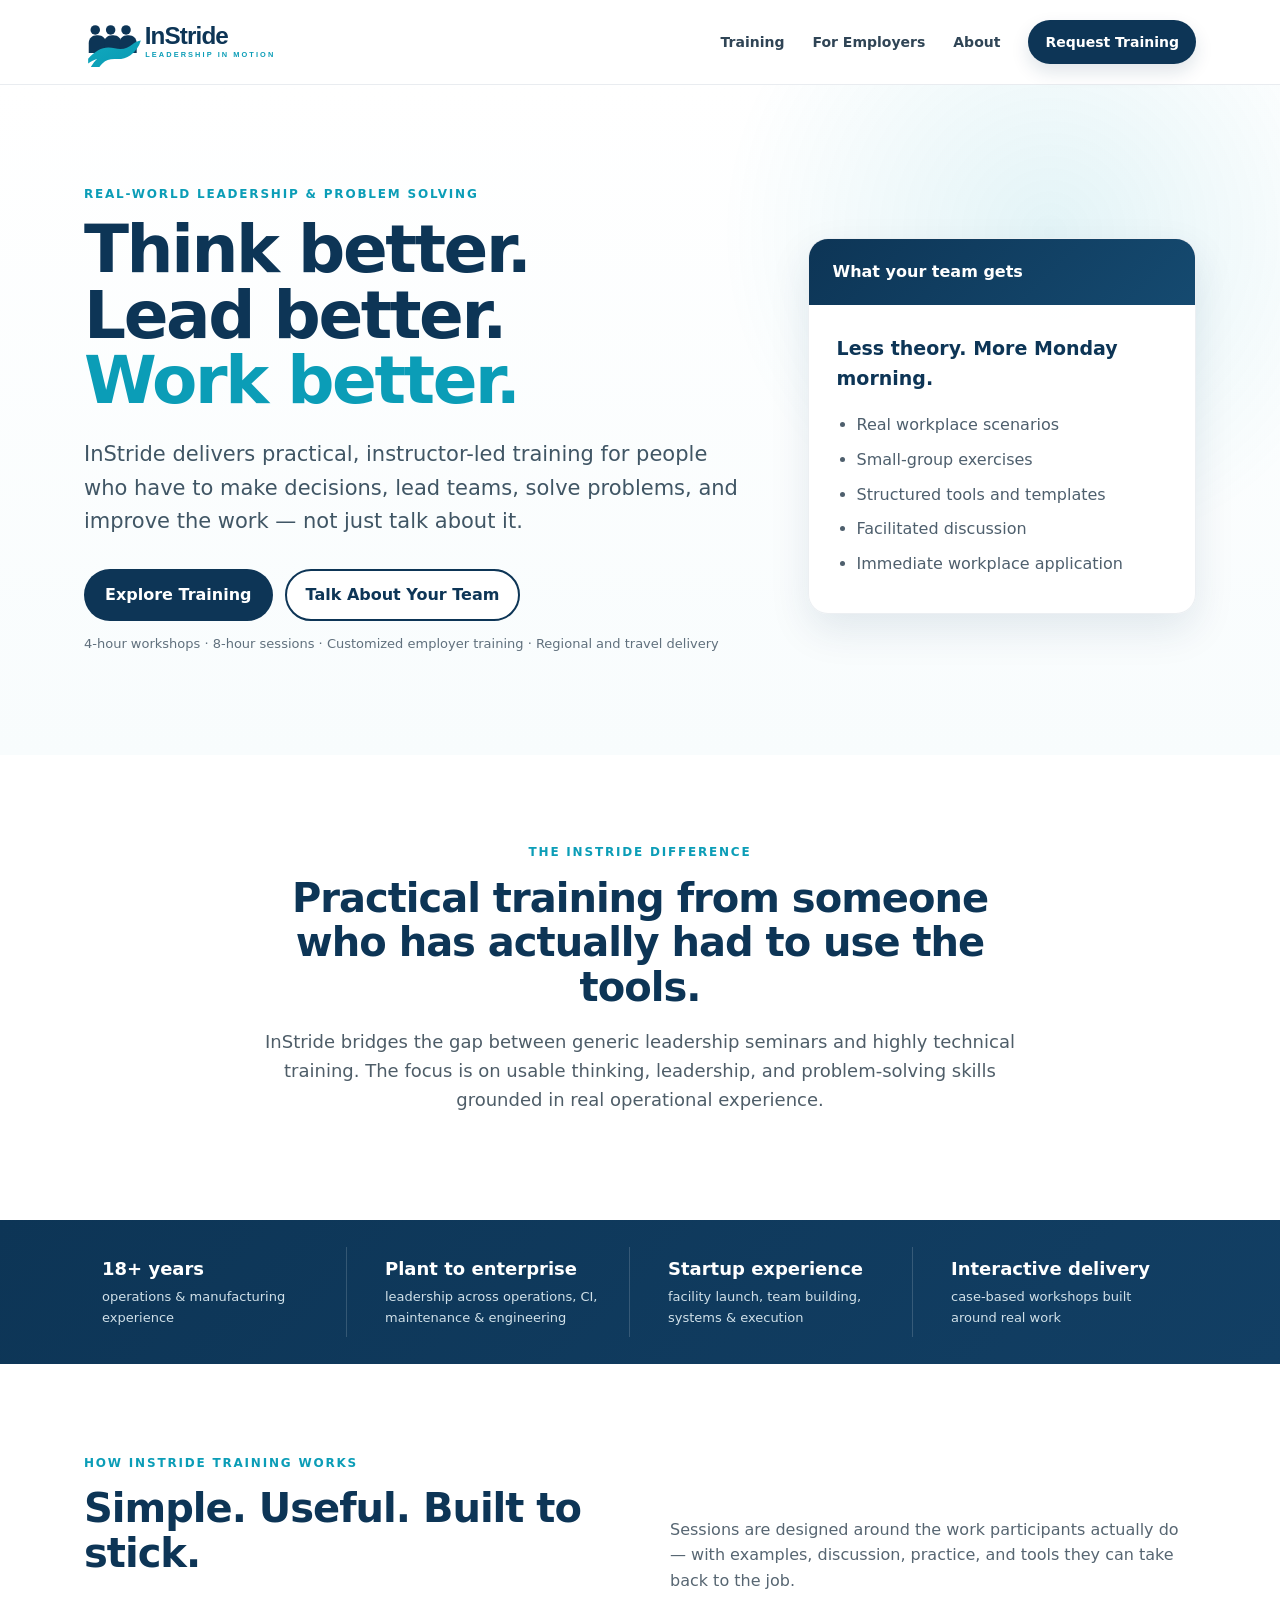
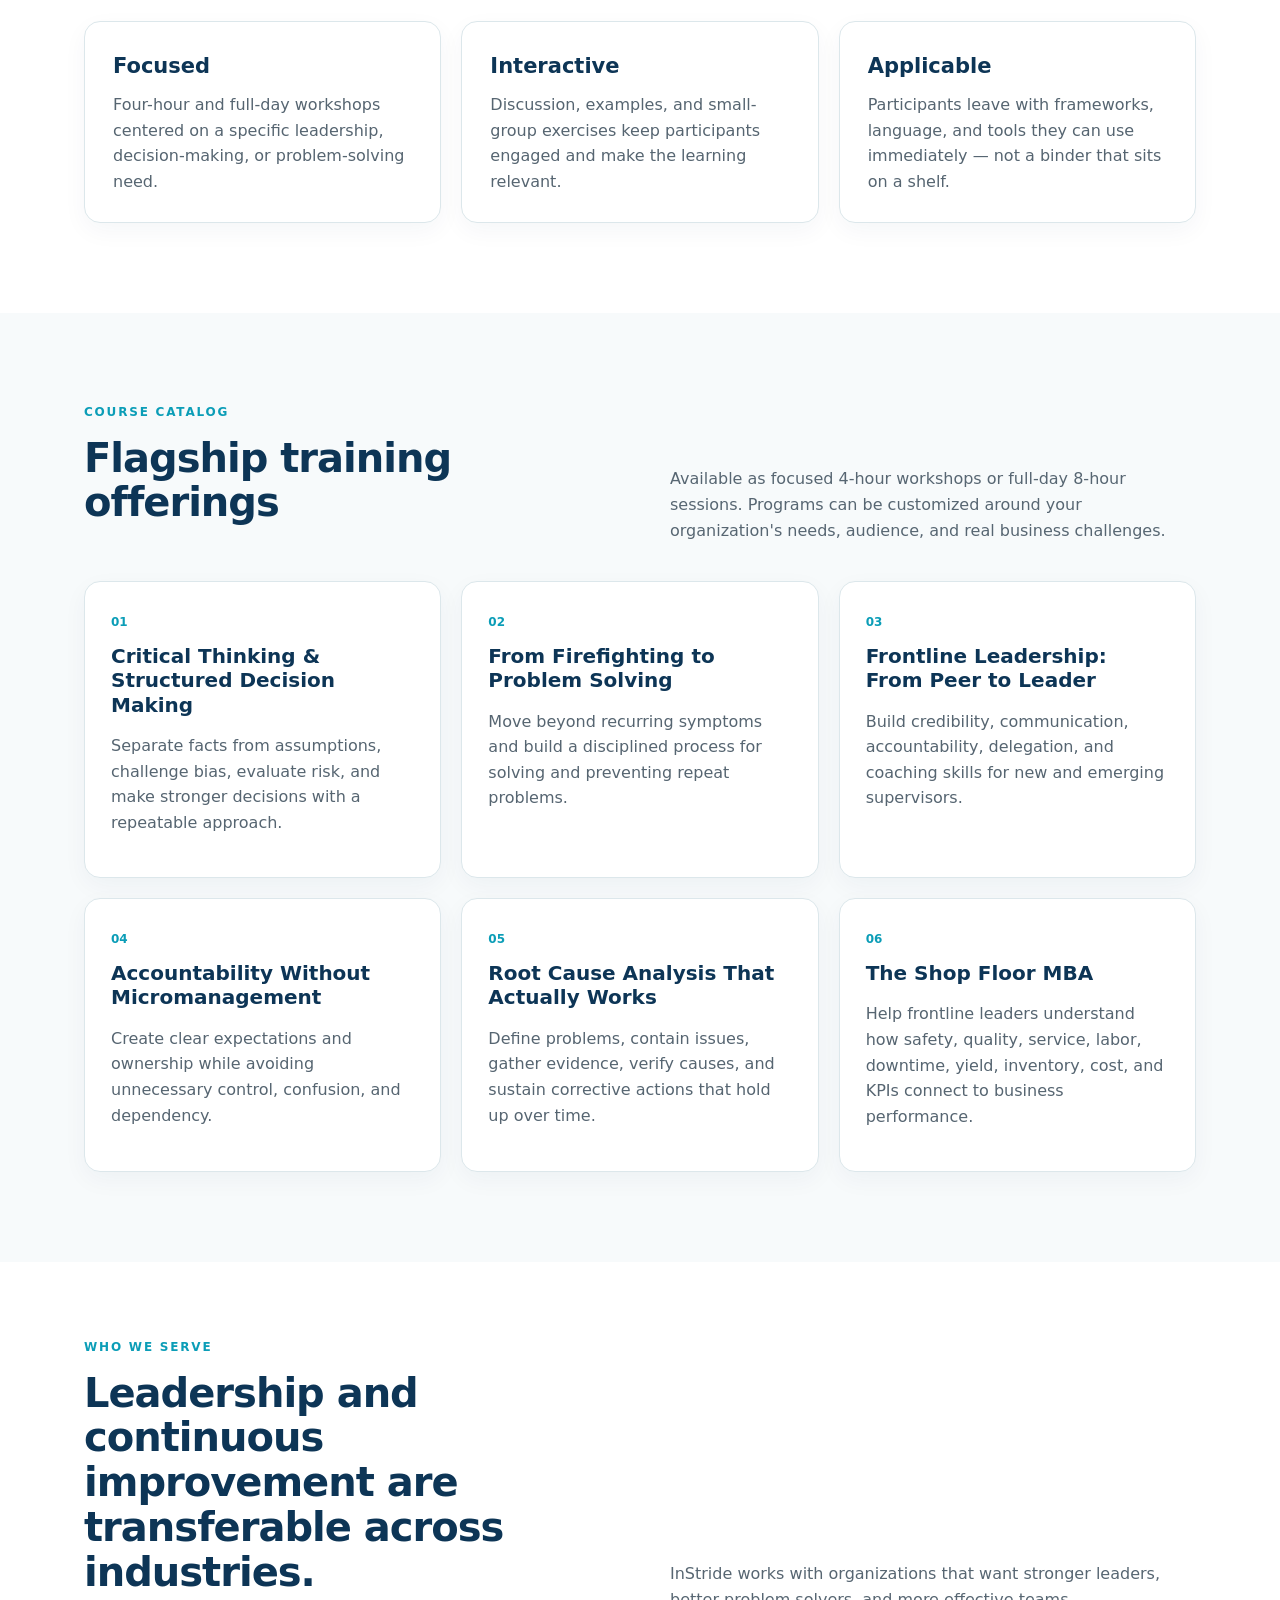
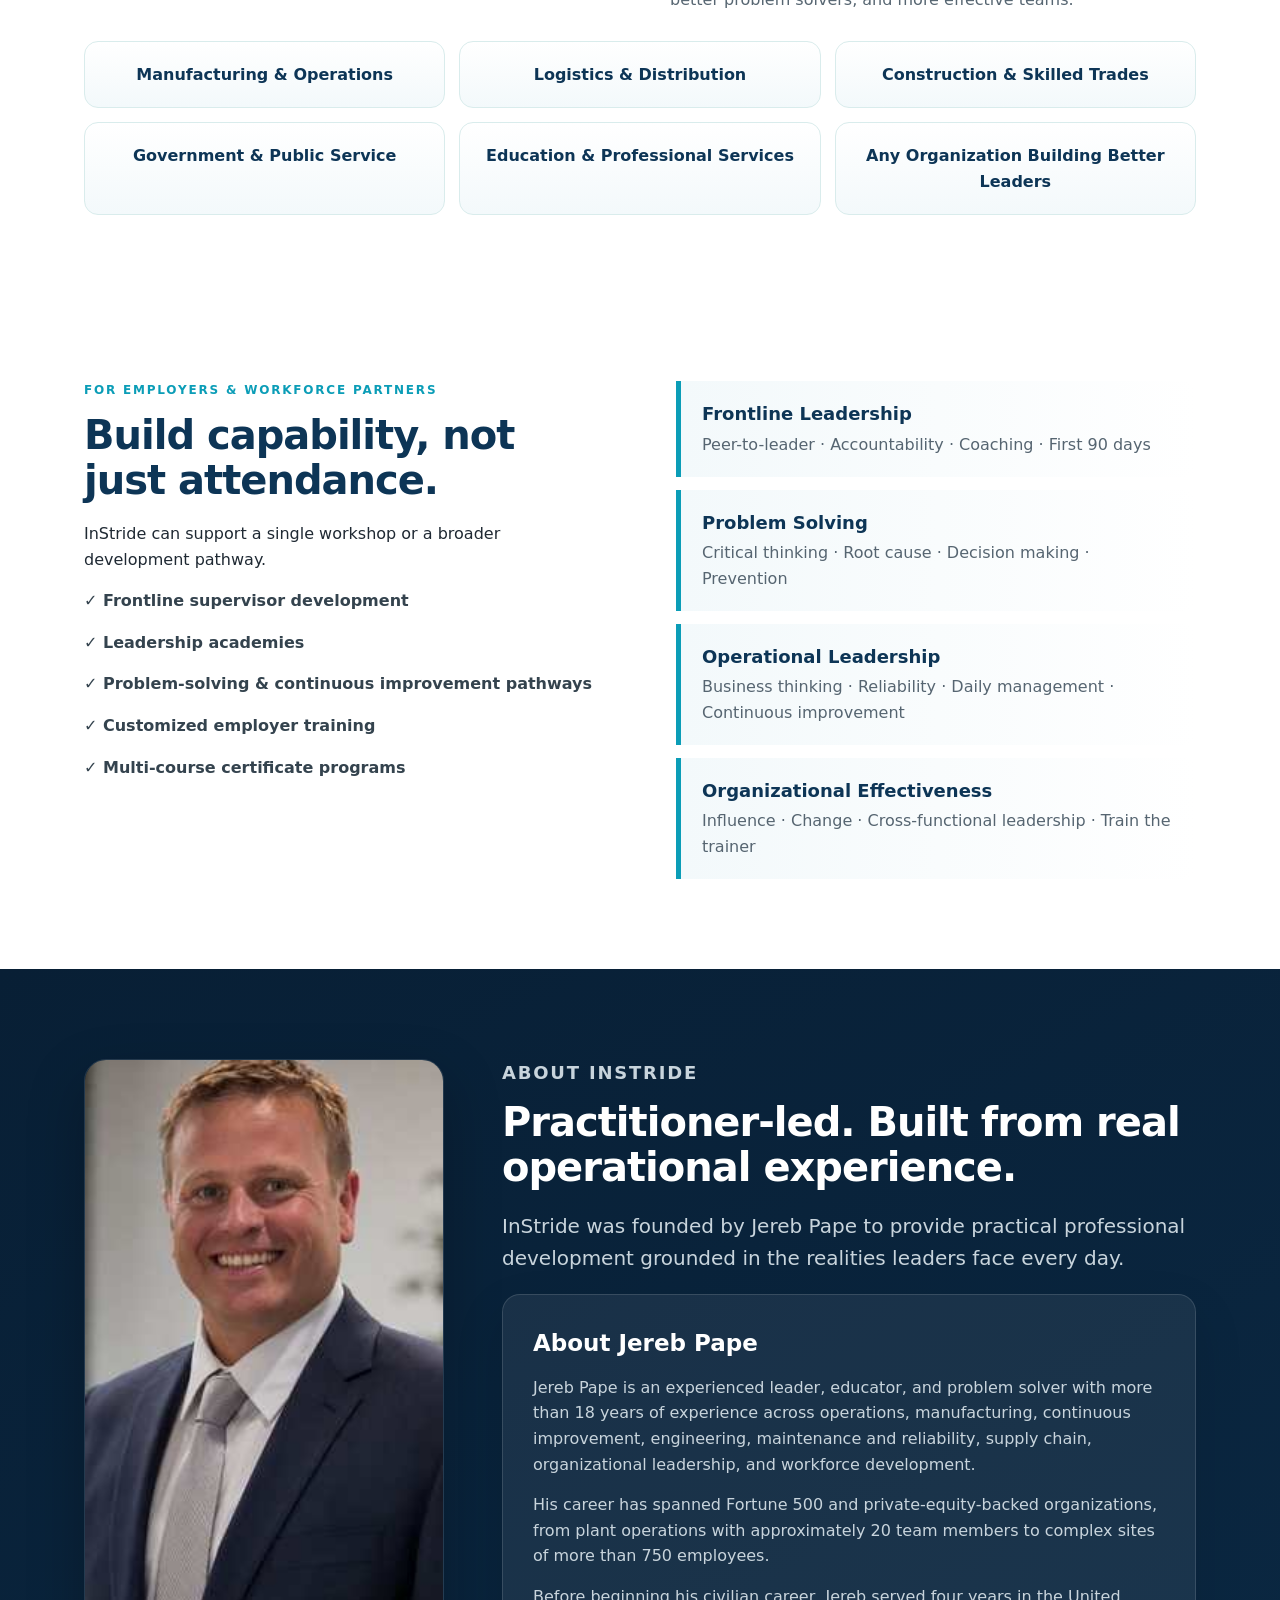
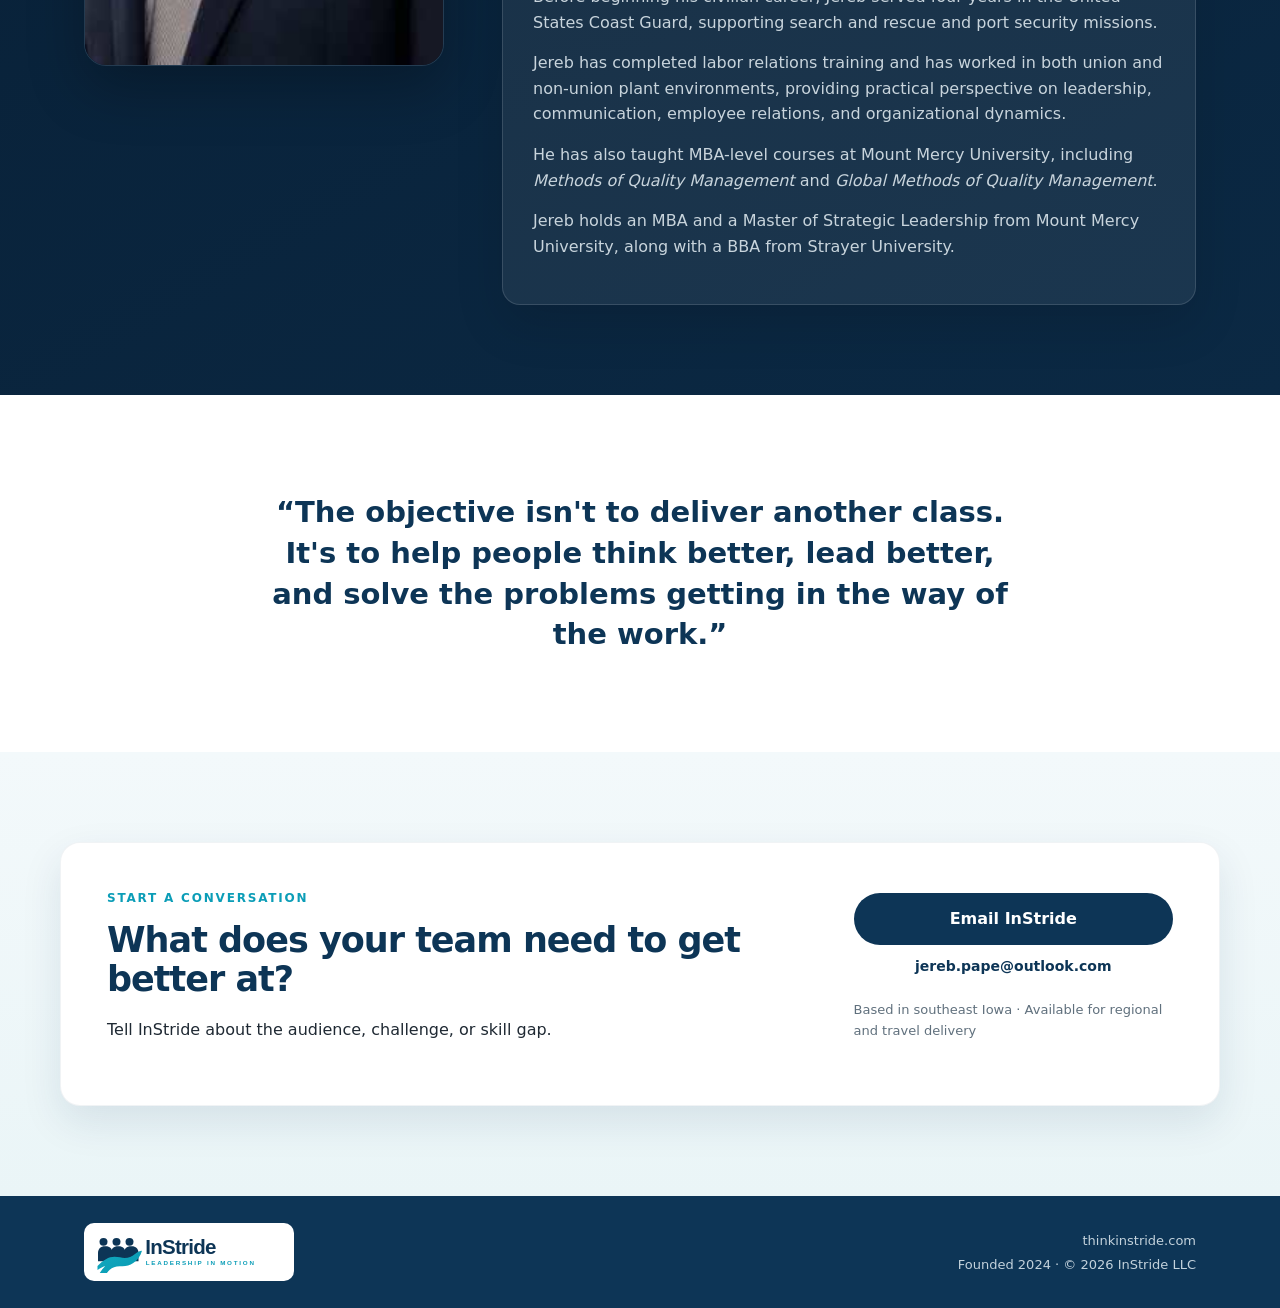
==== index.html @ 35fbadf2 "Embed headshot directly to fix broken image" ====
<!DOCTYPE html>
<html lang="en">
<head>
  <meta charset="UTF-8" />
  <meta name="viewport" content="width=device-width, initial-scale=1.0" />
  <meta name="description" content="InStride delivers practical, real-world leadership, problem-solving and continuous improvement training for employers and workforce partners." />
  <meta name="theme-color" content="#0d3556" />
  <link rel="canonical" href="https://thinkinstride.com/" />
  <title>InStride | Practical Leadership & Problem-Solving Training</title>
  <link rel="stylesheet" href="styles.css" />
</head>
<body>
  <header class="site-header">
    <div class="container nav-wrap">
      <a class="brand brand-logo" href="#top" aria-label="InStride home"><img src="assets/instride-logo.svg" alt="InStride — Leadership in Motion" /></a>
      <button class="menu-btn" aria-label="Open navigation" onclick="document.body.classList.toggle('menu-open')">☰</button>
      <nav>
        <a href="#training">Training</a>
        <a href="#employers">For Employers</a>
        <a href="#about">About</a>
        <a class="nav-cta" href="#contact">Request Training</a>
      </nav>
    </div>
  </header>

  <main id="top">
    <section class="hero">
      <div class="container hero-grid">
        <div>
          <p class="eyebrow">REAL-WORLD LEADERSHIP & PROBLEM SOLVING</p>
          <h1>Think better.<br/>Lead better.<br/><span>Work better.</span></h1>
          <p class="lead">InStride delivers practical, instructor-led training for people who have to make decisions, lead teams, solve problems, and improve the work — not just talk about it.</p>
          <div class="hero-actions">
            <a class="btn primary" href="#training">Explore Training</a>
            <a class="btn secondary" href="#contact">Talk About Your Team</a>
          </div>
          <p class="micro">4-hour workshops · 8-hour sessions · Customized employer training · Regional and travel delivery</p>
        </div>
        <aside class="hero-card">
          <div class="hero-card-top">What your team gets</div>
          <div class="hero-card-body">
            <p><strong>Less theory. More Monday morning.</strong></p>
            <ul>
              <li>Real workplace scenarios</li>
              <li>Small-group exercises</li>
              <li>Structured tools and templates</li>
              <li>Facilitated discussion</li>
              <li>Immediate workplace application</li>
            </ul>
          </div>
        </aside>
      </div>
    </section>

    <section class="intro">
      <div class="container narrow center">
        <p class="eyebrow">THE INSTRIDE DIFFERENCE</p>
        <h2>Practical training from someone who has actually had to use the tools.</h2>
        <p>InStride bridges the gap between generic leadership seminars and highly technical training. The focus is on usable thinking, leadership, and problem-solving skills grounded in real operational experience.</p>
      </div>
    </section>

    <section class="proof-strip" aria-label="InStride experience highlights">
      <div class="container proof-grid">
        <div><strong>18+ years</strong><span>operations & manufacturing experience</span></div>
        <div><strong>Plant to enterprise</strong><span>leadership across operations, CI, maintenance & engineering</span></div>
        <div><strong>Startup experience</strong><span>facility launch, team building, systems & execution</span></div>
        <div><strong>Interactive delivery</strong><span>case-based workshops built around real work</span></div>
      </div>
    </section>

    <section class="section method-section">
      <div class="container">
        <div class="section-heading compact">
          <div><p class="eyebrow">HOW INSTRIDE TRAINING WORKS</p><h2>Simple. Useful. Built to stick.</h2></div>
          <p>Sessions are designed around the work participants actually do — with examples, discussion, practice, and tools they can take back to the job.</p>
        </div>
        <div class="method-grid">
          <article class="method-card"><h3>Focused</h3><p>Four-hour and full-day workshops centered on a specific leadership, decision-making, or problem-solving need.</p></article>
          <article class="method-card"><h3>Interactive</h3><p>Discussion, examples, and small-group exercises keep participants engaged and make the learning relevant.</p></article>
          <article class="method-card"><h3>Applicable</h3><p>Participants leave with frameworks, language, and tools they can use immediately — not a binder that sits on a shelf.</p></article>
        </div>
      </div>
    </section>

    <section id="training" class="section alt">
      <div class="container">
        <div class="section-heading">
          <div><p class="eyebrow">COURSE CATALOG</p><h2>Flagship training offerings</h2></div>
          <p>Available as focused 4-hour workshops or full-day 8-hour sessions. Programs can be customized around your organization's needs, audience, and real business challenges.</p>
        </div>
        <div class="course-grid">
          <article class="course"><span>01</span><h3>Critical Thinking & Structured Decision Making</h3><p>Separate facts from assumptions, challenge bias, evaluate risk, and make stronger decisions with a repeatable approach.</p></article>
          <article class="course"><span>02</span><h3>From Firefighting to Problem Solving</h3><p>Move beyond recurring symptoms and build a disciplined process for solving and preventing repeat problems.</p></article>
          <article class="course"><span>03</span><h3>Frontline Leadership: From Peer to Leader</h3><p>Build credibility, communication, accountability, delegation, and coaching skills for new and emerging supervisors.</p></article>
          <article class="course"><span>04</span><h3>Accountability Without Micromanagement</h3><p>Create clear expectations and ownership while avoiding unnecessary control, confusion, and dependency.</p></article>
          <article class="course"><span>05</span><h3>Root Cause Analysis That Actually Works</h3><p>Define problems, contain issues, gather evidence, verify causes, and sustain corrective actions that hold up over time.</p></article>
          <article class="course"><span>06</span><h3>The Shop Floor MBA</h3><p>Help frontline leaders understand how safety, quality, service, labor, downtime, yield, inventory, cost, and KPIs connect to business performance.</p></article>
        </div>
      </div>
    </section>

    <section class="section who">
      <div class="container">
        <div class="section-heading compact">
          <div><p class="eyebrow">WHO WE SERVE</p><h2>Leadership and continuous improvement are transferable across industries.</h2></div>
          <p>InStride works with organizations that want stronger leaders, better problem solvers, and more effective teams.</p>
        </div>
        <div class="industry-grid"><div>Manufacturing & Operations</div><div>Logistics & Distribution</div><div>Construction & Skilled Trades</div><div>Government & Public Service</div><div>Education & Professional Services</div><div>Any Organization Building Better Leaders</div></div>
      </div>
    </section>

    <section id="employers" class="section">
      <div class="container split">
        <div>
          <p class="eyebrow">FOR EMPLOYERS & WORKFORCE PARTNERS</p>
          <h2>Build capability, not just attendance.</h2>
          <p>InStride can support a single workshop or a broader development pathway.</p>
          <div class="checks"><p>✓ Frontline supervisor development</p><p>✓ Leadership academies</p><p>✓ Problem-solving & continuous improvement pathways</p><p>✓ Customized employer training</p><p>✓ Multi-course certificate programs</p></div>
        </div>
        <div class="pathways"><div><strong>Frontline Leadership</strong><span>Peer-to-leader · Accountability · Coaching · First 90 days</span></div><div><strong>Problem Solving</strong><span>Critical thinking · Root cause · Decision making · Prevention</span></div><div><strong>Operational Leadership</strong><span>Business thinking · Reliability · Daily management · Continuous improvement</span></div><div><strong>Organizational Effectiveness</strong><span>Influence · Change · Cross-functional leadership · Train the trainer</span></div></div>
      </div>
    </section>

    <section id="about" class="section dark">
      <div class="container about-grid">
        <div class="about-photo-wrap">
          <img class="about-photo" src="[data-uri]" alt="Jereb Pape professional headshot" />
        </div>
        <div>
          <p class="eyebrow light">ABOUT INSTRIDE</p>
          <h2>Practitioner-led. Built from real operational experience.</h2>
          <p class="about-lead">InStride was founded by Jereb Pape to provide practical professional development grounded in the realities leaders face every day.</p>
          <div class="bio-card">
            <h3>About Jereb Pape</h3>
            <p>Jereb Pape is an experienced leader, educator, and problem solver with more than 18 years of experience across operations, manufacturing, continuous improvement, engineering, maintenance and reliability, supply chain, organizational leadership, and workforce development.</p>
            <p>His career has spanned Fortune 500 and private-equity-backed organizations, from plant operations with approximately 20 team members to complex sites of more than 750 employees.</p>
            <p>Before beginning his civilian career, Jereb served four years in the United States Coast Guard, supporting search and rescue and port security missions.</p>
            <p>Jereb has completed labor relations training and has worked in both union and non-union plant environments, providing practical perspective on leadership, communication, employee relations, and organizational dynamics.</p>
            <p>He has also taught MBA-level courses at Mount Mercy University, including <em>Methods of Quality Management</em> and <em>Global Methods of Quality Management</em>.</p>
            <p>Jereb holds an MBA and a Master of Strategic Leadership from Mount Mercy University, along with a BBA from Strayer University.</p>
          </div>
        </div>
      </div>
    </section>

    <section class="section quote-section"><div class="container narrow center"><p class="quote">“The objective isn't to deliver another class. It's to help people think better, lead better, and solve the problems getting in the way of the work.”</p></div></section>

    <section id="contact" class="section contact">
      <div class="container contact-card">
        <div><p class="eyebrow">START A CONVERSATION</p><h2>What does your team need to get better at?</h2><p>Tell InStride about the audience, challenge, or skill gap.</p></div>
        <div class="contact-actions"><a class="btn primary wide" href="mailto:jereb.pape@outlook.com?subject=InStride%20Training%20Inquiry">Email InStride</a><p class="contact-email">jereb.pape@outlook.com</p><p class="micro">Based in southeast Iowa · Available for regional and travel delivery</p></div>
      </div>
    </section>
  </main>

  <footer><div class="container footer-wrap"><a class="footer-logo" href="#top" aria-label="Back to top"><img src="assets/instride-logo.svg" alt="InStride — Leadership in Motion" /></a><div><span>thinkinstride.com</span><span>Founded 2024 · © 2026 InStride LLC</span></div></div></footer>
</body>
</html>
---- styles.css ----
:root{--navy:#0d3556;--navy2:#081f35;--teal:#0b9db7;--teal2:#17a9bf;--light:#f3f9fb;--text:#1f2933;--muted:#60707d;--white:#fff;--line:#dce7eb;--max:1160px;--shadow:0 16px 40px rgba(13,53,86,.10)}*{box-sizing:border-box}html{scroll-behavior:smooth}body{margin:0;font-family:Inter,ui-sans-serif,system-ui,-apple-system,BlinkMacSystemFont,"Segoe UI",sans-serif;color:var(--text);background:#fff;line-height:1.6}a{color:inherit}.container{max-width:var(--max);margin:auto;padding:0 24px}.narrow{max-width:820px}.center{text-align:center}.site-header{position:sticky;top:0;z-index:20;background:rgba(255,255,255,.95);border-bottom:1px solid rgba(13,53,86,.09);backdrop-filter:blur(14px)}.nav-wrap{min-height:84px;display:flex;align-items:center;justify-content:space-between;gap:30px}.brand-logo{display:flex;align-items:center;text-decoration:none}.brand-logo img{width:225px;height:auto;display:block}nav{display:flex;align-items:center;gap:28px}nav a{text-decoration:none;font-weight:700;font-size:14px;color:#304556}nav a:hover{color:var(--teal)}.nav-cta{background:var(--navy);color:#fff!important;padding:11px 17px;border-radius:999px;box-shadow:0 8px 18px rgba(13,53,86,.13)}.menu-btn{display:none;border:0;background:none;font-size:24px;color:var(--navy)}.hero{padding:100px 0 88px;background:radial-gradient(circle at 82% 22%,rgba(11,157,183,.11),transparent 28%),linear-gradient(180deg,#fff 0%,#f8fcfd 100%)}.hero-grid{display:grid;grid-template-columns:1.35fr .8fr;gap:68px;align-items:center}.eyebrow{font-size:12px;font-weight:850;letter-spacing:1.8px;color:var(--teal);margin:0 0 13px}.hero h1{font-size:66px;line-height:.99;margin:0 0 25px;color:var(--navy);letter-spacing:-2.4px}.hero h1 span{color:var(--teal)}.lead{font-size:21px;max-width:730px;color:#405665}.hero-actions{display:flex;gap:12px;margin:30px 0 13px}.btn{display:inline-block;text-decoration:none;font-weight:800;padding:13px 21px;border-radius:999px;transition:transform .15s ease,box-shadow .15s ease,background .15s ease}.btn:hover{transform:translateY(-1px);box-shadow:0 10px 22px rgba(13,53,86,.14)}.primary{background:var(--navy);color:#fff}.primary:hover{background:#123f64}.secondary{border:2px solid var(--navy);color:var(--navy);padding:11px 19px;background:#fff}.wide{text-align:center;width:100%}.micro{font-size:13px;color:var(--muted)}.hero-card{background:rgba(255,255,255,.96);border:1px solid rgba(13,53,86,.08);border-radius:20px;box-shadow:var(--shadow);overflow:hidden}.hero-card-top{background:linear-gradient(135deg,var(--navy),#154a70);color:#fff;font-weight:850;padding:20px 24px}.hero-card-body{padding:28px}.hero-card-body p{font-size:19px;margin-top:0;color:var(--navy)}.hero-card ul{padding-left:20px;margin-bottom:0}.hero-card li{margin:9px 0;color:#4e5f6d}.intro{padding:88px 0}.intro h2,.section h2{font-size:40px;line-height:1.12;color:var(--navy);margin:0 0 18px;letter-spacing:-1px}.intro p:last-child{font-size:18px;color:#4e5d68}.proof-strip{background:linear-gradient(135deg,var(--navy),#123f64);color:#fff;padding:27px 0}.proof-grid{display:grid;grid-template-columns:repeat(4,1fr);gap:20px}.proof-grid div{padding:8px 18px;border-right:1px solid rgba(255,255,255,.16)}.proof-grid div:last-child{border-right:0}.proof-grid strong{display:block;font-size:18px}.proof-grid span{display:block;color:#d0e0e8;font-size:13px;margin-top:3px}.section{padding:90px 0}.alt{background:#f7fafb}.section-heading{display:grid;grid-template-columns:1fr 1fr;gap:60px;align-items:end;margin-bottom:38px}.section-heading.compact{margin-bottom:28px}.section-heading p:last-child{color:#576672;margin:0}.method-section{background:#fff}.method-grid{display:grid;grid-template-columns:repeat(3,1fr);gap:20px}.method-card{border:1px solid var(--line);border-radius:16px;padding:28px;background:#fff;box-shadow:0 8px 24px rgba(13,53,86,.045)}.method-card h3{font-size:21px;color:var(--navy);margin:0 0 8px}.method-card p{margin:0;color:#566571}.course-grid{display:grid;grid-template-columns:repeat(3,1fr);gap:20px}.course{background:#fff;border:1px solid var(--line);border-radius:16px;padding:26px;min-height:250px;box-shadow:0 8px 24px rgba(13,53,86,.045);transition:transform .17s ease,box-shadow .17s ease,border-color .17s ease}.course:hover{transform:translateY(-3px);box-shadow:0 14px 30px rgba(13,53,86,.085);border-color:#cae2e7}.course span{font-weight:850;color:var(--teal);font-size:12px}.course h3{font-size:20px;line-height:1.22;color:var(--navy);margin:10px 0 12px}.course p{color:#566571}.who{padding-top:76px;padding-bottom:76px}.industry-grid{display:grid;grid-template-columns:repeat(3,1fr);gap:14px}.industry-grid div{background:linear-gradient(180deg,#fff,var(--light));border:1px solid #d9ecec;color:var(--navy);font-weight:800;padding:20px;border-radius:14px;text-align:center}.split{display:grid;grid-template-columns:1fr 1fr;gap:72px;align-items:start}.checks p{font-weight:750;color:#34434e}.pathways{display:grid;gap:13px}.pathways div{border-left:5px solid var(--teal);background:linear-gradient(90deg,var(--light),#fff);padding:19px 21px;border-radius:0 12px 12px 0}.pathways strong{display:block;color:var(--navy);font-size:18px}.pathways span{display:block;color:#566571;margin-top:3px}.dark{background:linear-gradient(150deg,var(--navy2),#0b2944);color:#eaf2f6}.dark h2{color:#fff}.dark p{color:#c8d4dc;font-size:18px}.light{color:#70d4d0}.about-grid{display:grid;grid-template-columns:360px 1fr;gap:58px;align-items:start}.about-photo-wrap{position:sticky;top:112px}.about-photo{display:block;width:100%;height:auto;border-radius:22px;border:1px solid rgba(255,255,255,.11);box-shadow:0 22px 55px rgba(0,0,0,.25)}.about-lead{font-size:20px!important}.bio-card{background:rgba(255,255,255,.065);border:1px solid rgba(255,255,255,.13);border-radius:18px;padding:30px;box-shadow:0 20px 50px rgba(0,0,0,.12)}.bio-card h3{margin:0 0 13px;color:#fff;font-size:23px}.bio-card p{font-size:16px;margin:0 0 15px}.quote-section{padding:68px 0}.quote{font-size:29px;line-height:1.4;color:var(--navy);font-weight:750}.contact{background:linear-gradient(180deg,var(--light),#eaf5f7)}.contact-card{background:#fff;border-radius:20px;padding:46px;display:grid;grid-template-columns:1.5fr .7fr;gap:62px;align-items:center;box-shadow:var(--shadow);border:1px solid rgba(13,53,86,.06)}.contact h2{font-size:35px}.contact-actions{display:flex;flex-direction:column;gap:7px}.contact-email{font-weight:800;color:var(--navy);font-size:14px;text-align:center;margin:3px 0}footer{background:var(--navy);color:#fff;padding:27px 0}.footer-wrap{display:flex;justify-content:space-between;gap:30px;align-items:center;font-size:13px}.footer-logo{display:block;background:#fff;border-radius:10px;padding:8px 10px}.footer-logo img{display:block;width:190px;height:auto}.footer-wrap span{display:block;color:#c3d2dc;margin-top:3px}.footer-wrap>div:last-child{text-align:right}@media(max-width:900px){.proof-grid{grid-template-columns:repeat(2,1fr)}.proof-grid div:nth-child(2){border-right:0}.industry-grid,.method-grid{grid-template-columns:repeat(2,1fr)}.brand-logo img{width:200px}.about-grid{grid-template-columns:300px 1fr;gap:38px}}@media(max-width:800px){nav{display:none}.menu-btn{display:block}.menu-open nav{display:flex;position:absolute;top:84px;left:0;right:0;background:#fff;flex-direction:column;align-items:stretch;padding:22px 24px;border-bottom:1px solid var(--line);box-shadow:0 14px 26px rgba(13,53,86,.08)}.hero{padding:64px 0}.hero-grid,.split,.section-heading,.contact-card,.about-grid{grid-template-columns:1fr}.hero h1{font-size:47px}.course-grid,.method-grid{grid-template-columns:1fr}.section-heading{gap:8px}.split,.about-grid{gap:38px}.about-photo-wrap{position:static;max-width:360px}.contact-card{gap:22px;padding:30px}.footer-wrap{flex-direction:column;align-items:flex-start}.footer-wrap>div:last-child{text-align:left}.hero-actions{flex-direction:column;align-items:flex-start}.secondary{margin-top:2px}.proof-grid{grid-template-columns:1fr}.proof-grid div{border-right:0;border-bottom:1px solid rgba(255,255,255,.14);padding:10px 0}.proof-grid div:last-child{border-bottom:0}.industry-grid{grid-template-columns:1fr}.brand-logo img{width:180px}.footer-logo img{width:175px}}
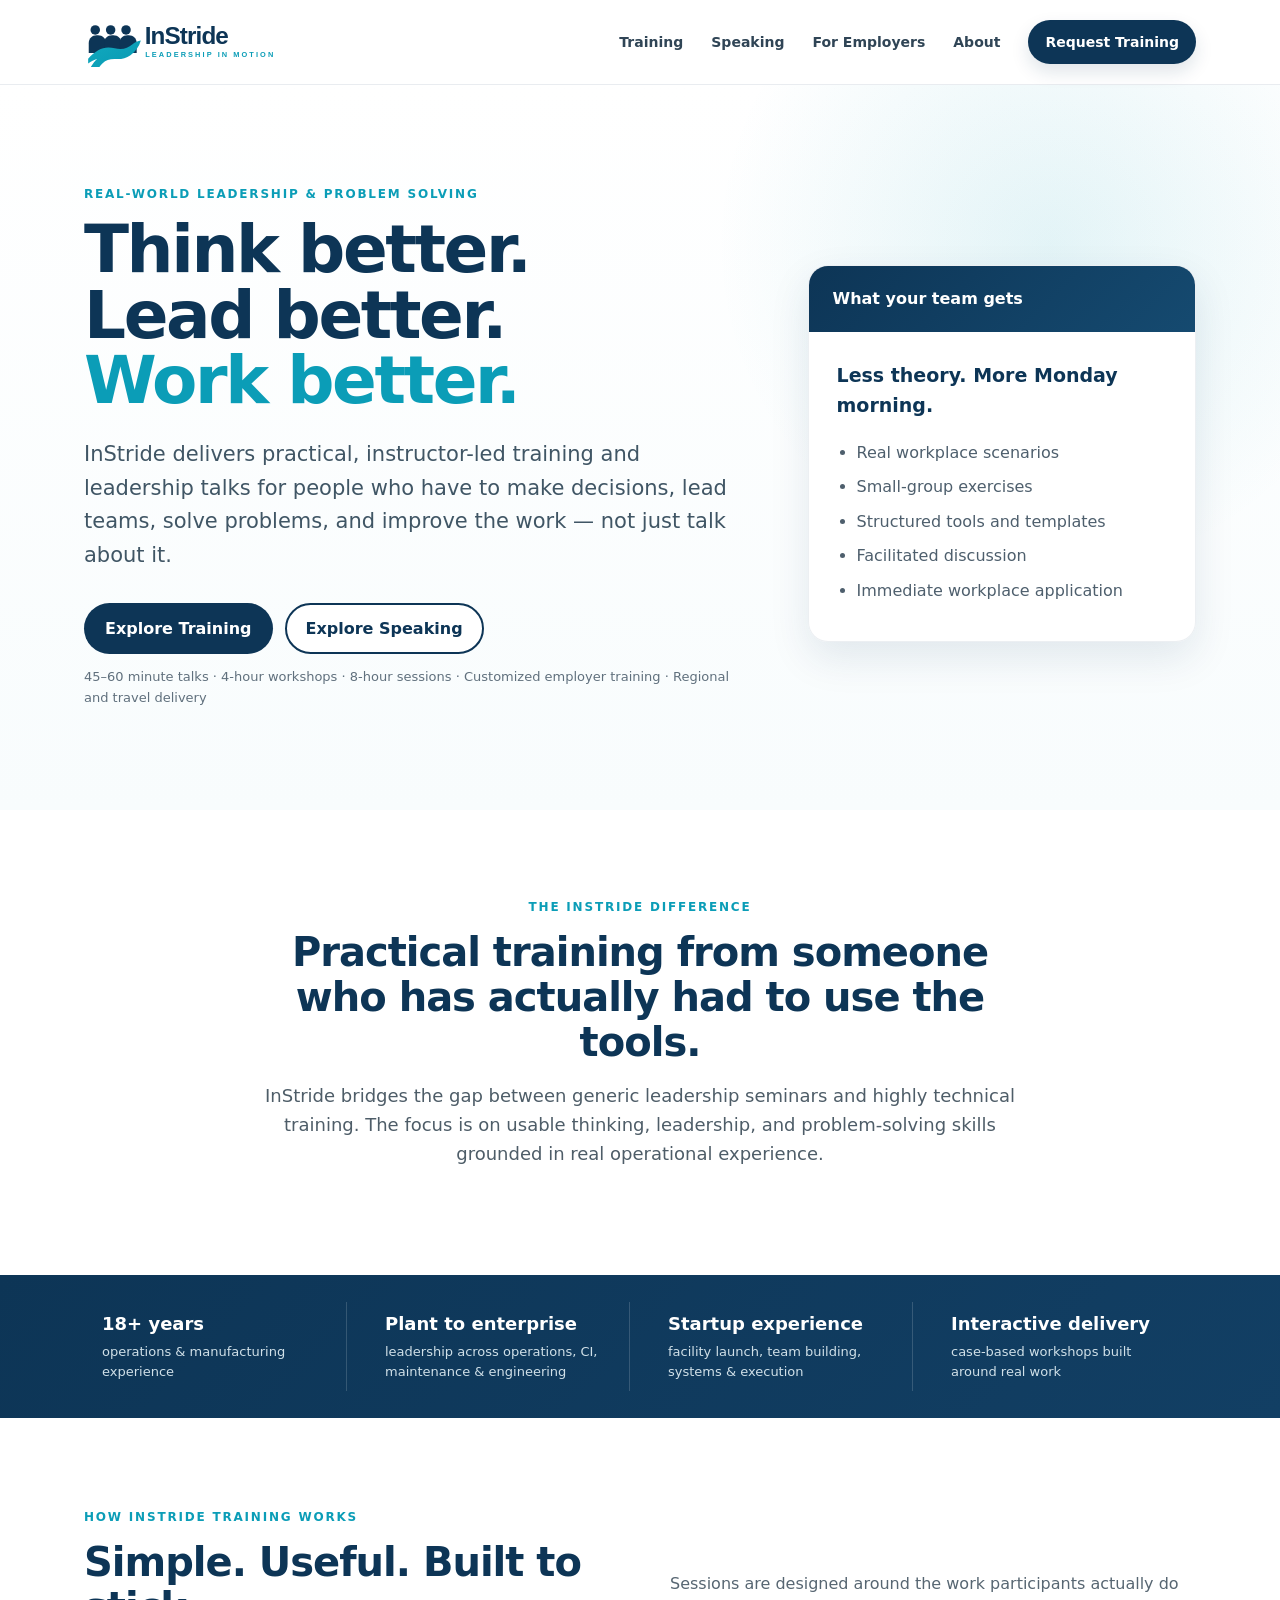
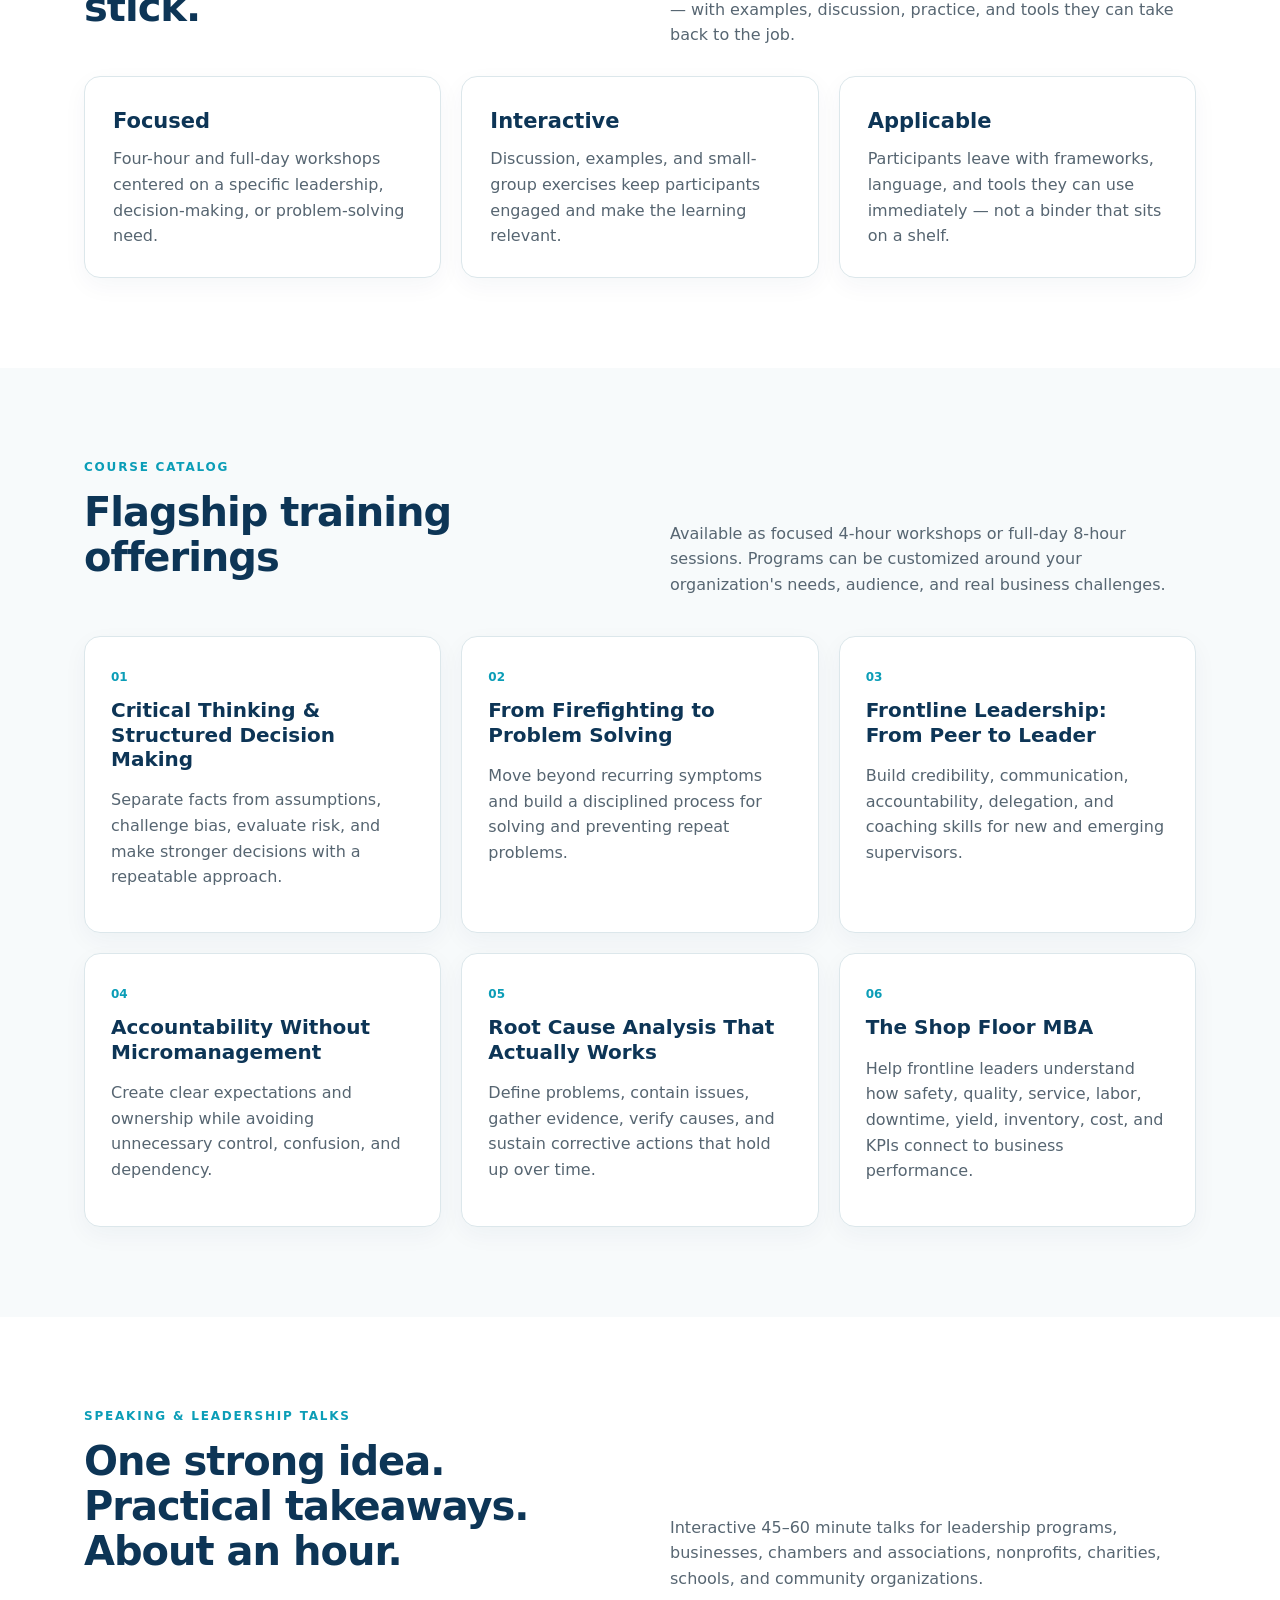
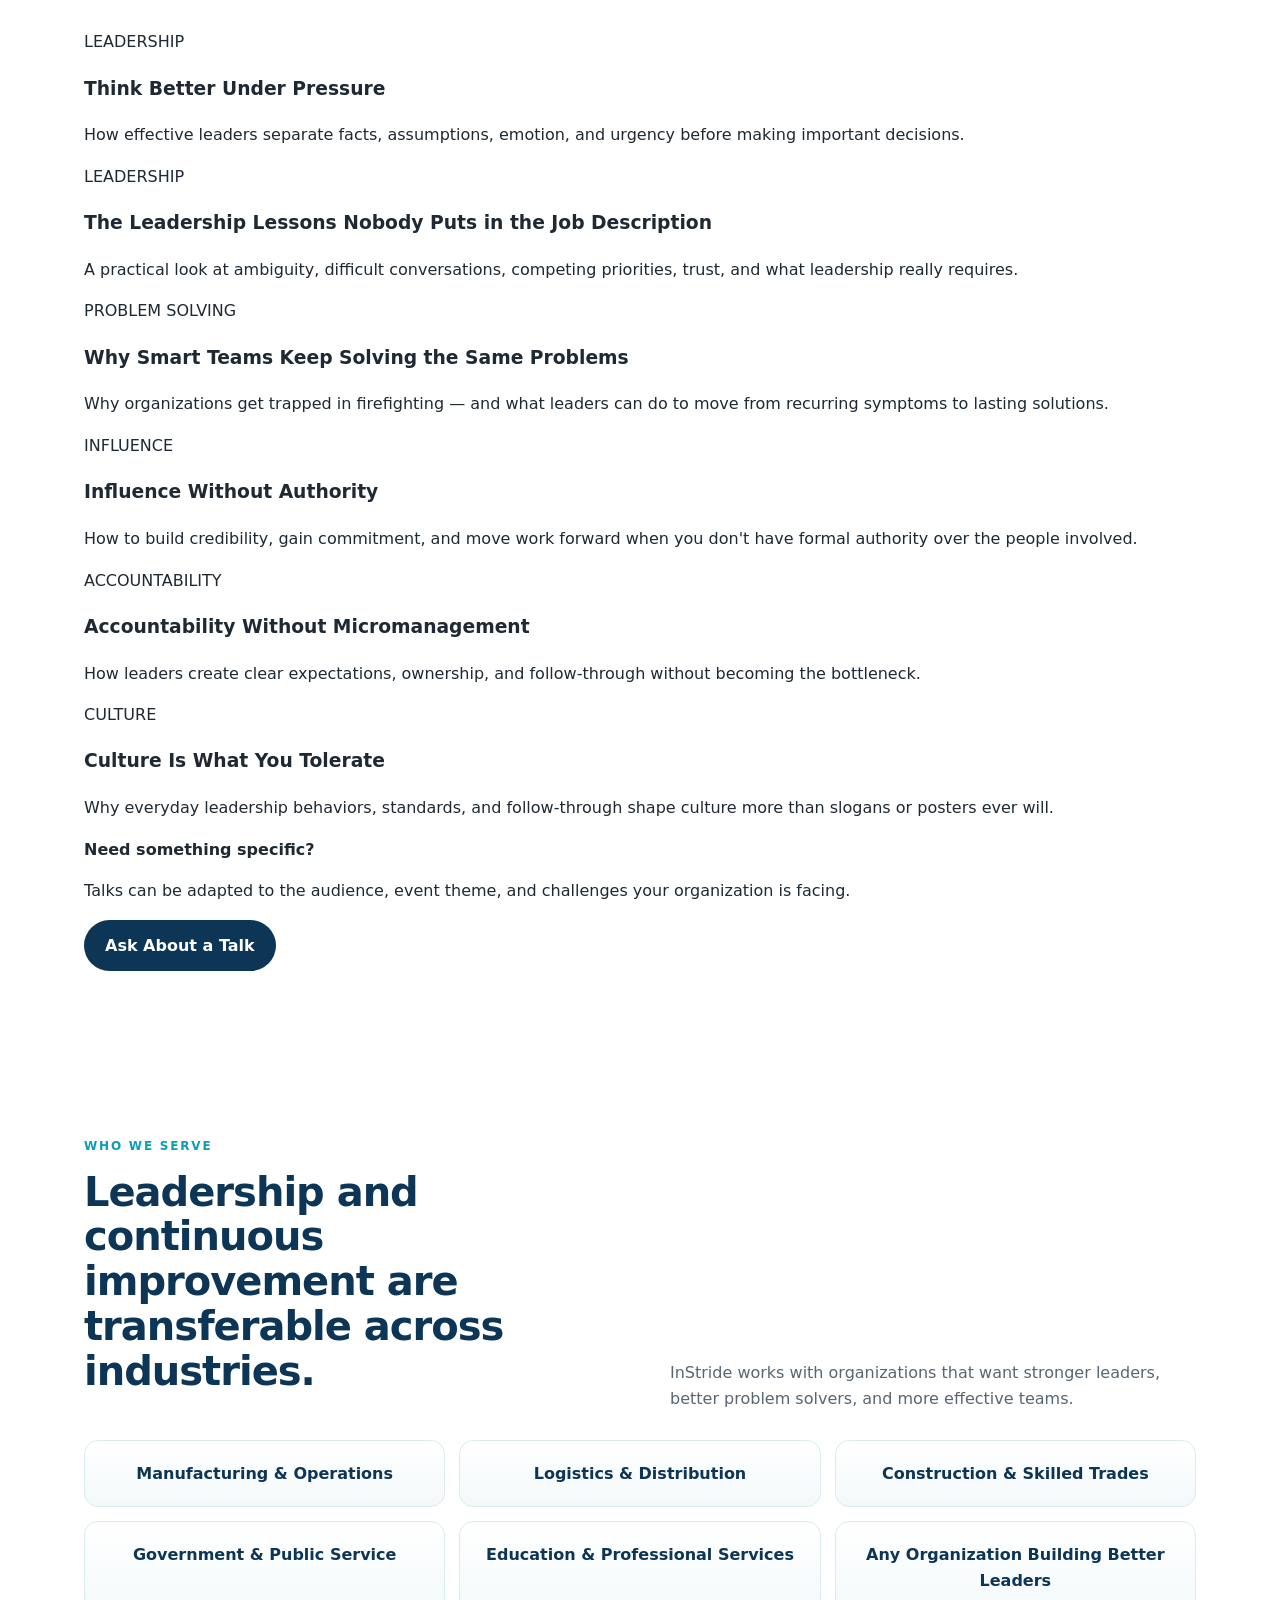
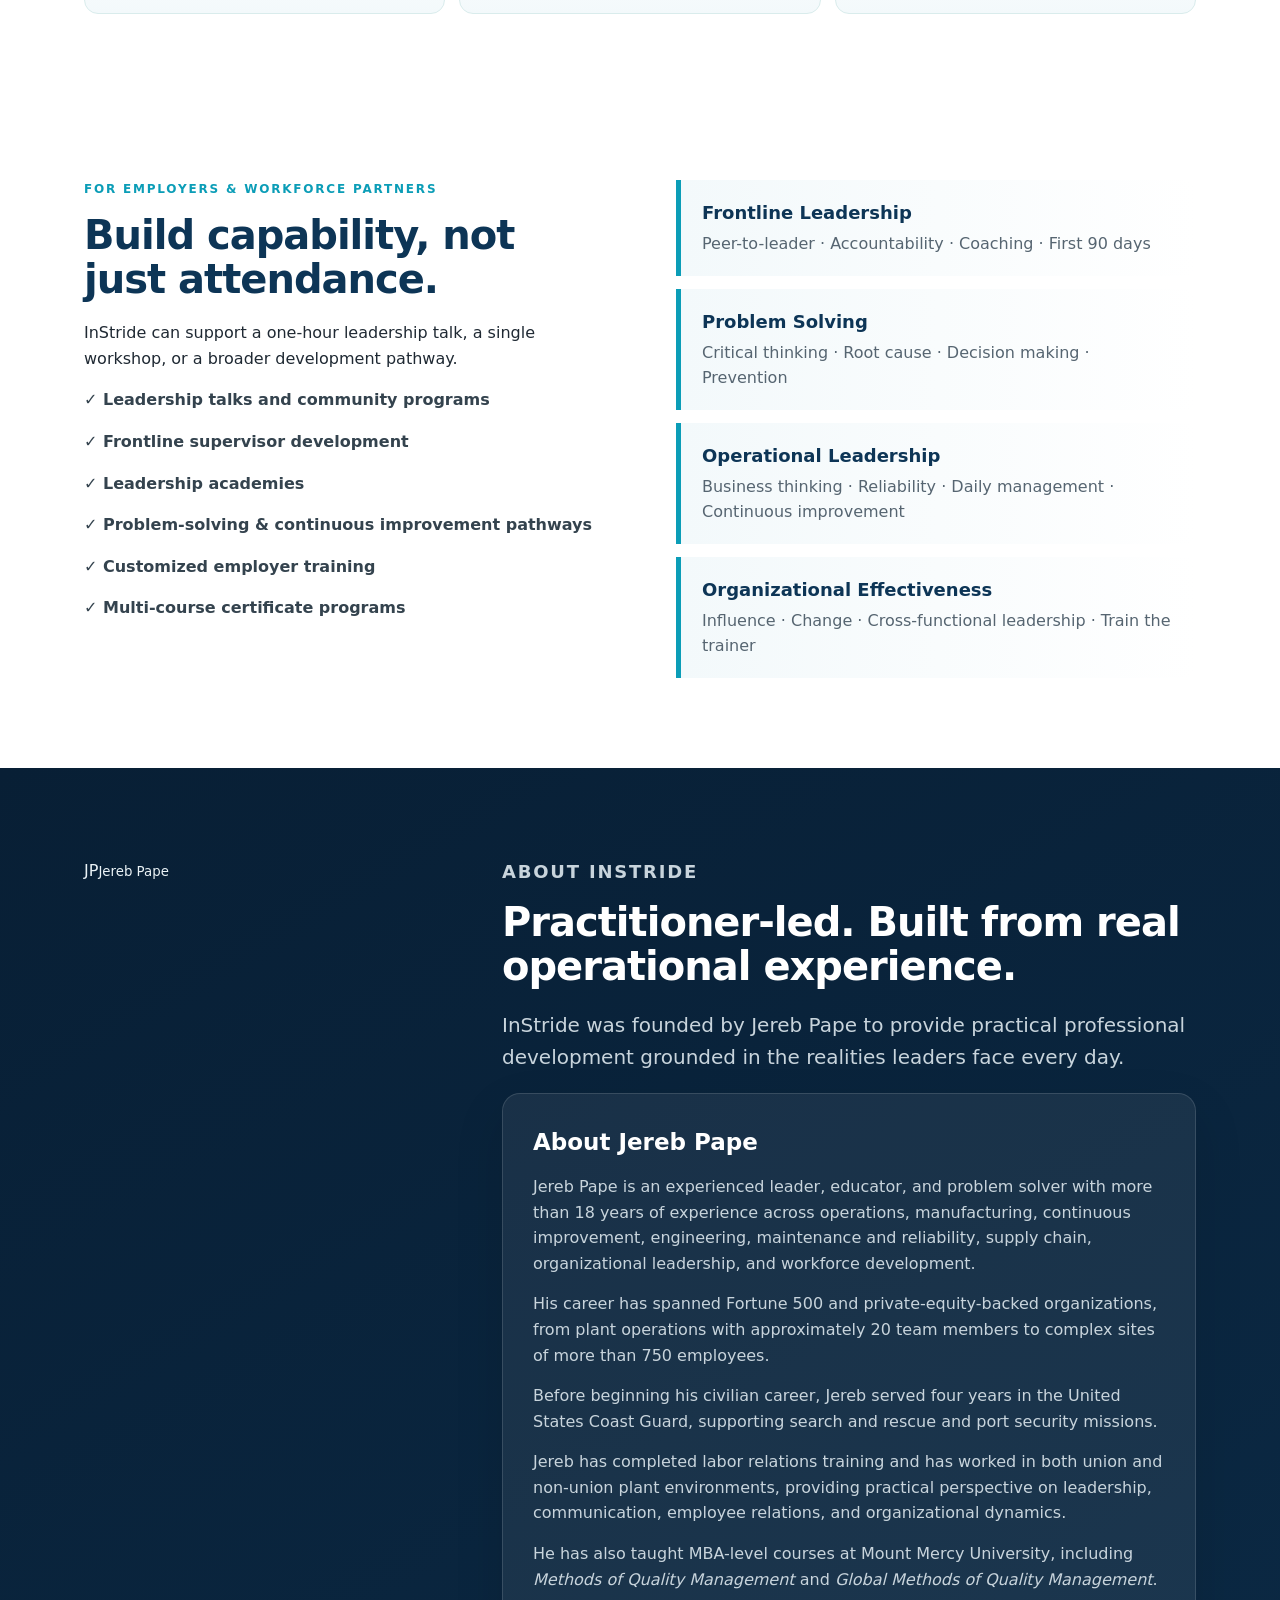
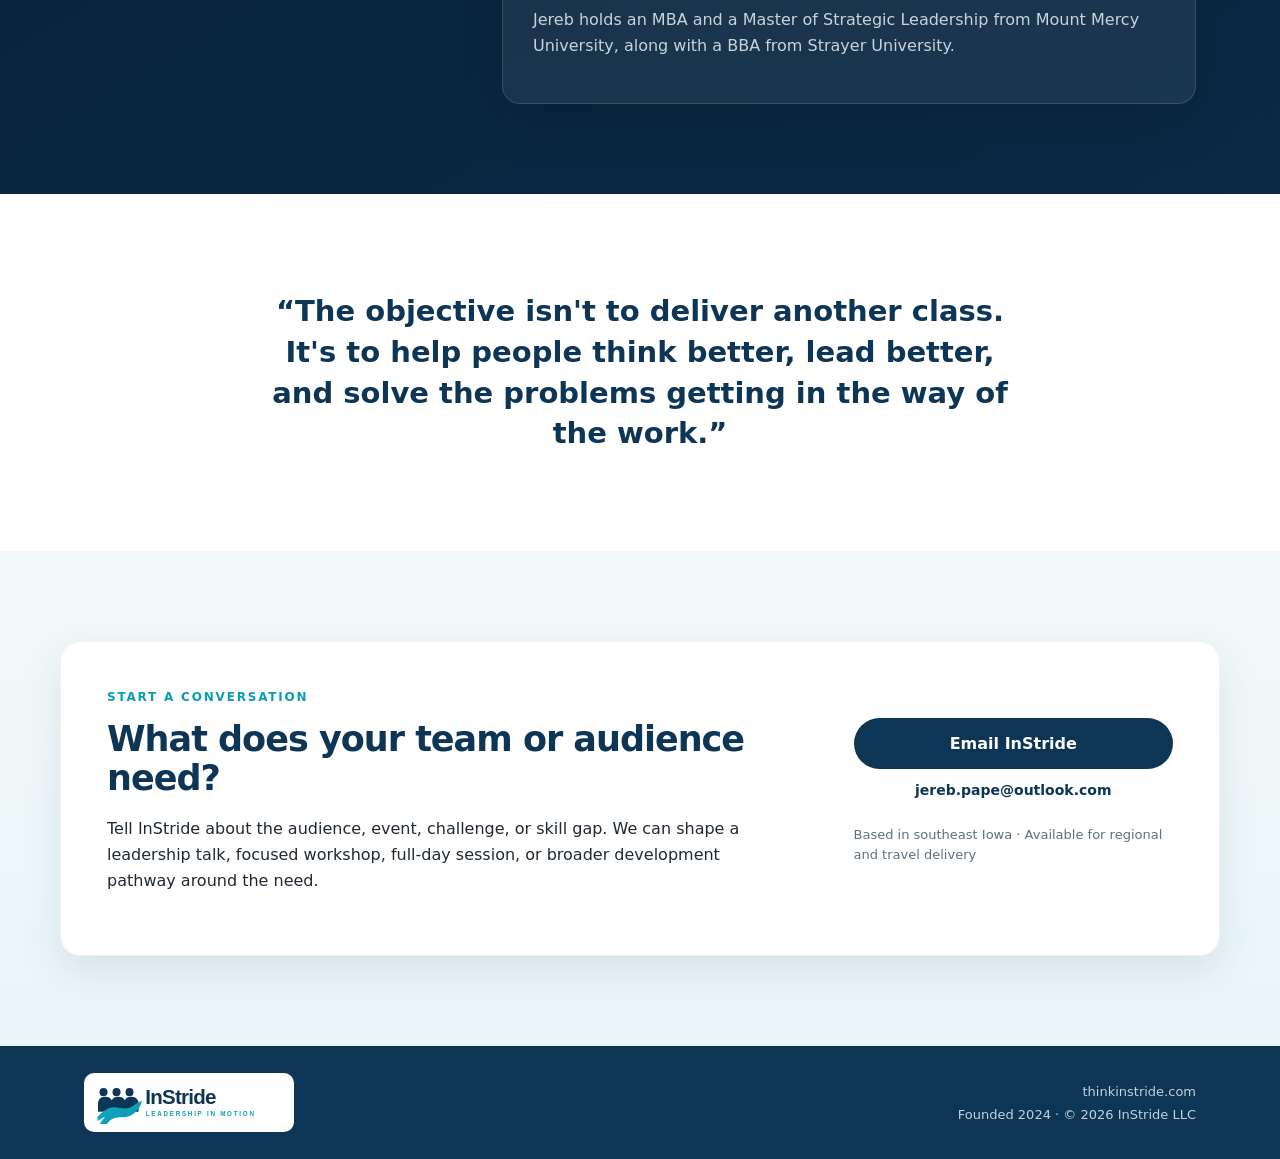
==== commit bf6a32a2: "Add speaking and leadership talks section" ====
--- a/index.html
+++ b/index.html
@@ -3,10 +3,10 @@
 <head>
   <meta charset="UTF-8" />
   <meta name="viewport" content="width=device-width, initial-scale=1.0" />
-  <meta name="description" content="InStride delivers practical, real-world leadership, problem-solving and continuous improvement training for employers and workforce partners." />
+  <meta name="description" content="InStride delivers practical, real-world leadership, problem-solving and continuous improvement training, workshops, and leadership talks for employers and community organizations." />
   <meta name="theme-color" content="#0d3556" />
   <link rel="canonical" href="https://thinkinstride.com/" />
-  <title>InStride | Practical Leadership & Problem-Solving Training</title>
+  <title>InStride | Leadership Training, Problem Solving & Speaking</title>
   <link rel="stylesheet" href="styles.css" />
 </head>
 <body>
@@ -16,6 +16,7 @@
       <button class="menu-btn" aria-label="Open navigation" onclick="document.body.classList.toggle('menu-open')">☰</button>
       <nav>
         <a href="#training">Training</a>
+        <a href="#speaking">Speaking</a>
         <a href="#employers">For Employers</a>
         <a href="#about">About</a>
         <a class="nav-cta" href="#contact">Request Training</a>
@@ -29,12 +30,12 @@
         <div>
           <p class="eyebrow">REAL-WORLD LEADERSHIP & PROBLEM SOLVING</p>
           <h1>Think better.<br/>Lead better.<br/><span>Work better.</span></h1>
-          <p class="lead">InStride delivers practical, instructor-led training for people who have to make decisions, lead teams, solve problems, and improve the work — not just talk about it.</p>
+          <p class="lead">InStride delivers practical, instructor-led training and leadership talks for people who have to make decisions, lead teams, solve problems, and improve the work — not just talk about it.</p>
           <div class="hero-actions">
             <a class="btn primary" href="#training">Explore Training</a>
-            <a class="btn secondary" href="#contact">Talk About Your Team</a>
+            <a class="btn secondary" href="#speaking">Explore Speaking</a>
           </div>
-          <p class="micro">4-hour workshops · 8-hour sessions · Customized employer training · Regional and travel delivery</p>
+          <p class="micro">45–60 minute talks · 4-hour workshops · 8-hour sessions · Customized employer training · Regional and travel delivery</p>
         </div>
         <aside class="hero-card">
           <div class="hero-card-top">What your team gets</div>
@@ -100,6 +101,27 @@
       </div>
     </section>
 
+    <section id="speaking" class="section speaking-section">
+      <div class="container">
+        <div class="section-heading">
+          <div><p class="eyebrow">SPEAKING & LEADERSHIP TALKS</p><h2>One strong idea. Practical takeaways. About an hour.</h2></div>
+          <p>Interactive 45–60 minute talks for leadership programs, businesses, chambers and associations, nonprofits, charities, schools, and community organizations.</p>
+        </div>
+        <div class="talk-grid">
+          <article class="talk-card"><span>LEADERSHIP</span><h3>Think Better Under Pressure</h3><p>How effective leaders separate facts, assumptions, emotion, and urgency before making important decisions.</p></article>
+          <article class="talk-card"><span>LEADERSHIP</span><h3>The Leadership Lessons Nobody Puts in the Job Description</h3><p>A practical look at ambiguity, difficult conversations, competing priorities, trust, and what leadership really requires.</p></article>
+          <article class="talk-card"><span>PROBLEM SOLVING</span><h3>Why Smart Teams Keep Solving the Same Problems</h3><p>Why organizations get trapped in firefighting — and what leaders can do to move from recurring symptoms to lasting solutions.</p></article>
+          <article class="talk-card"><span>INFLUENCE</span><h3>Influence Without Authority</h3><p>How to build credibility, gain commitment, and move work forward when you don't have formal authority over the people involved.</p></article>
+          <article class="talk-card"><span>ACCOUNTABILITY</span><h3>Accountability Without Micromanagement</h3><p>How leaders create clear expectations, ownership, and follow-through without becoming the bottleneck.</p></article>
+          <article class="talk-card"><span>CULTURE</span><h3>Culture Is What You Tolerate</h3><p>Why everyday leadership behaviors, standards, and follow-through shape culture more than slogans or posters ever will.</p></article>
+        </div>
+        <div class="speaking-cta">
+          <div><strong>Need something specific?</strong><p>Talks can be adapted to the audience, event theme, and challenges your organization is facing.</p></div>
+          <a class="btn primary" href="#contact">Ask About a Talk</a>
+        </div>
+      </div>
+    </section>
+
     <section class="section who">
       <div class="container">
         <div class="section-heading compact">
@@ -115,8 +137,8 @@
         <div>
           <p class="eyebrow">FOR EMPLOYERS & WORKFORCE PARTNERS</p>
           <h2>Build capability, not just attendance.</h2>
-          <p>InStride can support a single workshop or a broader development pathway.</p>
-          <div class="checks"><p>✓ Frontline supervisor development</p><p>✓ Leadership academies</p><p>✓ Problem-solving & continuous improvement pathways</p><p>✓ Customized employer training</p><p>✓ Multi-course certificate programs</p></div>
+          <p>InStride can support a one-hour leadership talk, a single workshop, or a broader development pathway.</p>
+          <div class="checks"><p>✓ Leadership talks and community programs</p><p>✓ Frontline supervisor development</p><p>✓ Leadership academies</p><p>✓ Problem-solving & continuous improvement pathways</p><p>✓ Customized employer training</p><p>✓ Multi-course certificate programs</p></div>
         </div>
         <div class="pathways"><div><strong>Frontline Leadership</strong><span>Peer-to-leader · Accountability · Coaching · First 90 days</span></div><div><strong>Problem Solving</strong><span>Critical thinking · Root cause · Decision making · Prevention</span></div><div><strong>Operational Leadership</strong><span>Business thinking · Reliability · Daily management · Continuous improvement</span></div><div><strong>Organizational Effectiveness</strong><span>Influence · Change · Cross-functional leadership · Train the trainer</span></div></div>
       </div>
@@ -125,7 +147,7 @@
     <section id="about" class="section dark">
       <div class="container about-grid">
         <div class="about-photo-wrap">
-          <img class="about-photo" src="[data-uri]" alt="Jereb Pape professional headshot" />
+          <div class="about-monogram" aria-label="Jereb Pape"><span>JP</span><small>Jereb Pape</small></div>
         </div>
         <div>
           <p class="eyebrow light">ABOUT INSTRIDE</p>
@@ -148,8 +170,8 @@
 
     <section id="contact" class="section contact">
       <div class="container contact-card">
-        <div><p class="eyebrow">START A CONVERSATION</p><h2>What does your team need to get better at?</h2><p>Tell InStride about the audience, challenge, or skill gap.</p></div>
-        <div class="contact-actions"><a class="btn primary wide" href="mailto:jereb.pape@outlook.com?subject=InStride%20Training%20Inquiry">Email InStride</a><p class="contact-email">jereb.pape@outlook.com</p><p class="micro">Based in southeast Iowa · Available for regional and travel delivery</p></div>
+        <div><p class="eyebrow">START A CONVERSATION</p><h2>What does your team or audience need?</h2><p>Tell InStride about the audience, event, challenge, or skill gap. We can shape a leadership talk, focused workshop, full-day session, or broader development pathway around the need.</p></div>
+        <div class="contact-actions"><a class="btn primary wide" href="mailto:jereb.pape@outlook.com?subject=InStride%20Training%20or%20Speaking%20Inquiry">Email InStride</a><p class="contact-email">jereb.pape@outlook.com</p><p class="micro">Based in southeast Iowa · Available for regional and travel delivery</p></div>
       </div>
     </section>
   </main>
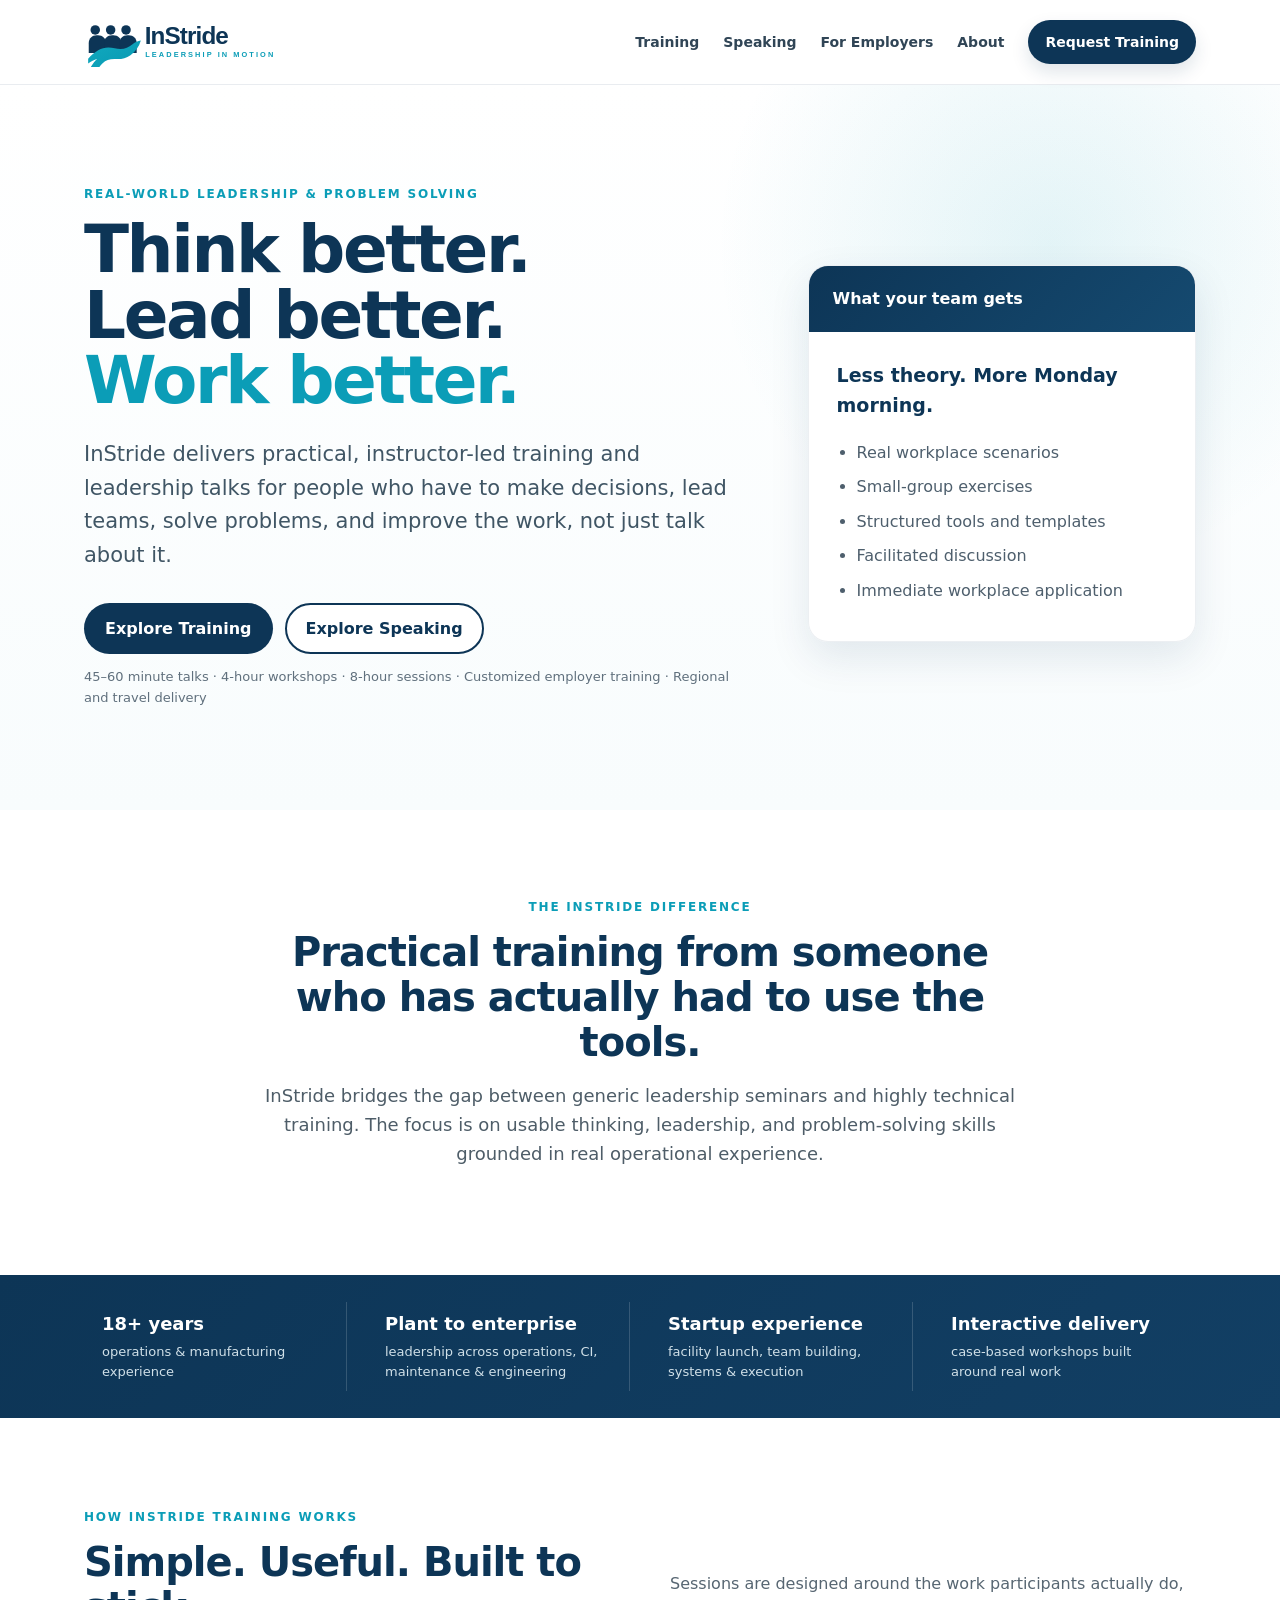
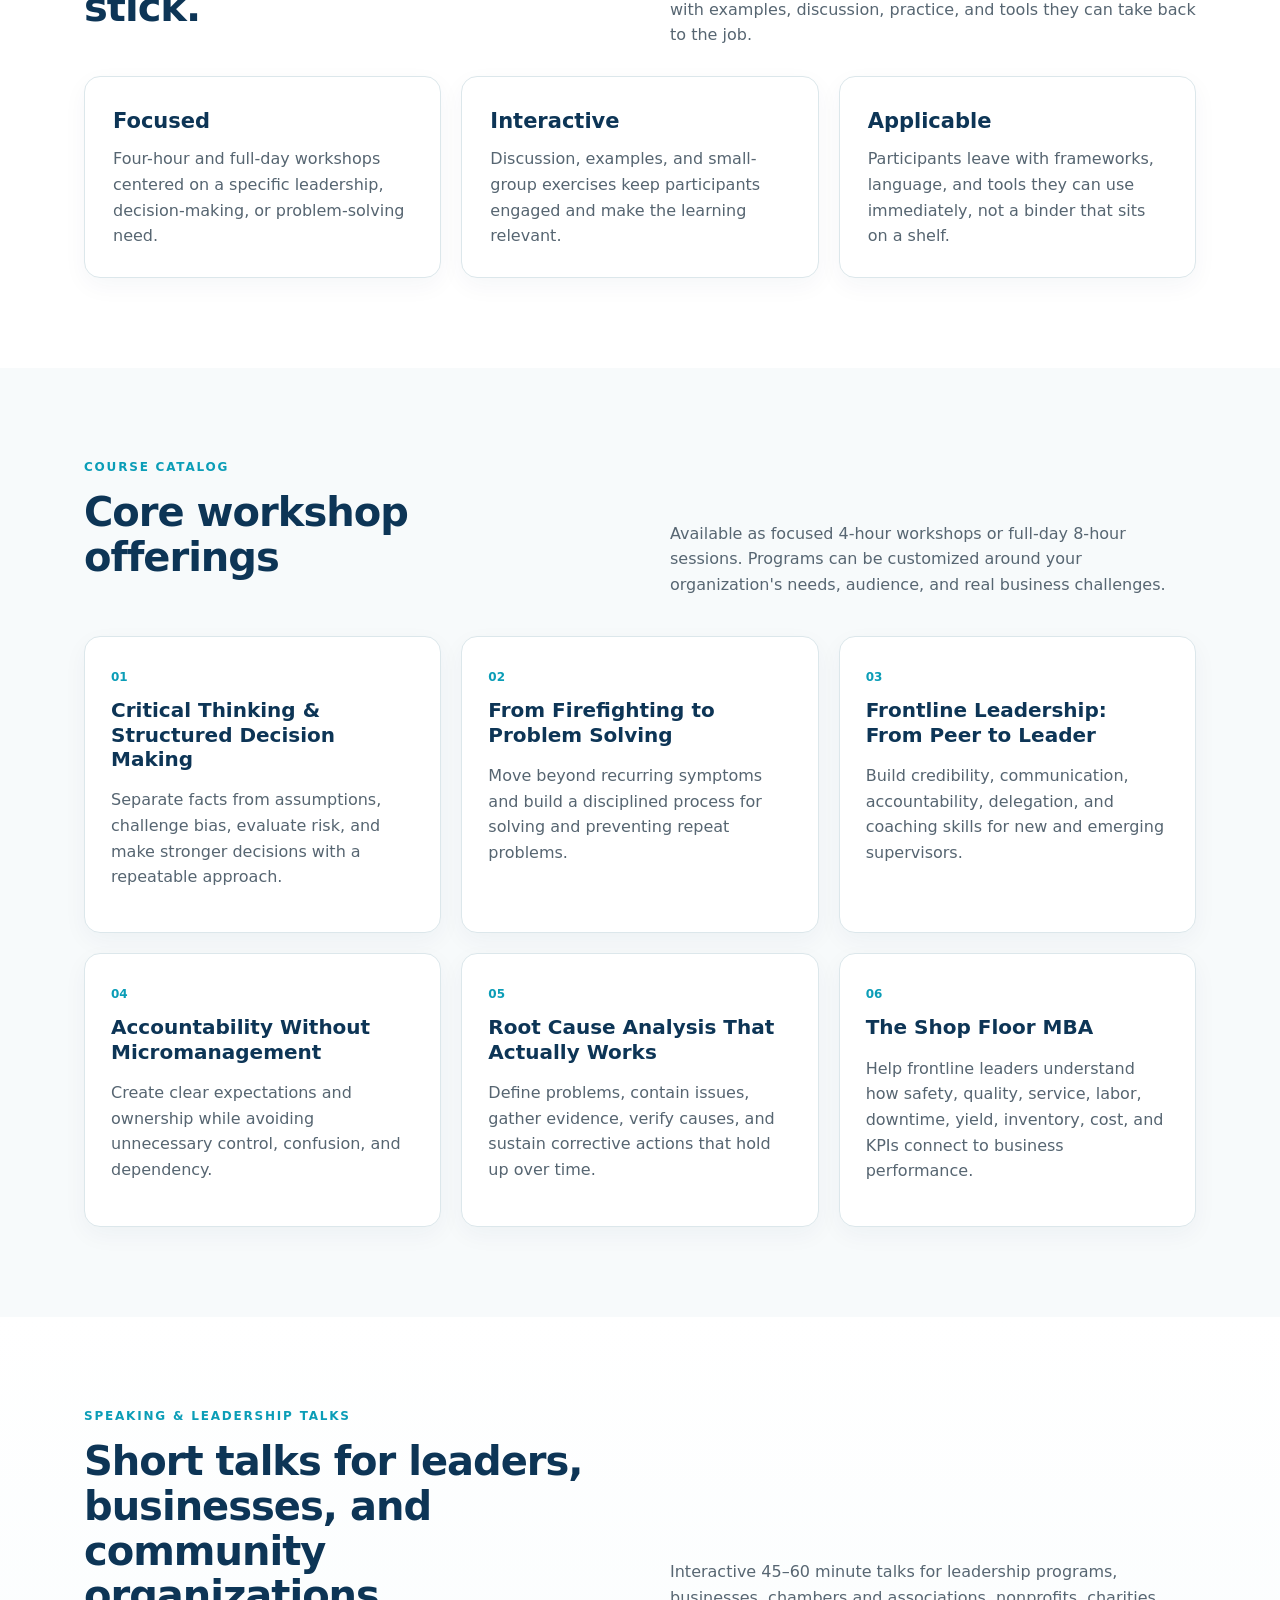
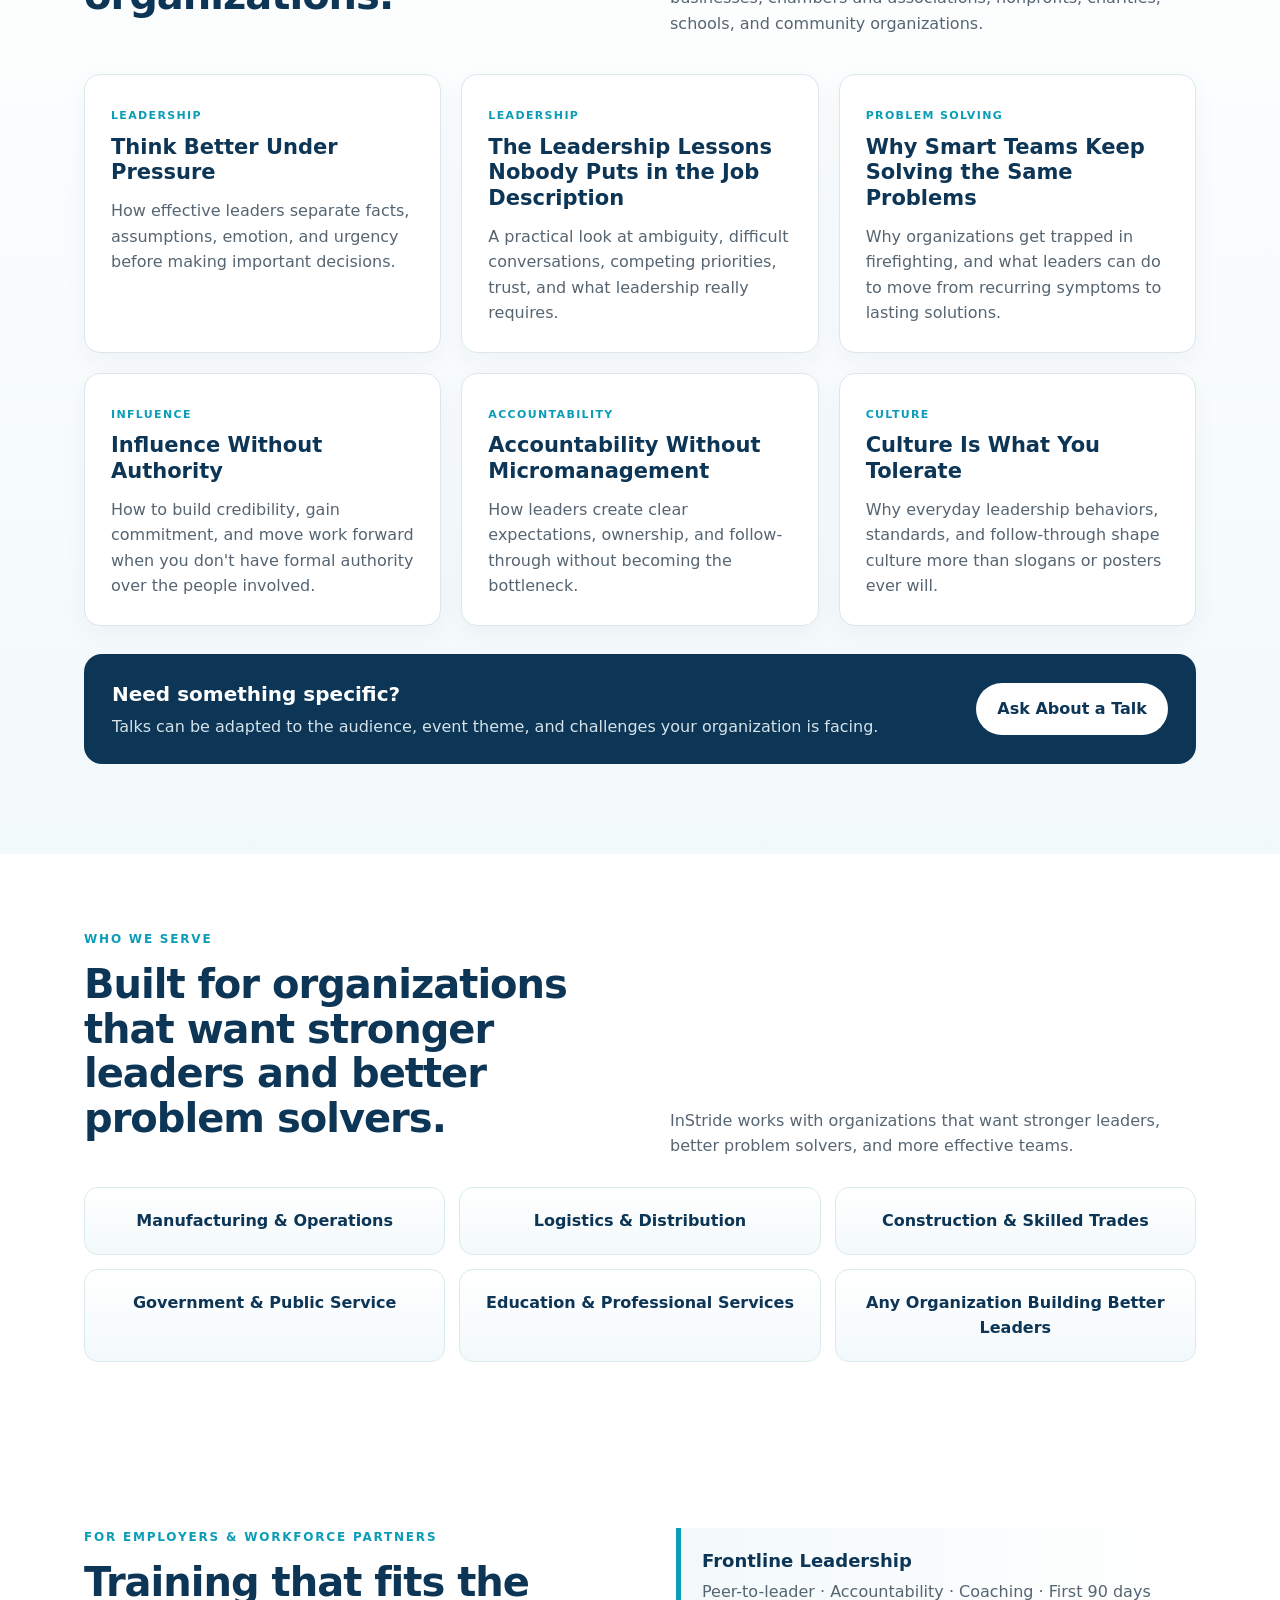
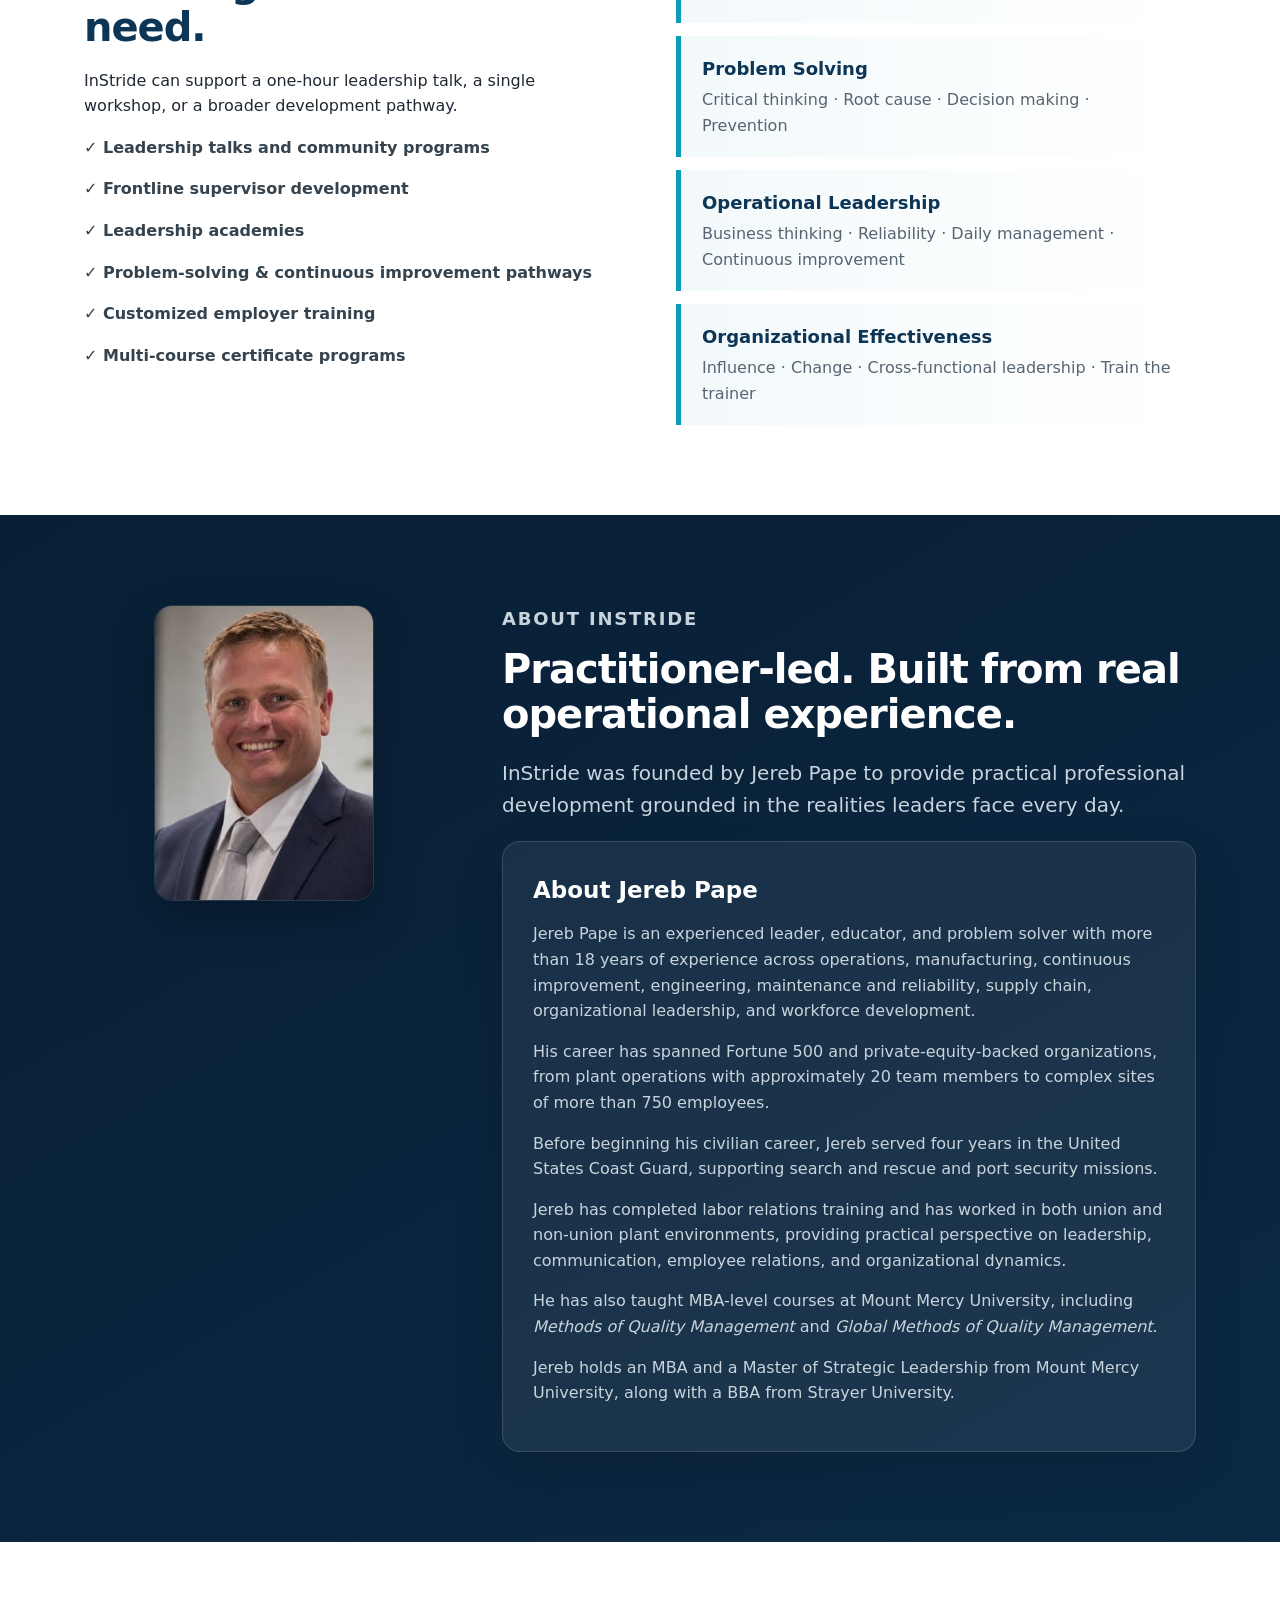
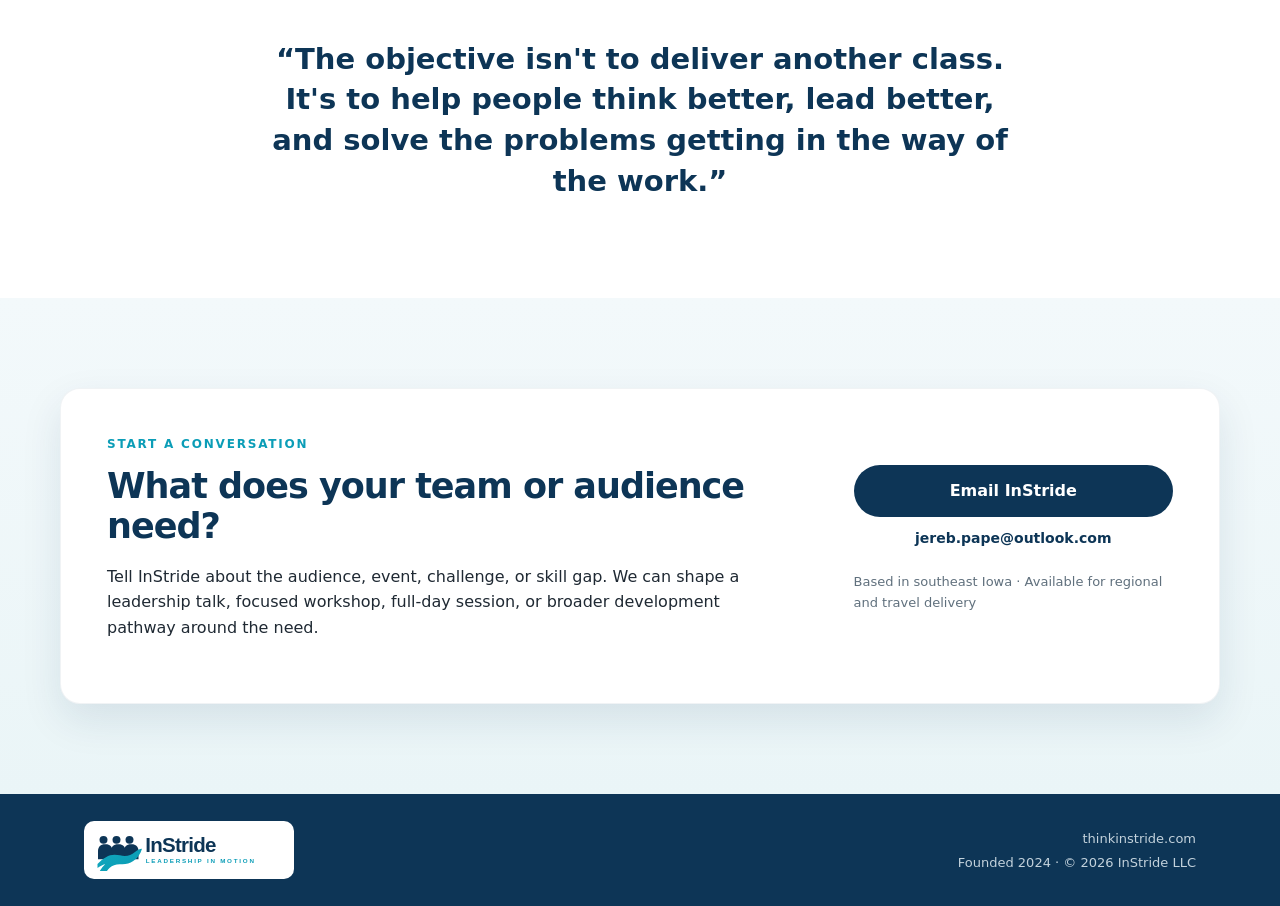
==== commit 3f7d3615: "Polish site copy, add headshot, and remove em dashes" ====
--- a/index.html
+++ b/index.html
@@ -12,7 +12,7 @@
 <body>
   <header class="site-header">
     <div class="container nav-wrap">
-      <a class="brand brand-logo" href="#top" aria-label="InStride home"><img src="assets/instride-logo.svg" alt="InStride — Leadership in Motion" /></a>
+      <a class="brand brand-logo" href="#top" aria-label="InStride home"><img src="assets/instride-logo.svg" alt="InStride, Leadership in Motion" /></a>
       <button class="menu-btn" aria-label="Open navigation" onclick="document.body.classList.toggle('menu-open')">☰</button>
       <nav>
         <a href="#training">Training</a>
@@ -30,7 +30,7 @@
         <div>
           <p class="eyebrow">REAL-WORLD LEADERSHIP & PROBLEM SOLVING</p>
           <h1>Think better.<br/>Lead better.<br/><span>Work better.</span></h1>
-          <p class="lead">InStride delivers practical, instructor-led training and leadership talks for people who have to make decisions, lead teams, solve problems, and improve the work — not just talk about it.</p>
+          <p class="lead">InStride delivers practical, instructor-led training and leadership talks for people who have to make decisions, lead teams, solve problems, and improve the work, not just talk about it.</p>
           <div class="hero-actions">
             <a class="btn primary" href="#training">Explore Training</a>
             <a class="btn secondary" href="#speaking">Explore Speaking</a>
@@ -74,12 +74,12 @@
       <div class="container">
         <div class="section-heading compact">
           <div><p class="eyebrow">HOW INSTRIDE TRAINING WORKS</p><h2>Simple. Useful. Built to stick.</h2></div>
-          <p>Sessions are designed around the work participants actually do — with examples, discussion, practice, and tools they can take back to the job.</p>
+          <p>Sessions are designed around the work participants actually do, with examples, discussion, practice, and tools they can take back to the job.</p>
         </div>
         <div class="method-grid">
           <article class="method-card"><h3>Focused</h3><p>Four-hour and full-day workshops centered on a specific leadership, decision-making, or problem-solving need.</p></article>
           <article class="method-card"><h3>Interactive</h3><p>Discussion, examples, and small-group exercises keep participants engaged and make the learning relevant.</p></article>
-          <article class="method-card"><h3>Applicable</h3><p>Participants leave with frameworks, language, and tools they can use immediately — not a binder that sits on a shelf.</p></article>
+          <article class="method-card"><h3>Applicable</h3><p>Participants leave with frameworks, language, and tools they can use immediately, not a binder that sits on a shelf.</p></article>
         </div>
       </div>
     </section>
@@ -87,7 +87,7 @@
     <section id="training" class="section alt">
       <div class="container">
         <div class="section-heading">
-          <div><p class="eyebrow">COURSE CATALOG</p><h2>Flagship training offerings</h2></div>
+          <div><p class="eyebrow">COURSE CATALOG</p><h2>Core workshop offerings</h2></div>
           <p>Available as focused 4-hour workshops or full-day 8-hour sessions. Programs can be customized around your organization's needs, audience, and real business challenges.</p>
         </div>
         <div class="course-grid">
@@ -104,13 +104,13 @@
     <section id="speaking" class="section speaking-section">
       <div class="container">
         <div class="section-heading">
-          <div><p class="eyebrow">SPEAKING & LEADERSHIP TALKS</p><h2>One strong idea. Practical takeaways. About an hour.</h2></div>
+          <div><p class="eyebrow">SPEAKING & LEADERSHIP TALKS</p><h2>Short talks for leaders, businesses, and community organizations.</h2></div>
           <p>Interactive 45–60 minute talks for leadership programs, businesses, chambers and associations, nonprofits, charities, schools, and community organizations.</p>
         </div>
         <div class="talk-grid">
           <article class="talk-card"><span>LEADERSHIP</span><h3>Think Better Under Pressure</h3><p>How effective leaders separate facts, assumptions, emotion, and urgency before making important decisions.</p></article>
           <article class="talk-card"><span>LEADERSHIP</span><h3>The Leadership Lessons Nobody Puts in the Job Description</h3><p>A practical look at ambiguity, difficult conversations, competing priorities, trust, and what leadership really requires.</p></article>
-          <article class="talk-card"><span>PROBLEM SOLVING</span><h3>Why Smart Teams Keep Solving the Same Problems</h3><p>Why organizations get trapped in firefighting — and what leaders can do to move from recurring symptoms to lasting solutions.</p></article>
+          <article class="talk-card"><span>PROBLEM SOLVING</span><h3>Why Smart Teams Keep Solving the Same Problems</h3><p>Why organizations get trapped in firefighting, and what leaders can do to move from recurring symptoms to lasting solutions.</p></article>
           <article class="talk-card"><span>INFLUENCE</span><h3>Influence Without Authority</h3><p>How to build credibility, gain commitment, and move work forward when you don't have formal authority over the people involved.</p></article>
           <article class="talk-card"><span>ACCOUNTABILITY</span><h3>Accountability Without Micromanagement</h3><p>How leaders create clear expectations, ownership, and follow-through without becoming the bottleneck.</p></article>
           <article class="talk-card"><span>CULTURE</span><h3>Culture Is What You Tolerate</h3><p>Why everyday leadership behaviors, standards, and follow-through shape culture more than slogans or posters ever will.</p></article>
@@ -125,10 +125,17 @@
     <section class="section who">
       <div class="container">
         <div class="section-heading compact">
-          <div><p class="eyebrow">WHO WE SERVE</p><h2>Leadership and continuous improvement are transferable across industries.</h2></div>
+          <div><p class="eyebrow">WHO WE SERVE</p><h2>Built for organizations that want stronger leaders and better problem solvers.</h2></div>
           <p>InStride works with organizations that want stronger leaders, better problem solvers, and more effective teams.</p>
         </div>
-        <div class="industry-grid"><div>Manufacturing & Operations</div><div>Logistics & Distribution</div><div>Construction & Skilled Trades</div><div>Government & Public Service</div><div>Education & Professional Services</div><div>Any Organization Building Better Leaders</div></div>
+        <div class="industry-grid">
+          <div>Manufacturing & Operations</div>
+          <div>Logistics & Distribution</div>
+          <div>Construction & Skilled Trades</div>
+          <div>Government & Public Service</div>
+          <div>Education & Professional Services</div>
+          <div>Any Organization Building Better Leaders</div>
+        </div>
       </div>
     </section>
 
@@ -136,18 +143,30 @@
       <div class="container split">
         <div>
           <p class="eyebrow">FOR EMPLOYERS & WORKFORCE PARTNERS</p>
-          <h2>Build capability, not just attendance.</h2>
+          <h2>Training that fits the need.</h2>
           <p>InStride can support a one-hour leadership talk, a single workshop, or a broader development pathway.</p>
-          <div class="checks"><p>✓ Leadership talks and community programs</p><p>✓ Frontline supervisor development</p><p>✓ Leadership academies</p><p>✓ Problem-solving & continuous improvement pathways</p><p>✓ Customized employer training</p><p>✓ Multi-course certificate programs</p></div>
-        </div>
-        <div class="pathways"><div><strong>Frontline Leadership</strong><span>Peer-to-leader · Accountability · Coaching · First 90 days</span></div><div><strong>Problem Solving</strong><span>Critical thinking · Root cause · Decision making · Prevention</span></div><div><strong>Operational Leadership</strong><span>Business thinking · Reliability · Daily management · Continuous improvement</span></div><div><strong>Organizational Effectiveness</strong><span>Influence · Change · Cross-functional leadership · Train the trainer</span></div></div>
+          <div class="checks">
+            <p>✓ Leadership talks and community programs</p>
+            <p>✓ Frontline supervisor development</p>
+            <p>✓ Leadership academies</p>
+            <p>✓ Problem-solving & continuous improvement pathways</p>
+            <p>✓ Customized employer training</p>
+            <p>✓ Multi-course certificate programs</p>
+          </div>
+        </div>
+        <div class="pathways">
+          <div><strong>Frontline Leadership</strong><span>Peer-to-leader · Accountability · Coaching · First 90 days</span></div>
+          <div><strong>Problem Solving</strong><span>Critical thinking · Root cause · Decision making · Prevention</span></div>
+          <div><strong>Operational Leadership</strong><span>Business thinking · Reliability · Daily management · Continuous improvement</span></div>
+          <div><strong>Organizational Effectiveness</strong><span>Influence · Change · Cross-functional leadership · Train the trainer</span></div>
+        </div>
       </div>
     </section>
 
     <section id="about" class="section dark">
       <div class="container about-grid">
-        <div class="about-photo-wrap">
-          <div class="about-monogram" aria-label="Jereb Pape"><span>JP</span><small>Jereb Pape</small></div>
+        <div class="about-photo-wrap" style="max-width:220px;position:static;margin:0 auto;">
+          <img class="about-photo" style="display:block;width:100%;max-width:220px;margin:0 auto;border-radius:18px;border:1px solid rgba(255,255,255,.11);box-shadow:0 18px 40px rgba(0,0,0,.25);" src="assets/jereb-headshot.svg" alt="Jereb Pape headshot" />
         </div>
         <div>
           <p class="eyebrow light">ABOUT INSTRIDE</p>
@@ -166,16 +185,33 @@
       </div>
     </section>
 
-    <section class="section quote-section"><div class="container narrow center"><p class="quote">“The objective isn't to deliver another class. It's to help people think better, lead better, and solve the problems getting in the way of the work.”</p></div></section>
+    <section class="section quote-section">
+      <div class="container narrow center">
+        <p class="quote">“The objective isn't to deliver another class. It's to help people think better, lead better, and solve the problems getting in the way of the work.”</p>
+      </div>
+    </section>
 
     <section id="contact" class="section contact">
       <div class="container contact-card">
-        <div><p class="eyebrow">START A CONVERSATION</p><h2>What does your team or audience need?</h2><p>Tell InStride about the audience, event, challenge, or skill gap. We can shape a leadership talk, focused workshop, full-day session, or broader development pathway around the need.</p></div>
-        <div class="contact-actions"><a class="btn primary wide" href="mailto:jereb.pape@outlook.com?subject=InStride%20Training%20or%20Speaking%20Inquiry">Email InStride</a><p class="contact-email">jereb.pape@outlook.com</p><p class="micro">Based in southeast Iowa · Available for regional and travel delivery</p></div>
+        <div>
+          <p class="eyebrow">START A CONVERSATION</p>
+          <h2>What does your team or audience need?</h2>
+          <p>Tell InStride about the audience, event, challenge, or skill gap. We can shape a leadership talk, focused workshop, full-day session, or broader development pathway around the need.</p>
+        </div>
+        <div class="contact-actions">
+          <a class="btn primary wide" href="mailto:jereb.pape@outlook.com?subject=InStride%20Training%20or%20Speaking%20Inquiry">Email InStride</a>
+          <p class="contact-email">jereb.pape@outlook.com</p>
+          <p class="micro">Based in southeast Iowa · Available for regional and travel delivery</p>
+        </div>
       </div>
     </section>
   </main>
 
-  <footer><div class="container footer-wrap"><a class="footer-logo" href="#top" aria-label="Back to top"><img src="assets/instride-logo.svg" alt="InStride — Leadership in Motion" /></a><div><span>thinkinstride.com</span><span>Founded 2024 · © 2026 InStride LLC</span></div></div></footer>
+  <footer>
+    <div class="container footer-wrap">
+      <a class="footer-logo" href="#top" aria-label="Back to top"><img src="assets/instride-logo.svg" alt="InStride, Leadership in Motion" /></a>
+      <div><span>thinkinstride.com</span><span>Founded 2024 · © 2026 InStride LLC</span></div>
+    </div>
+  </footer>
 </body>
 </html>
--- a/styles.css
+++ b/styles.css
@@ -1 +1 @@
-:root{--navy:#0d3556;--navy2:#081f35;--teal:#0b9db7;--teal2:#17a9bf;--light:#f3f9fb;--text:#1f2933;--muted:#60707d;--white:#fff;--line:#dce7eb;--max:1160px;--shadow:0 16px 40px rgba(13,53,86,.10)}*{box-sizing:border-box}html{scroll-behavior:smooth}body{margin:0;font-family:Inter,ui-sans-serif,system-ui,-apple-system,BlinkMacSystemFont,"Segoe UI",sans-serif;color:var(--text);background:#fff;line-height:1.6}a{color:inherit}.container{max-width:var(--max);margin:auto;padding:0 24px}.narrow{max-width:820px}.center{text-align:center}.site-header{position:sticky;top:0;z-index:20;background:rgba(255,255,255,.95);border-bottom:1px solid rgba(13,53,86,.09);backdrop-filter:blur(14px)}.nav-wrap{min-height:84px;display:flex;align-items:center;justify-content:space-between;gap:30px}.brand-logo{display:flex;align-items:center;text-decoration:none}.brand-logo img{width:225px;height:auto;display:block}nav{display:flex;align-items:center;gap:28px}nav a{text-decoration:none;font-weight:700;font-size:14px;color:#304556}nav a:hover{color:var(--teal)}.nav-cta{background:var(--navy);color:#fff!important;padding:11px 17px;border-radius:999px;box-shadow:0 8px 18px rgba(13,53,86,.13)}.menu-btn{display:none;border:0;background:none;font-size:24px;color:var(--navy)}.hero{padding:100px 0 88px;background:radial-gradient(circle at 82% 22%,rgba(11,157,183,.11),transparent 28%),linear-gradient(180deg,#fff 0%,#f8fcfd 100%)}.hero-grid{display:grid;grid-template-columns:1.35fr .8fr;gap:68px;align-items:center}.eyebrow{font-size:12px;font-weight:850;letter-spacing:1.8px;color:var(--teal);margin:0 0 13px}.hero h1{font-size:66px;line-height:.99;margin:0 0 25px;color:var(--navy);letter-spacing:-2.4px}.hero h1 span{color:var(--teal)}.lead{font-size:21px;max-width:730px;color:#405665}.hero-actions{display:flex;gap:12px;margin:30px 0 13px}.btn{display:inline-block;text-decoration:none;font-weight:800;padding:13px 21px;border-radius:999px;transition:transform .15s ease,box-shadow .15s ease,background .15s ease}.btn:hover{transform:translateY(-1px);box-shadow:0 10px 22px rgba(13,53,86,.14)}.primary{background:var(--navy);color:#fff}.primary:hover{background:#123f64}.secondary{border:2px solid var(--navy);color:var(--navy);padding:11px 19px;background:#fff}.wide{text-align:center;width:100%}.micro{font-size:13px;color:var(--muted)}.hero-card{background:rgba(255,255,255,.96);border:1px solid rgba(13,53,86,.08);border-radius:20px;box-shadow:var(--shadow);overflow:hidden}.hero-card-top{background:linear-gradient(135deg,var(--navy),#154a70);color:#fff;font-weight:850;padding:20px 24px}.hero-card-body{padding:28px}.hero-card-body p{font-size:19px;margin-top:0;color:var(--navy)}.hero-card ul{padding-left:20px;margin-bottom:0}.hero-card li{margin:9px 0;color:#4e5f6d}.intro{padding:88px 0}.intro h2,.section h2{font-size:40px;line-height:1.12;color:var(--navy);margin:0 0 18px;letter-spacing:-1px}.intro p:last-child{font-size:18px;color:#4e5d68}.proof-strip{background:linear-gradient(135deg,var(--navy),#123f64);color:#fff;padding:27px 0}.proof-grid{display:grid;grid-template-columns:repeat(4,1fr);gap:20px}.proof-grid div{padding:8px 18px;border-right:1px solid rgba(255,255,255,.16)}.proof-grid div:last-child{border-right:0}.proof-grid strong{display:block;font-size:18px}.proof-grid span{display:block;color:#d0e0e8;font-size:13px;margin-top:3px}.section{padding:90px 0}.alt{background:#f7fafb}.section-heading{display:grid;grid-template-columns:1fr 1fr;gap:60px;align-items:end;margin-bottom:38px}.section-heading.compact{margin-bottom:28px}.section-heading p:last-child{color:#576672;margin:0}.method-section{background:#fff}.method-grid{display:grid;grid-template-columns:repeat(3,1fr);gap:20px}.method-card{border:1px solid var(--line);border-radius:16px;padding:28px;background:#fff;box-shadow:0 8px 24px rgba(13,53,86,.045)}.method-card h3{font-size:21px;color:var(--navy);margin:0 0 8px}.method-card p{margin:0;color:#566571}.course-grid{display:grid;grid-template-columns:repeat(3,1fr);gap:20px}.course{background:#fff;border:1px solid var(--line);border-radius:16px;padding:26px;min-height:250px;box-shadow:0 8px 24px rgba(13,53,86,.045);transition:transform .17s ease,box-shadow .17s ease,border-color .17s ease}.course:hover{transform:translateY(-3px);box-shadow:0 14px 30px rgba(13,53,86,.085);border-color:#cae2e7}.course span{font-weight:850;color:var(--teal);font-size:12px}.course h3{font-size:20px;line-height:1.22;color:var(--navy);margin:10px 0 12px}.course p{color:#566571}.who{padding-top:76px;padding-bottom:76px}.industry-grid{display:grid;grid-template-columns:repeat(3,1fr);gap:14px}.industry-grid div{background:linear-gradient(180deg,#fff,var(--light));border:1px solid #d9ecec;color:var(--navy);font-weight:800;padding:20px;border-radius:14px;text-align:center}.split{display:grid;grid-template-columns:1fr 1fr;gap:72px;align-items:start}.checks p{font-weight:750;color:#34434e}.pathways{display:grid;gap:13px}.pathways div{border-left:5px solid var(--teal);background:linear-gradient(90deg,var(--light),#fff);padding:19px 21px;border-radius:0 12px 12px 0}.pathways strong{display:block;color:var(--navy);font-size:18px}.pathways span{display:block;color:#566571;margin-top:3px}.dark{background:linear-gradient(150deg,var(--navy2),#0b2944);color:#eaf2f6}.dark h2{color:#fff}.dark p{color:#c8d4dc;font-size:18px}.light{color:#70d4d0}.about-grid{display:grid;grid-template-columns:360px 1fr;gap:58px;align-items:start}.about-photo-wrap{position:sticky;top:112px}.about-photo{display:block;width:100%;height:auto;border-radius:22px;border:1px solid rgba(255,255,255,.11);box-shadow:0 22px 55px rgba(0,0,0,.25)}.about-lead{font-size:20px!important}.bio-card{background:rgba(255,255,255,.065);border:1px solid rgba(255,255,255,.13);border-radius:18px;padding:30px;box-shadow:0 20px 50px rgba(0,0,0,.12)}.bio-card h3{margin:0 0 13px;color:#fff;font-size:23px}.bio-card p{font-size:16px;margin:0 0 15px}.quote-section{padding:68px 0}.quote{font-size:29px;line-height:1.4;color:var(--navy);font-weight:750}.contact{background:linear-gradient(180deg,var(--light),#eaf5f7)}.contact-card{background:#fff;border-radius:20px;padding:46px;display:grid;grid-template-columns:1.5fr .7fr;gap:62px;align-items:center;box-shadow:var(--shadow);border:1px solid rgba(13,53,86,.06)}.contact h2{font-size:35px}.contact-actions{display:flex;flex-direction:column;gap:7px}.contact-email{font-weight:800;color:var(--navy);font-size:14px;text-align:center;margin:3px 0}footer{background:var(--navy);color:#fff;padding:27px 0}.footer-wrap{display:flex;justify-content:space-between;gap:30px;align-items:center;font-size:13px}.footer-logo{display:block;background:#fff;border-radius:10px;padding:8px 10px}.footer-logo img{display:block;width:190px;height:auto}.footer-wrap span{display:block;color:#c3d2dc;margin-top:3px}.footer-wrap>div:last-child{text-align:right}@media(max-width:900px){.proof-grid{grid-template-columns:repeat(2,1fr)}.proof-grid div:nth-child(2){border-right:0}.industry-grid,.method-grid{grid-template-columns:repeat(2,1fr)}.brand-logo img{width:200px}.about-grid{grid-template-columns:300px 1fr;gap:38px}}@media(max-width:800px){nav{display:none}.menu-btn{display:block}.menu-open nav{display:flex;position:absolute;top:84px;left:0;right:0;background:#fff;flex-direction:column;align-items:stretch;padding:22px 24px;border-bottom:1px solid var(--line);box-shadow:0 14px 26px rgba(13,53,86,.08)}.hero{padding:64px 0}.hero-grid,.split,.section-heading,.contact-card,.about-grid{grid-template-columns:1fr}.hero h1{font-size:47px}.course-grid,.method-grid{grid-template-columns:1fr}.section-heading{gap:8px}.split,.about-grid{gap:38px}.about-photo-wrap{position:static;max-width:360px}.contact-card{gap:22px;padding:30px}.footer-wrap{flex-direction:column;align-items:flex-start}.footer-wrap>div:last-child{text-align:left}.hero-actions{flex-direction:column;align-items:flex-start}.secondary{margin-top:2px}.proof-grid{grid-template-columns:1fr}.proof-grid div{border-right:0;border-bottom:1px solid rgba(255,255,255,.14);padding:10px 0}.proof-grid div:last-child{border-bottom:0}.industry-grid{grid-template-columns:1fr}.brand-logo img{width:180px}.footer-logo img{width:175px}}+:root{--navy:#0d3556;--navy2:#081f35;--teal:#0b9db7;--teal2:#17a9bf;--light:#f3f9fb;--text:#1f2933;--muted:#60707d;--white:#fff;--line:#dce7eb;--max:1160px;--shadow:0 16px 40px rgba(13,53,86,.10)}*{box-sizing:border-box}html{scroll-behavior:smooth}body{margin:0;font-family:Inter,ui-sans-serif,system-ui,-apple-system,BlinkMacSystemFont,"Segoe UI",sans-serif;color:var(--text);background:#fff;line-height:1.6}a{color:inherit}.container{max-width:var(--max);margin:auto;padding:0 24px}.narrow{max-width:820px}.center{text-align:center}.site-header{position:sticky;top:0;z-index:20;background:rgba(255,255,255,.95);border-bottom:1px solid rgba(13,53,86,.09);backdrop-filter:blur(14px)}.nav-wrap{min-height:84px;display:flex;align-items:center;justify-content:space-between;gap:30px}.brand-logo{display:flex;align-items:center;text-decoration:none}.brand-logo img{width:225px;height:auto;display:block}nav{display:flex;align-items:center;gap:24px}nav a{text-decoration:none;font-weight:700;font-size:14px;color:#304556}nav a:hover{color:var(--teal)}.nav-cta{background:var(--navy);color:#fff!important;padding:11px 17px;border-radius:999px;box-shadow:0 8px 18px rgba(13,53,86,.13)}.menu-btn{display:none;border:0;background:none;font-size:24px;color:var(--navy)}.hero{padding:100px 0 88px;background:radial-gradient(circle at 82% 22%,rgba(11,157,183,.11),transparent 28%),linear-gradient(180deg,#fff 0%,#f8fcfd 100%)}.hero-grid{display:grid;grid-template-columns:1.35fr .8fr;gap:68px;align-items:center}.eyebrow{font-size:12px;font-weight:850;letter-spacing:1.8px;color:var(--teal);margin:0 0 13px}.hero h1{font-size:66px;line-height:.99;margin:0 0 25px;color:var(--navy);letter-spacing:-2.4px}.hero h1 span{color:var(--teal)}.lead{font-size:21px;max-width:730px;color:#405665}.hero-actions{display:flex;gap:12px;margin:30px 0 13px}.btn{display:inline-block;text-decoration:none;font-weight:800;padding:13px 21px;border-radius:999px;transition:transform .15s ease,box-shadow .15s ease,background .15s ease}.btn:hover{transform:translateY(-1px);box-shadow:0 10px 22px rgba(13,53,86,.14)}.primary{background:var(--navy);color:#fff}.primary:hover{background:#123f64}.secondary{border:2px solid var(--navy);color:var(--navy);padding:11px 19px;background:#fff}.wide{text-align:center;width:100%}.micro{font-size:13px;color:var(--muted)}.hero-card{background:rgba(255,255,255,.96);border:1px solid rgba(13,53,86,.08);border-radius:20px;box-shadow:var(--shadow);overflow:hidden}.hero-card-top{background:linear-gradient(135deg,var(--navy),#154a70);color:#fff;font-weight:850;padding:20px 24px}.hero-card-body{padding:28px}.hero-card-body p{font-size:19px;margin-top:0;color:var(--navy)}.hero-card ul{padding-left:20px;margin-bottom:0}.hero-card li{margin:9px 0;color:#4e5f6d}.intro{padding:88px 0}.intro h2,.section h2{font-size:40px;line-height:1.12;color:var(--navy);margin:0 0 18px;letter-spacing:-1px}.intro p:last-child{font-size:18px;color:#4e5d68}.proof-strip{background:linear-gradient(135deg,var(--navy),#123f64);color:#fff;padding:27px 0}.proof-grid{display:grid;grid-template-columns:repeat(4,1fr);gap:20px}.proof-grid div{padding:8px 18px;border-right:1px solid rgba(255,255,255,.16)}.proof-grid div:last-child{border-right:0}.proof-grid strong{display:block;font-size:18px}.proof-grid span{display:block;color:#d0e0e8;font-size:13px;margin-top:3px}.section{padding:90px 0}.alt{background:#f7fafb}.section-heading{display:grid;grid-template-columns:1fr 1fr;gap:60px;align-items:end;margin-bottom:38px}.section-heading.compact{margin-bottom:28px}.section-heading p:last-child{color:#576672;margin:0}.method-section{background:#fff}.method-grid{display:grid;grid-template-columns:repeat(3,1fr);gap:20px}.method-card{border:1px solid var(--line);border-radius:16px;padding:28px;background:#fff;box-shadow:0 8px 24px rgba(13,53,86,.045)}.method-card h3{font-size:21px;color:var(--navy);margin:0 0 8px}.method-card p{margin:0;color:#566571}.course-grid{display:grid;grid-template-columns:repeat(3,1fr);gap:20px}.course{background:#fff;border:1px solid var(--line);border-radius:16px;padding:26px;min-height:250px;box-shadow:0 8px 24px rgba(13,53,86,.045);transition:transform .17s ease,box-shadow .17s ease,border-color .17s ease}.course:hover{transform:translateY(-3px);box-shadow:0 14px 30px rgba(13,53,86,.085);border-color:#cae2e7}.course span{font-weight:850;color:var(--teal);font-size:12px}.course h3{font-size:20px;line-height:1.22;color:var(--navy);margin:10px 0 12px}.course p{color:#566571}.speaking-section{background:linear-gradient(180deg,#fff,#f2f9fb)}.talk-grid{display:grid;grid-template-columns:repeat(3,1fr);gap:20px}.talk-card{background:#fff;border:1px solid var(--line);border-radius:16px;padding:26px;box-shadow:0 8px 24px rgba(13,53,86,.045);transition:transform .17s ease,box-shadow .17s ease}.talk-card:hover{transform:translateY(-3px);box-shadow:0 14px 30px rgba(13,53,86,.085)}.talk-card span{display:inline-block;font-size:11px;font-weight:850;letter-spacing:1.35px;color:var(--teal);margin-bottom:10px}.talk-card h3{font-size:21px;line-height:1.22;color:var(--navy);margin:0 0 12px}.talk-card p{color:#566571;margin:0}.speaking-cta{margin-top:28px;background:var(--navy);color:#fff;border-radius:18px;padding:24px 28px;display:flex;align-items:center;justify-content:space-between;gap:30px}.speaking-cta strong{font-size:20px}.speaking-cta p{margin:4px 0 0;color:#d4e3ea}.speaking-cta .primary{background:#fff;color:var(--navy);white-space:nowrap}.who{padding-top:76px;padding-bottom:76px}.industry-grid{display:grid;grid-template-columns:repeat(3,1fr);gap:14px}.industry-grid div{background:linear-gradient(180deg,#fff,var(--light));border:1px solid #d9ecec;color:var(--navy);font-weight:800;padding:20px;border-radius:14px;text-align:center}.split{display:grid;grid-template-columns:1fr 1fr;gap:72px;align-items:start}.checks p{font-weight:750;color:#34434e}.pathways{display:grid;gap:13px}.pathways div{border-left:5px solid var(--teal);background:linear-gradient(90deg,var(--light),#fff);padding:19px 21px;border-radius:0 12px 12px 0}.pathways strong{display:block;color:var(--navy);font-size:18px}.pathways span{display:block;color:#566571;margin-top:3px}.dark{background:linear-gradient(150deg,var(--navy2),#0b2944);color:#eaf2f6}.dark h2{color:#fff}.dark p{color:#c8d4dc;font-size:18px}.light{color:#70d4d0}.about-grid{display:grid;grid-template-columns:360px 1fr;gap:58px;align-items:start}.about-photo-wrap{position:sticky;top:112px}.about-monogram{min-height:420px;border-radius:22px;border:1px solid rgba(255,255,255,.11);box-shadow:0 22px 55px rgba(0,0,0,.25);background:linear-gradient(145deg,#123f64,#0b9db7);display:flex;flex-direction:column;align-items:center;justify-content:center;color:#fff}.about-monogram span{font-size:88px;font-weight:900;line-height:1;letter-spacing:-5px}.about-monogram small{font-size:16px;font-weight:700;letter-spacing:.8px;margin-top:16px}.about-lead{font-size:20px!important}.bio-card{background:rgba(255,255,255,.065);border:1px solid rgba(255,255,255,.13);border-radius:18px;padding:30px;box-shadow:0 20px 50px rgba(0,0,0,.12)}.bio-card h3{margin:0 0 13px;color:#fff;font-size:23px}.bio-card p{font-size:16px;margin:0 0 15px}.quote-section{padding:68px 0}.quote{font-size:29px;line-height:1.4;color:var(--navy);font-weight:750}.contact{background:linear-gradient(180deg,var(--light),#eaf5f7)}.contact-card{background:#fff;border-radius:20px;padding:46px;display:grid;grid-template-columns:1.5fr .7fr;gap:62px;align-items:center;box-shadow:var(--shadow);border:1px solid rgba(13,53,86,.06)}.contact h2{font-size:35px}.contact-actions{display:flex;flex-direction:column;gap:7px}.contact-email{font-weight:800;color:var(--navy);font-size:14px;text-align:center;margin:3px 0}footer{background:var(--navy);color:#fff;padding:27px 0}.footer-wrap{display:flex;justify-content:space-between;gap:30px;align-items:center;font-size:13px}.footer-logo{display:block;background:#fff;border-radius:10px;padding:8px 10px}.footer-logo img{display:block;width:190px;height:auto}.footer-wrap span{display:block;color:#c3d2dc;margin-top:3px}.footer-wrap>div:last-child{text-align:right}@media(max-width:900px){.proof-grid{grid-template-columns:repeat(2,1fr)}.proof-grid div:nth-child(2){border-right:0}.industry-grid,.method-grid,.talk-grid{grid-template-columns:repeat(2,1fr)}.brand-logo img{width:200px}.about-grid{grid-template-columns:300px 1fr;gap:38px}nav{gap:18px}}@media(max-width:800px){nav{display:none}.menu-btn{display:block}.menu-open nav{display:flex;position:absolute;top:84px;left:0;right:0;background:#fff;flex-direction:column;align-items:stretch;padding:22px 24px;border-bottom:1px solid var(--line);box-shadow:0 14px 26px rgba(13,53,86,.08)}.hero{padding:64px 0}.hero-grid,.split,.section-heading,.contact-card,.about-grid{grid-template-columns:1fr}.hero h1{font-size:47px}.course-grid,.method-grid,.talk-grid{grid-template-columns:1fr}.section-heading{gap:8px}.split,.about-grid{gap:38px}.about-photo-wrap{position:static;max-width:360px}.about-monogram{min-height:360px}.contact-card{gap:22px;padding:30px}.footer-wrap{flex-direction:column;align-items:flex-start}.footer-wrap>div:last-child{text-align:left}.hero-actions{flex-direction:column;align-items:flex-start}.secondary{margin-top:2px}.proof-grid{grid-template-columns:1fr}.proof-grid div{border-right:0;border-bottom:1px solid rgba(255,255,255,.14);padding:10px 0}.proof-grid div:last-child{border-bottom:0}.industry-grid{grid-template-columns:1fr}.brand-logo img{width:180px}.footer-logo img{width:175px}.speaking-cta{flex-direction:column;align-items:flex-start}}
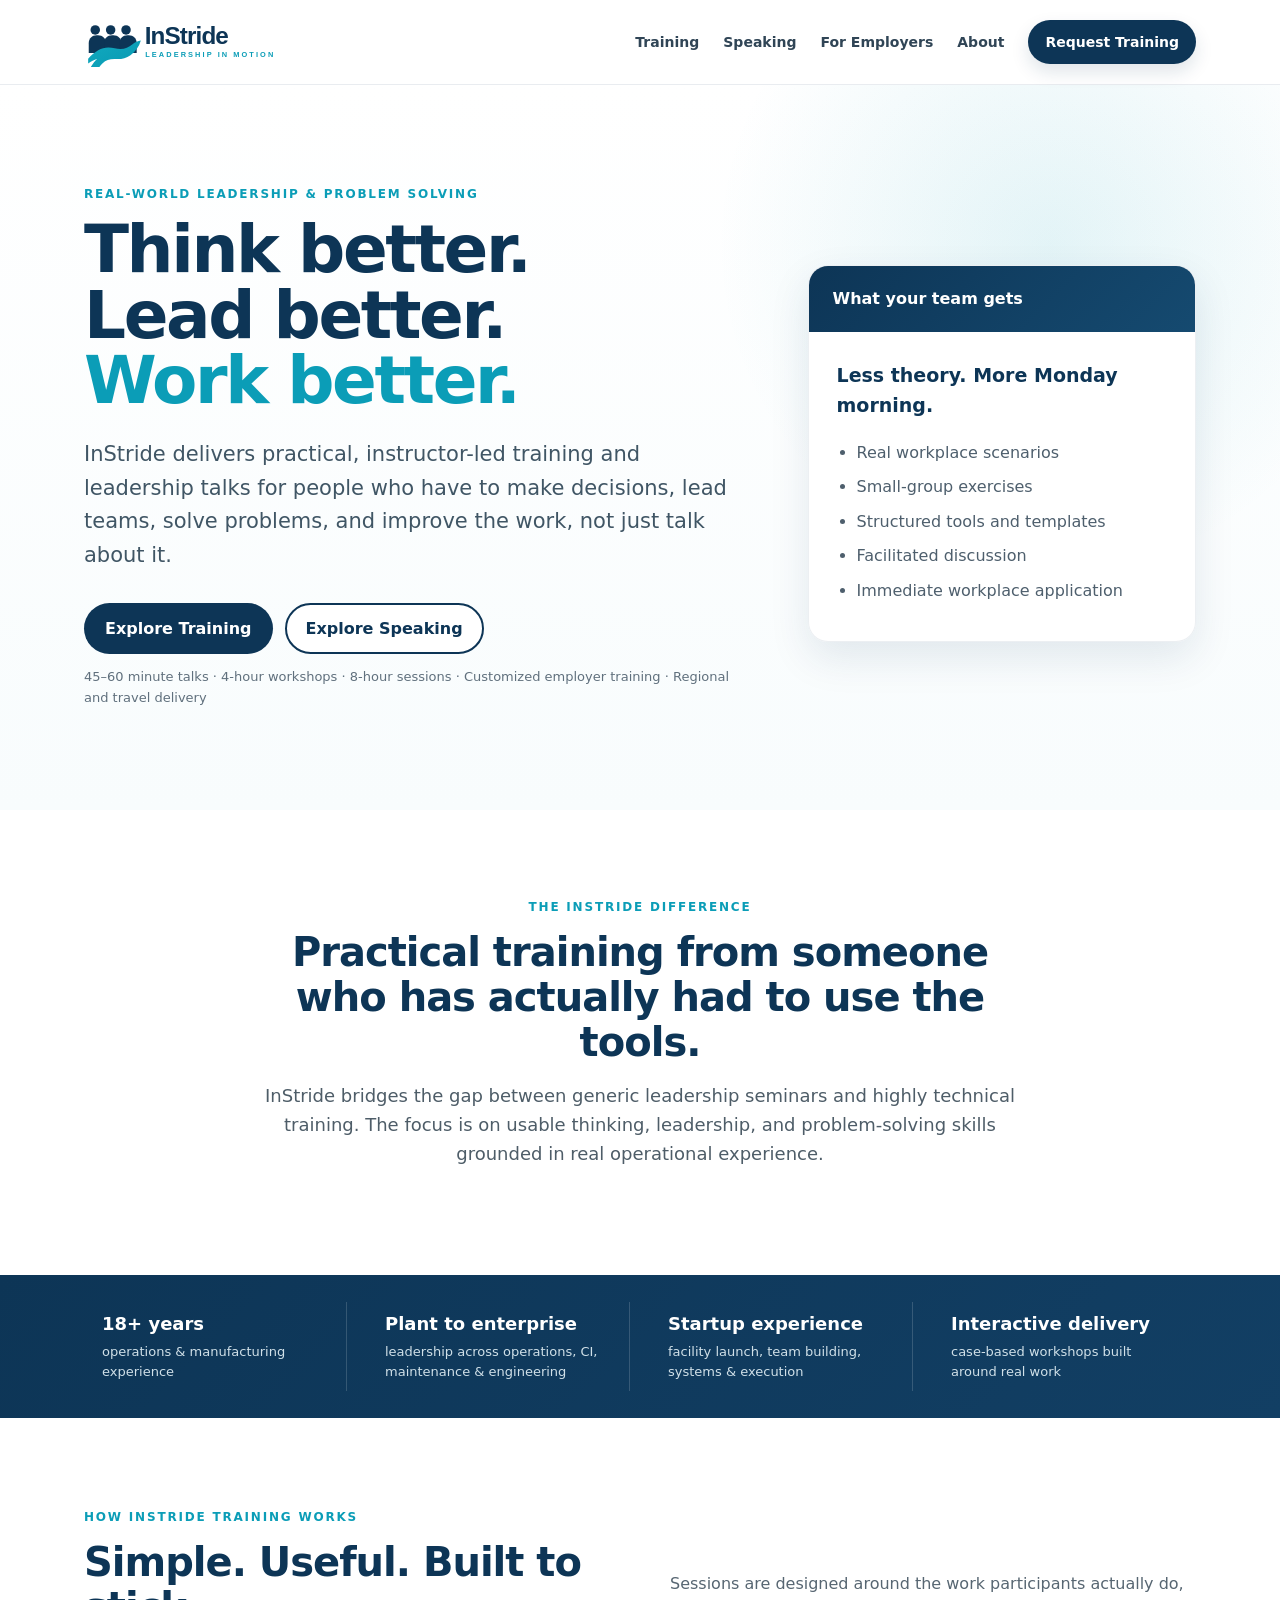
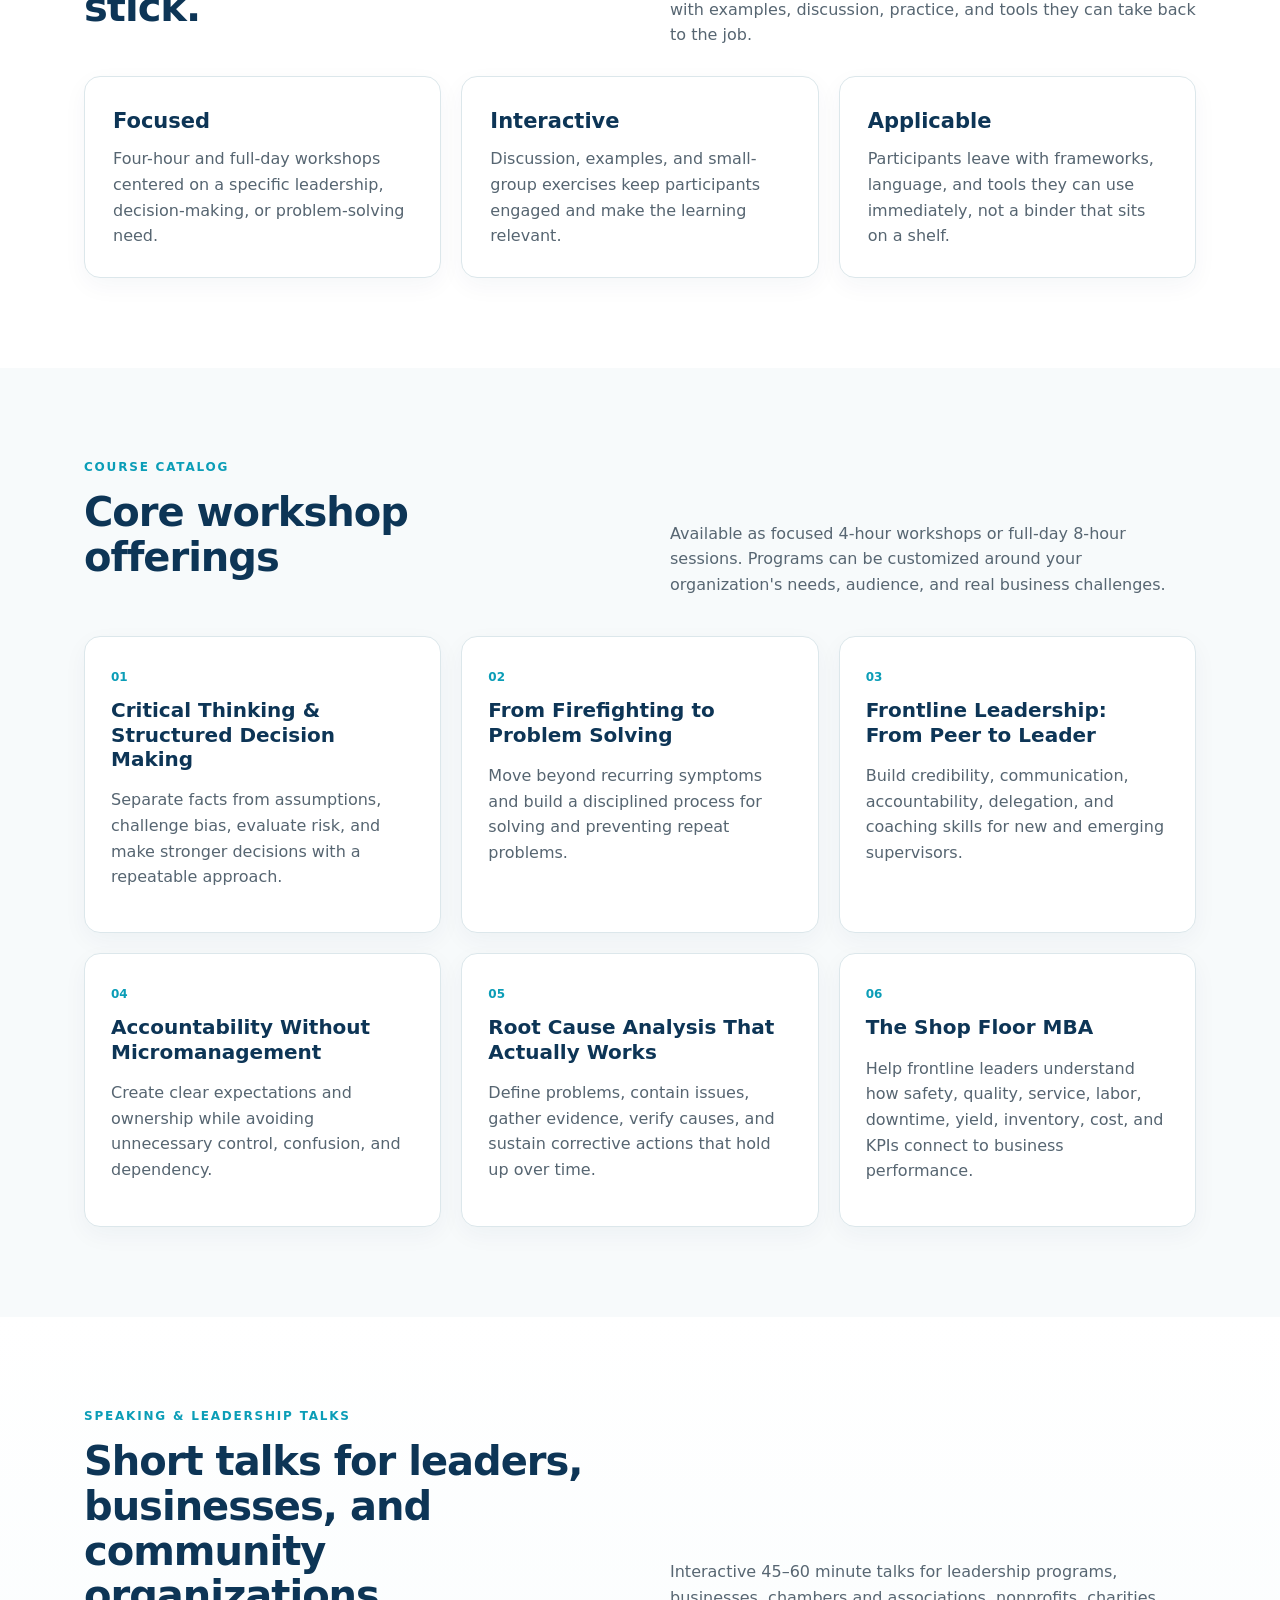
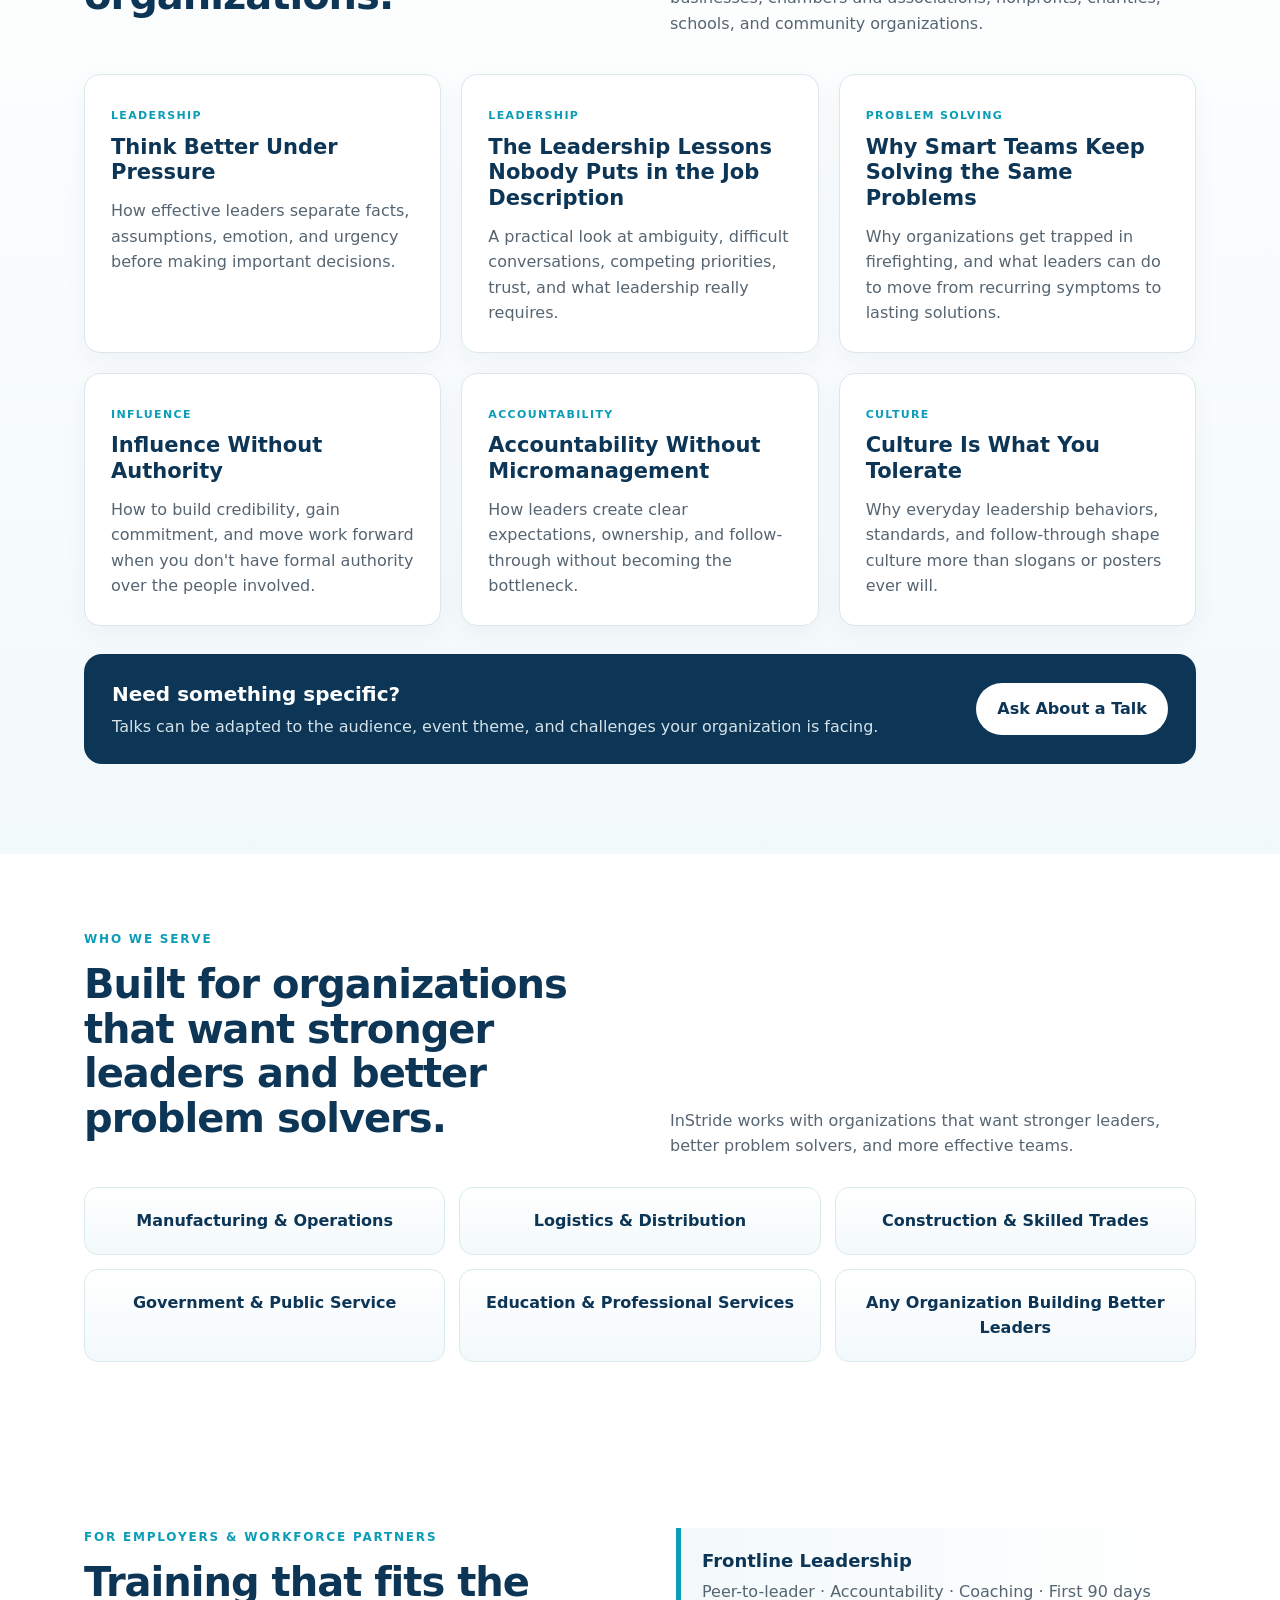
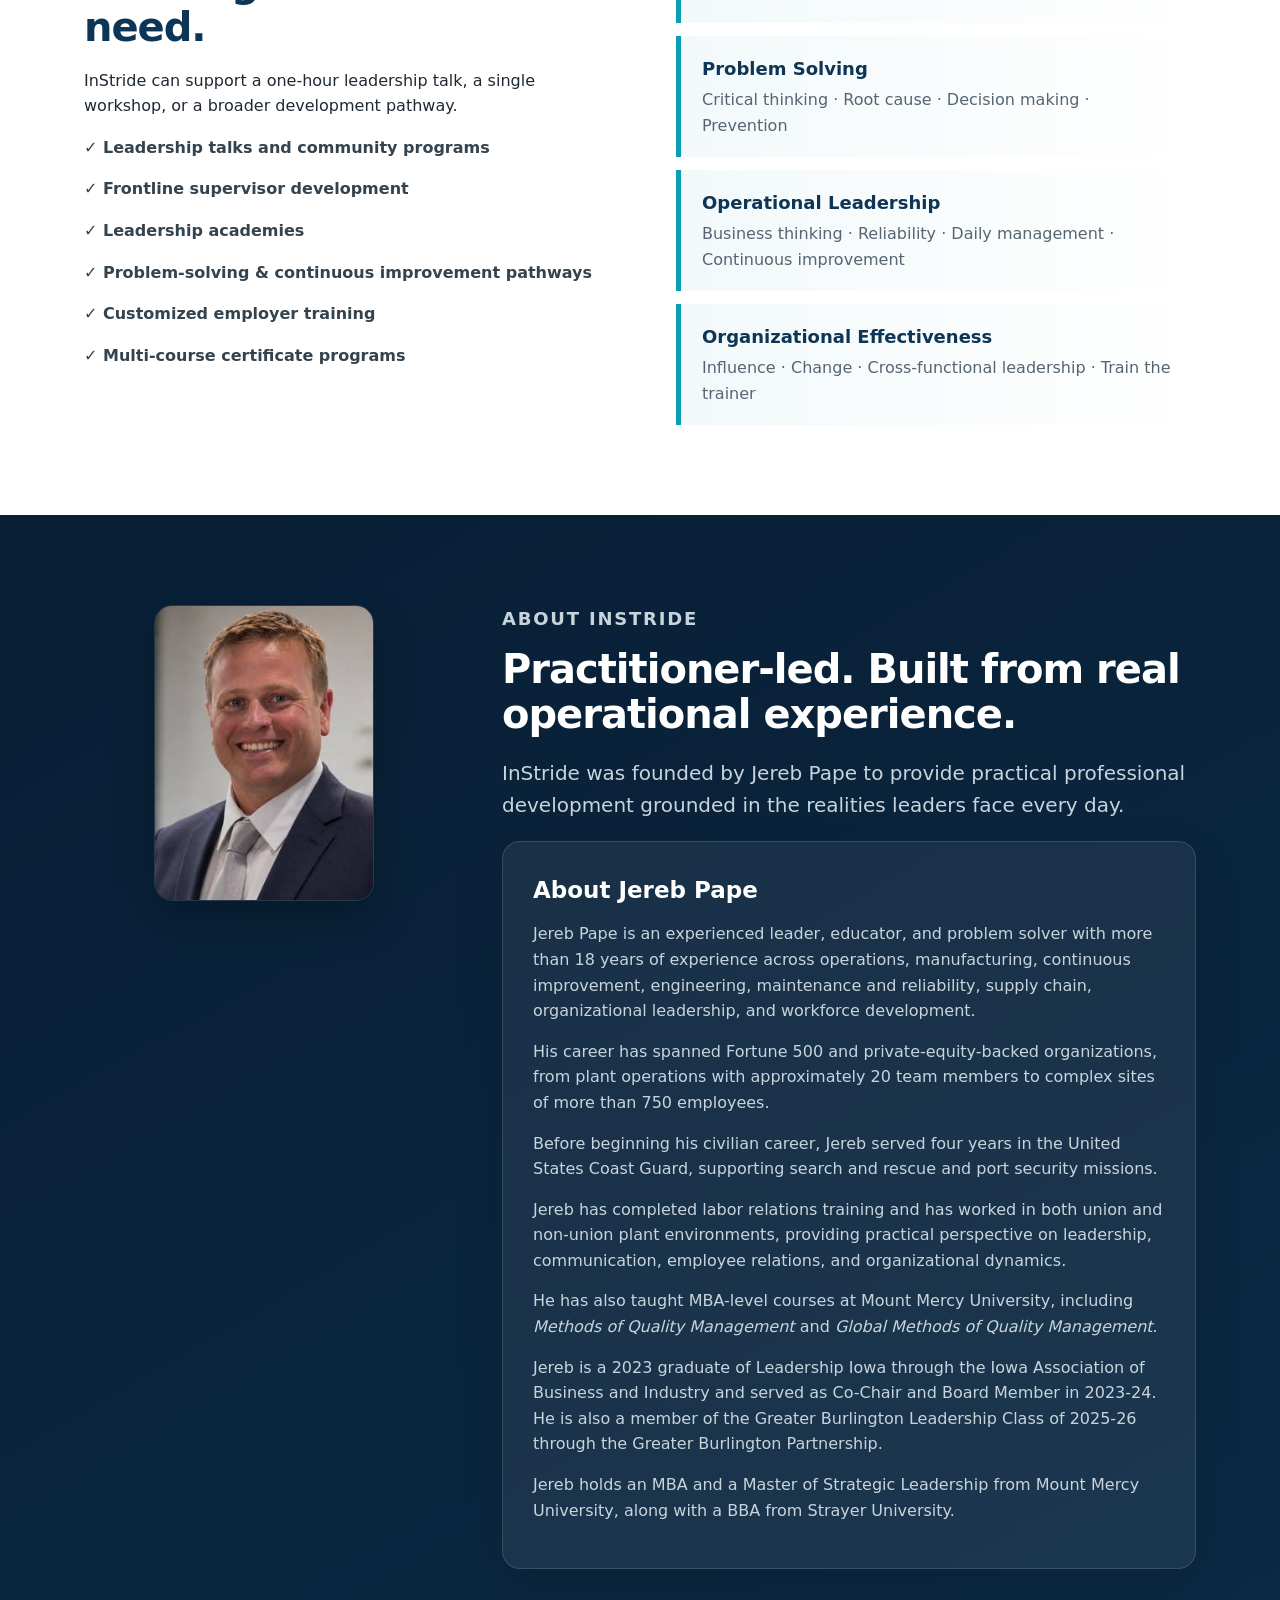
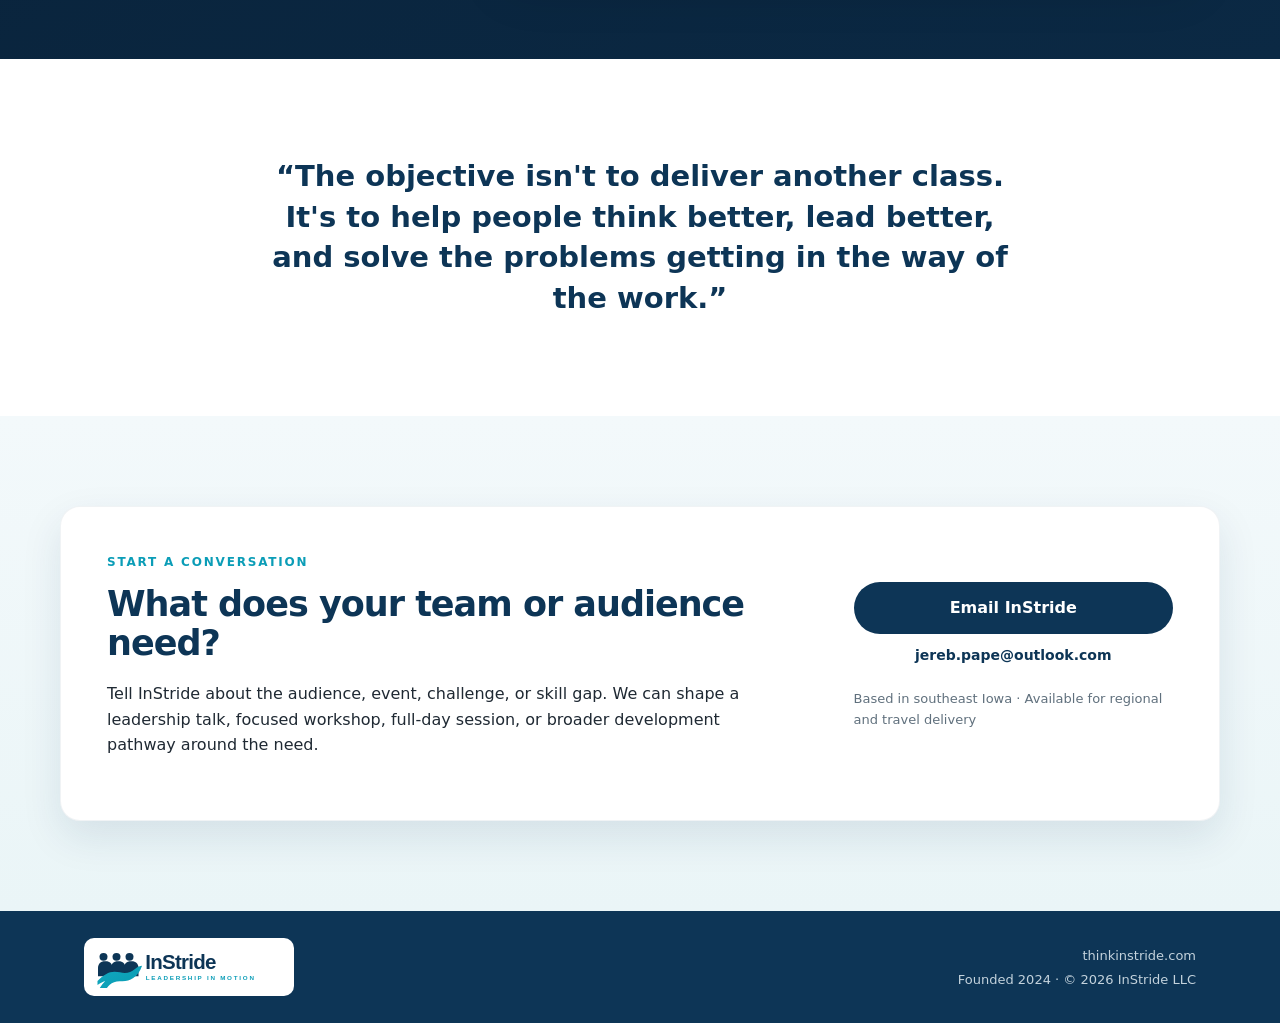
==== commit b0affafd: "Add Leadership Iowa and Greater Burlington credentials to About section" ====
--- a/index.html
+++ b/index.html
@@ -179,6 +179,7 @@
             <p>Before beginning his civilian career, Jereb served four years in the United States Coast Guard, supporting search and rescue and port security missions.</p>
             <p>Jereb has completed labor relations training and has worked in both union and non-union plant environments, providing practical perspective on leadership, communication, employee relations, and organizational dynamics.</p>
             <p>He has also taught MBA-level courses at Mount Mercy University, including <em>Methods of Quality Management</em> and <em>Global Methods of Quality Management</em>.</p>
+            <p>Jereb is a 2023 graduate of Leadership Iowa through the Iowa Association of Business and Industry and served as Co-Chair and Board Member in 2023-24. He is also a member of the Greater Burlington Leadership Class of 2025-26 through the Greater Burlington Partnership.</p>
             <p>Jereb holds an MBA and a Master of Strategic Leadership from Mount Mercy University, along with a BBA from Strayer University.</p>
           </div>
         </div>
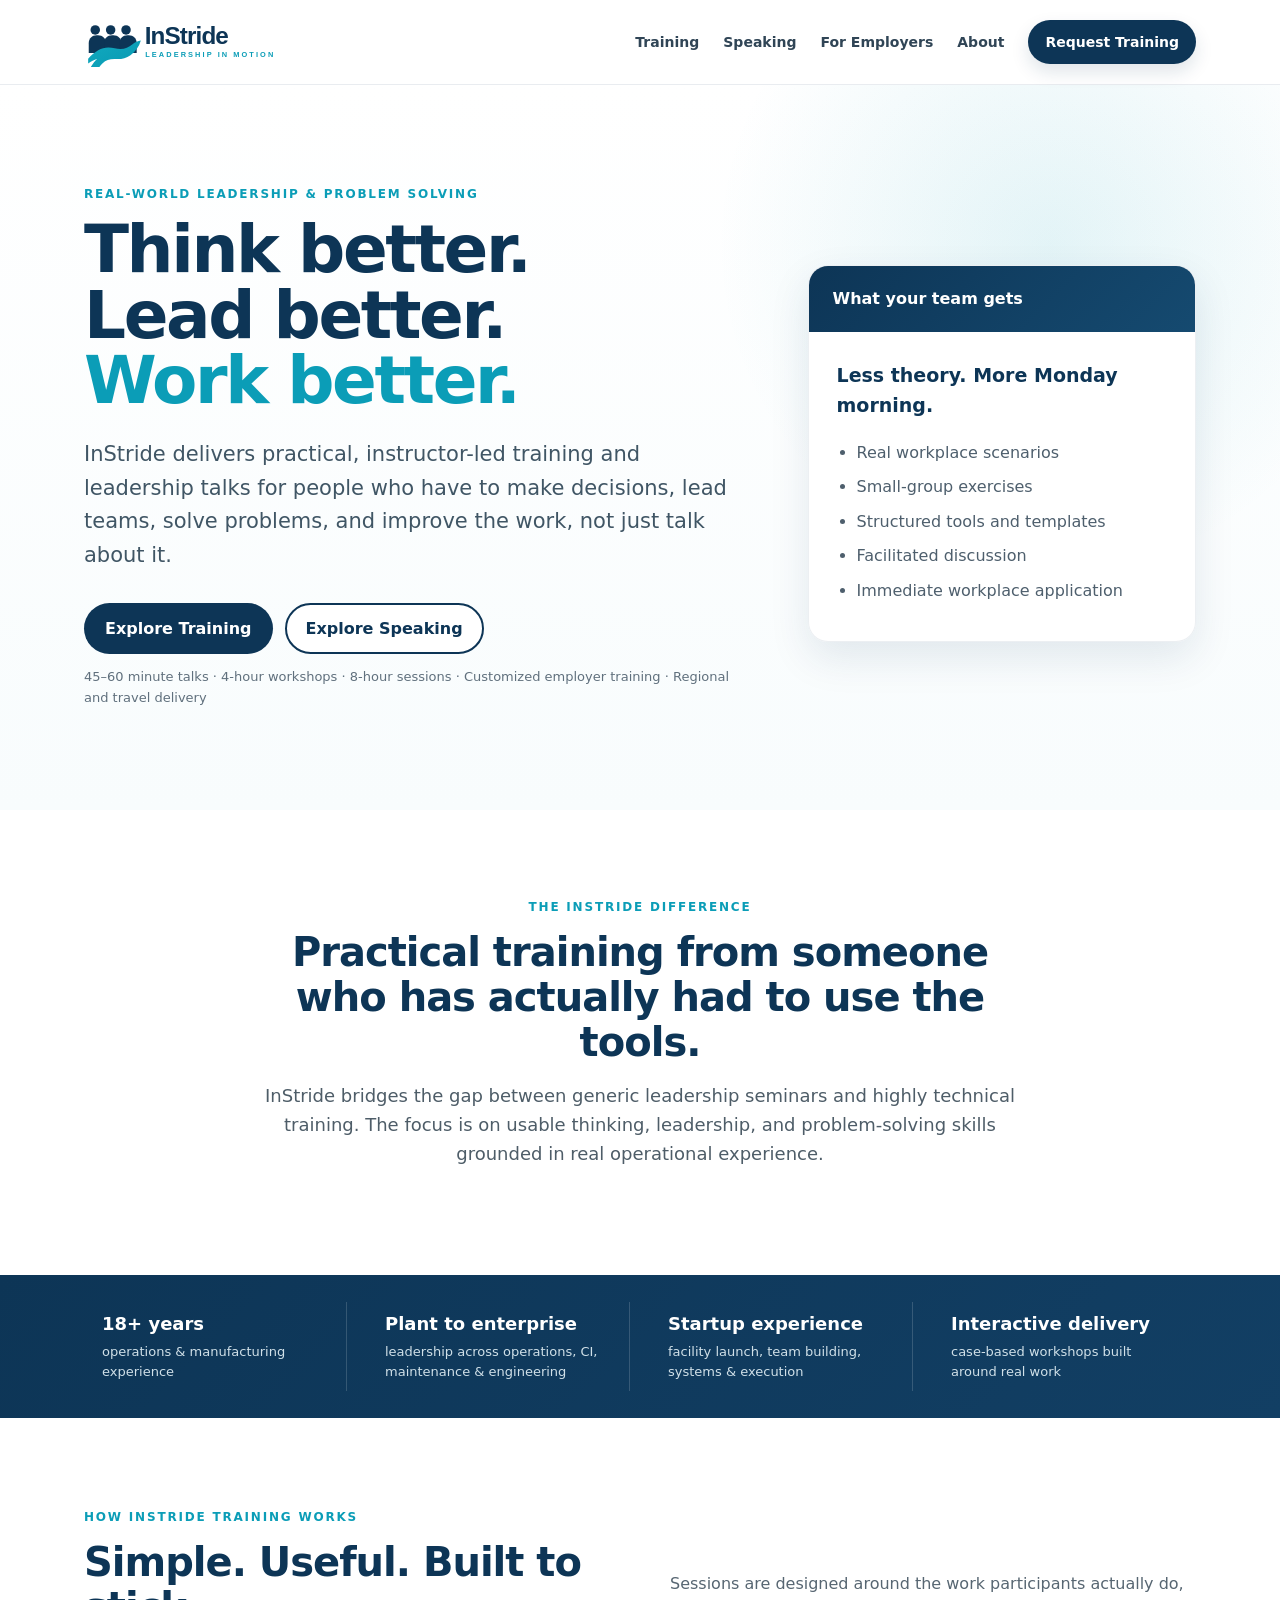
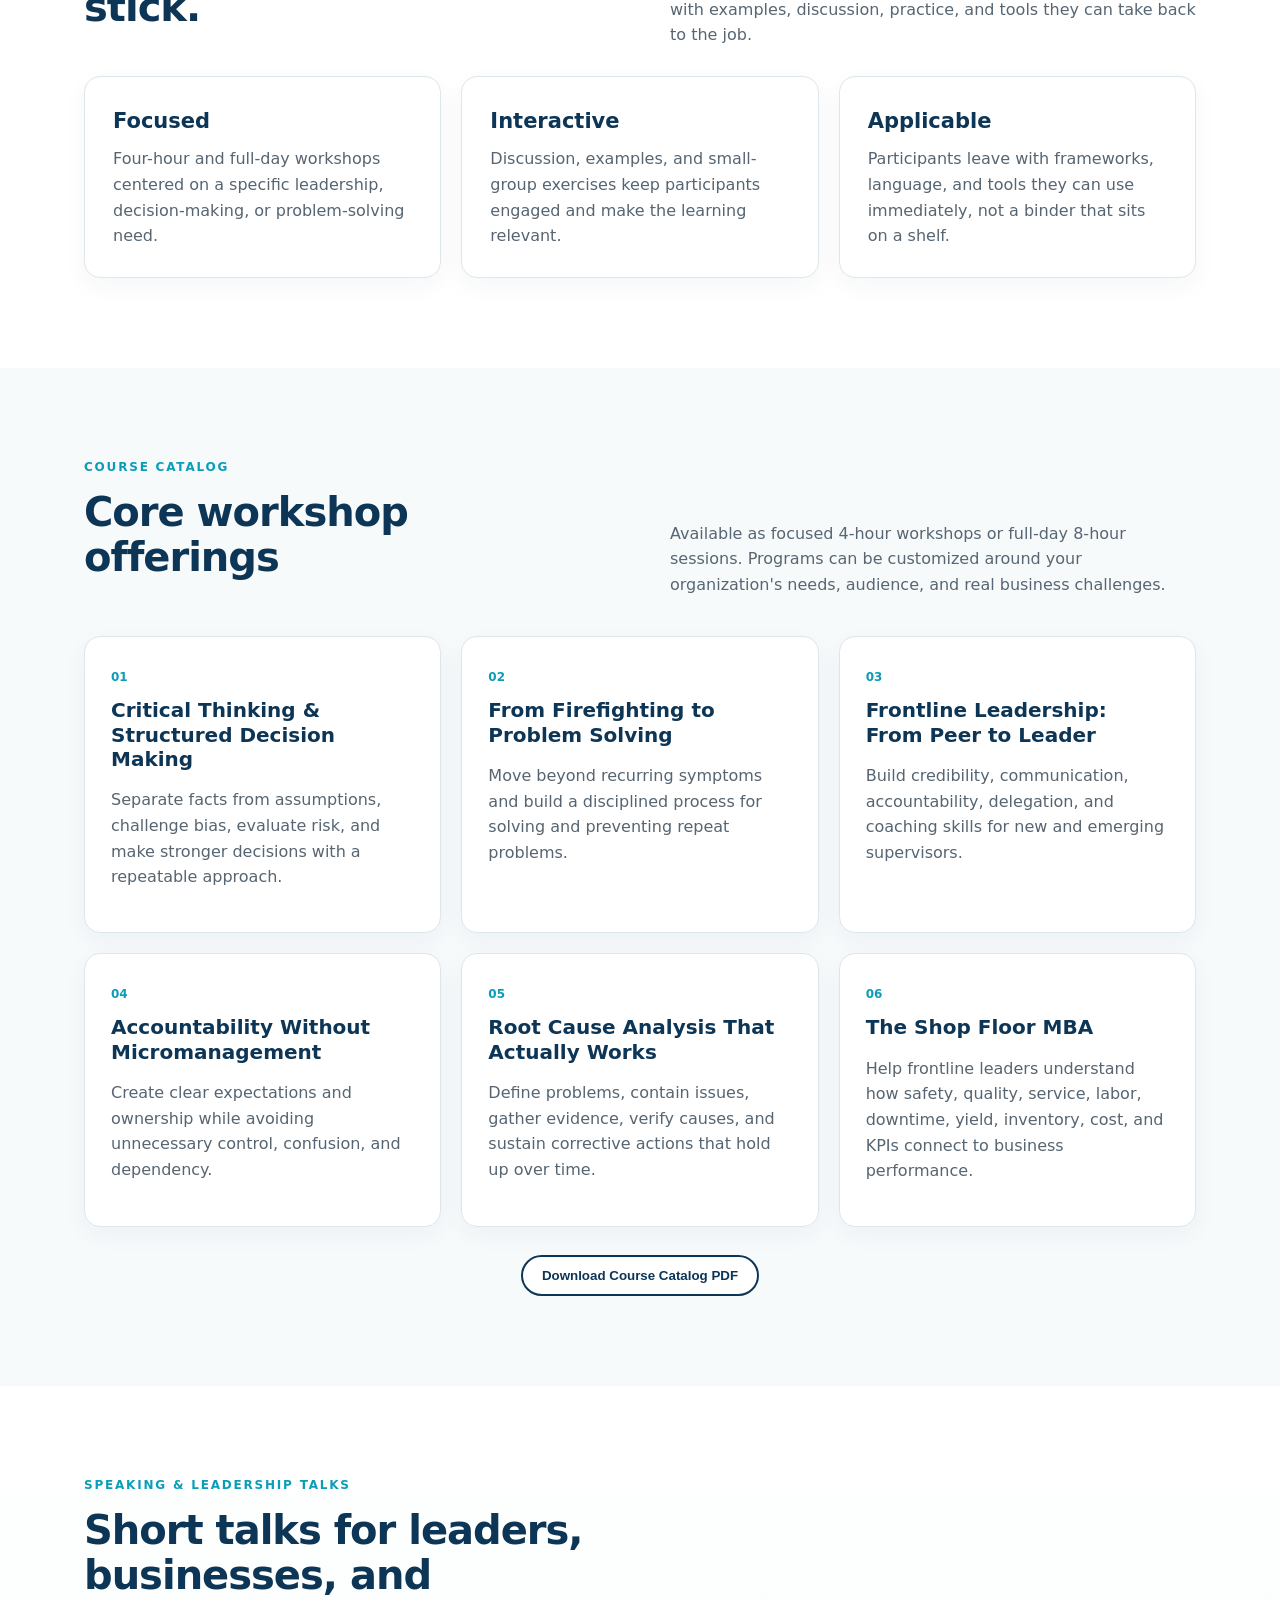
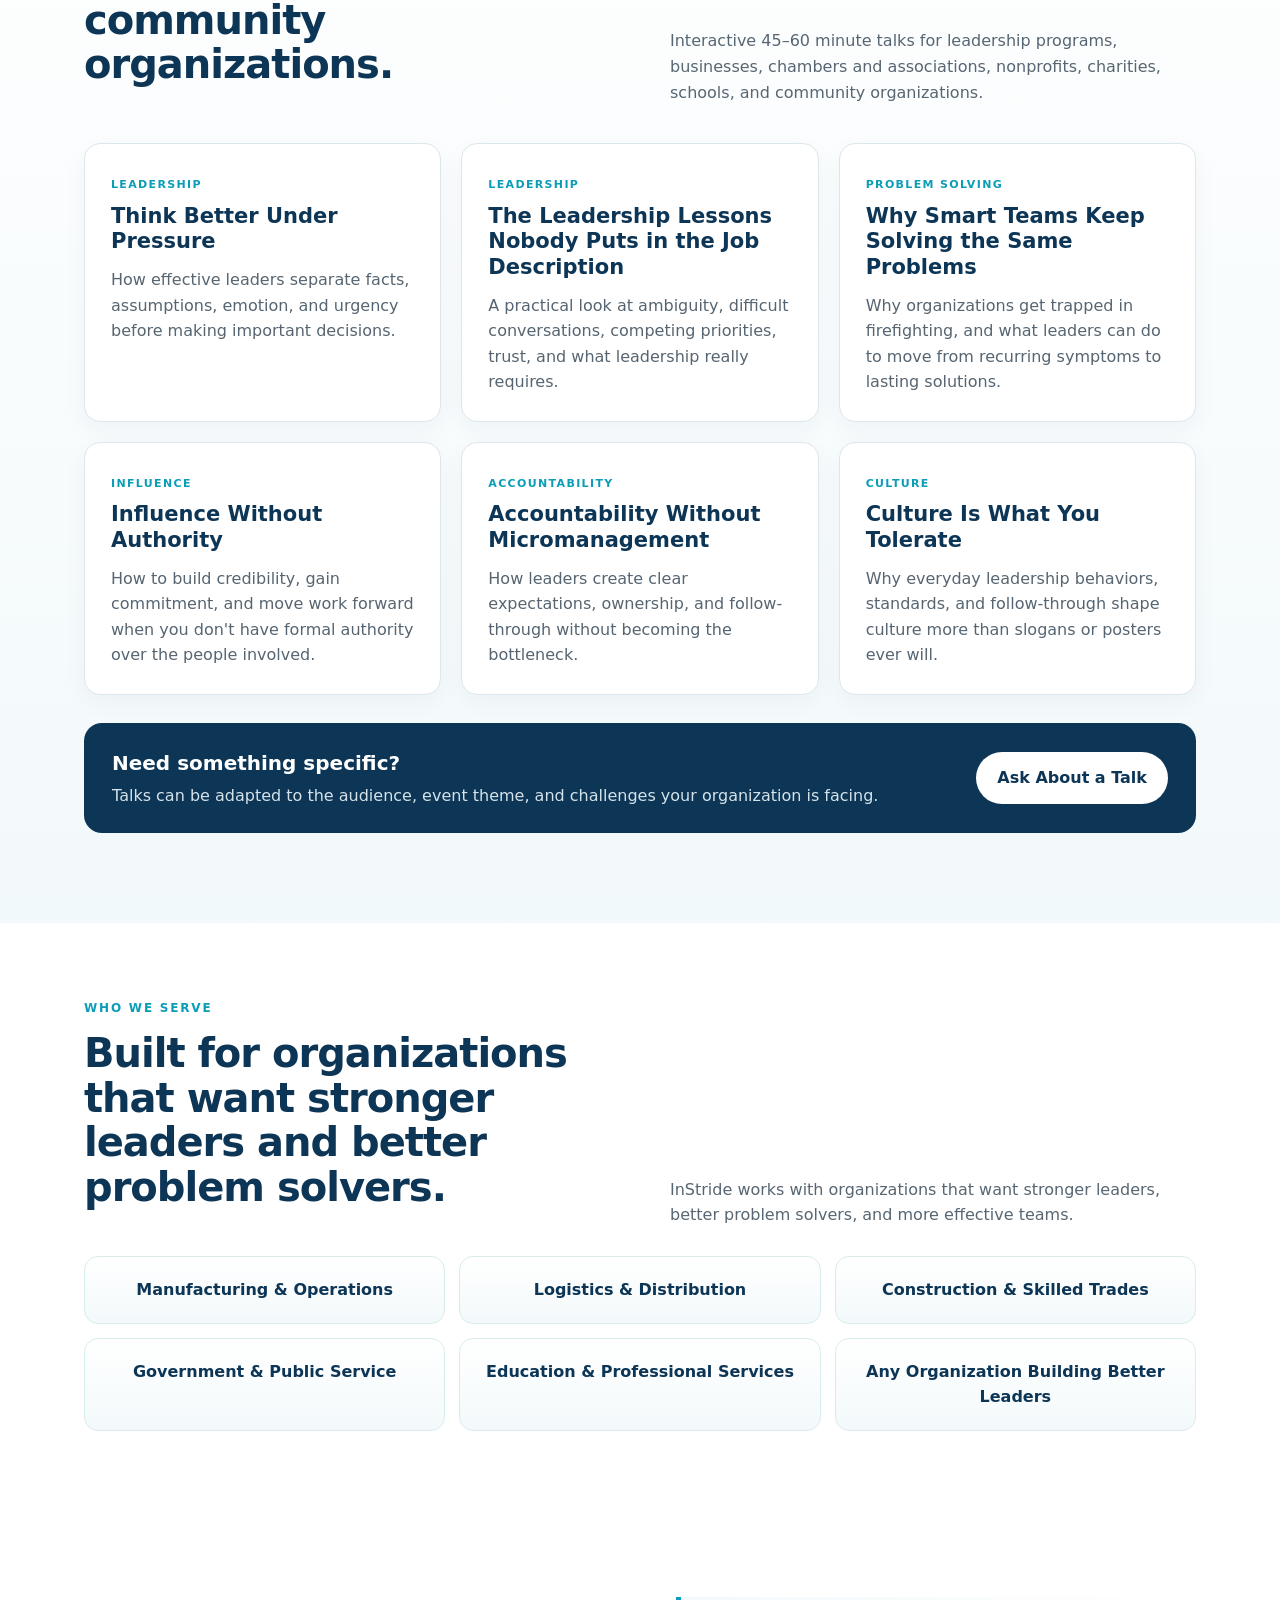
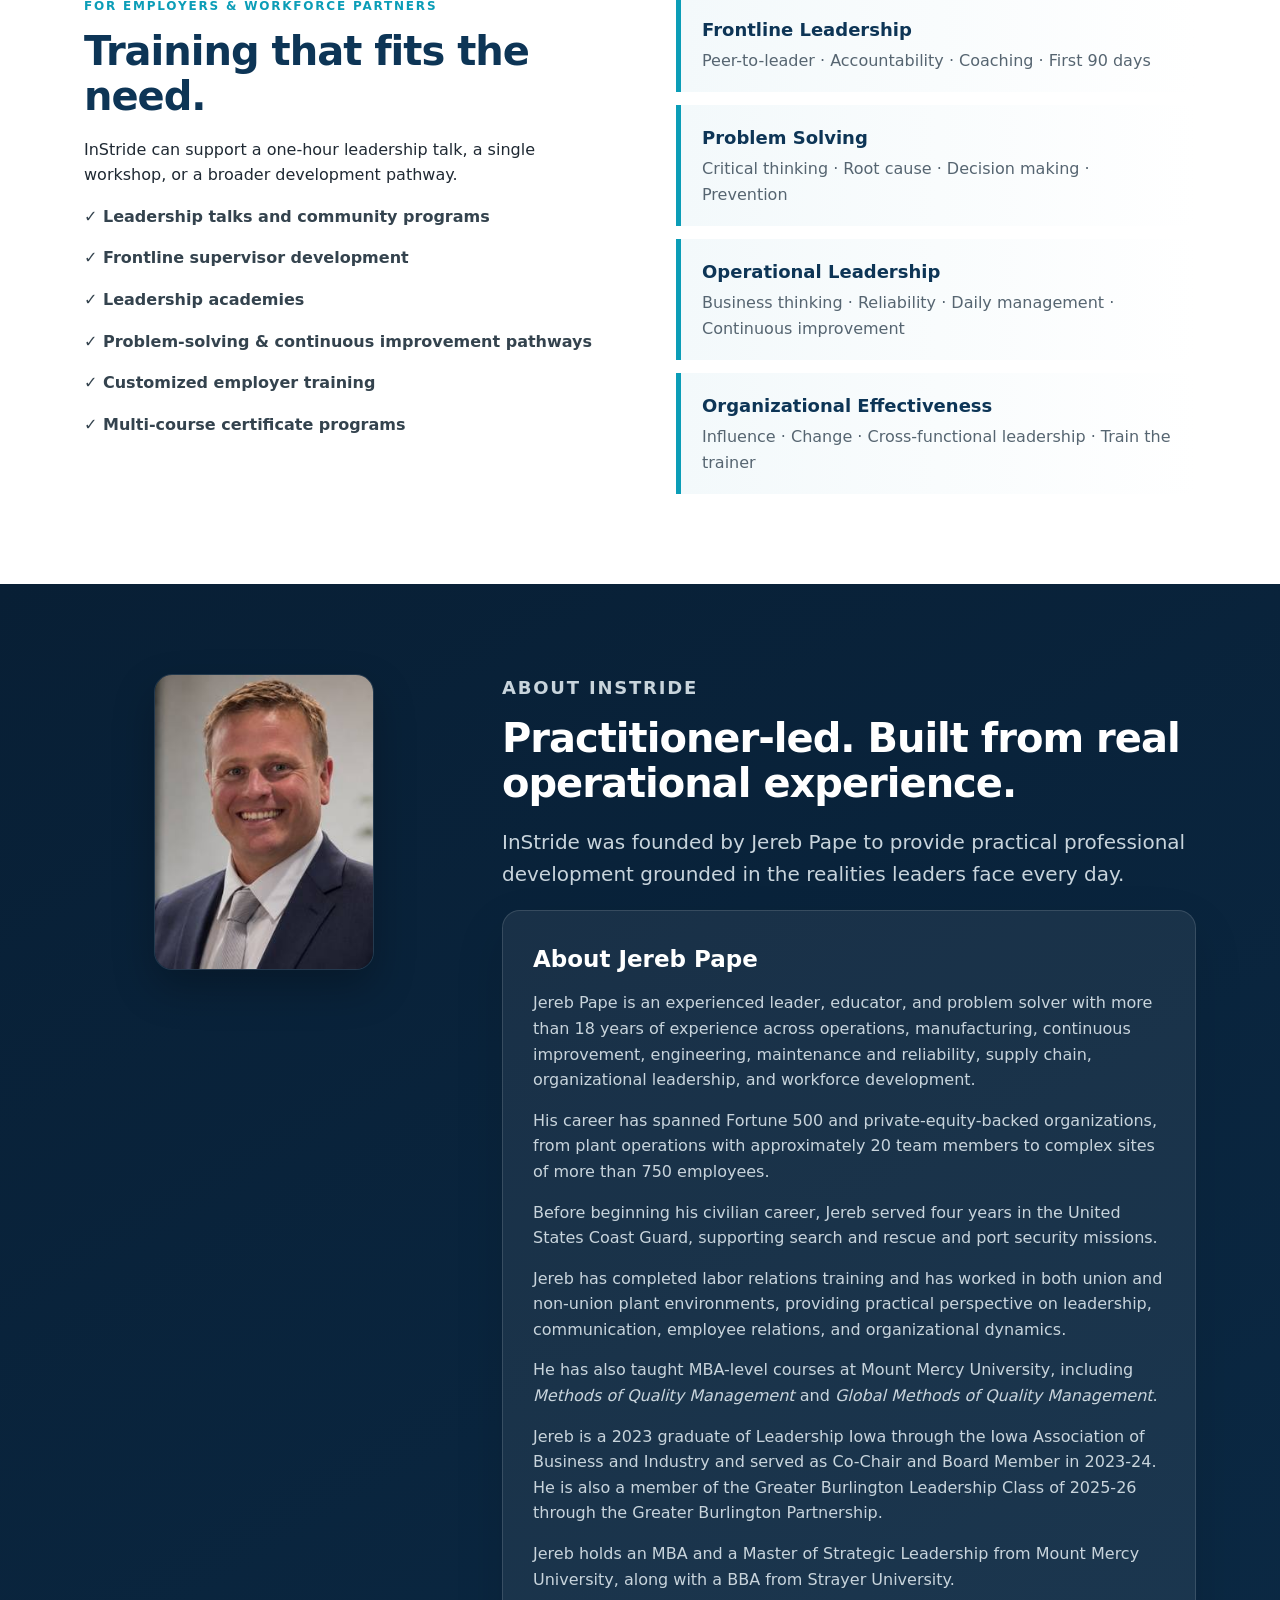
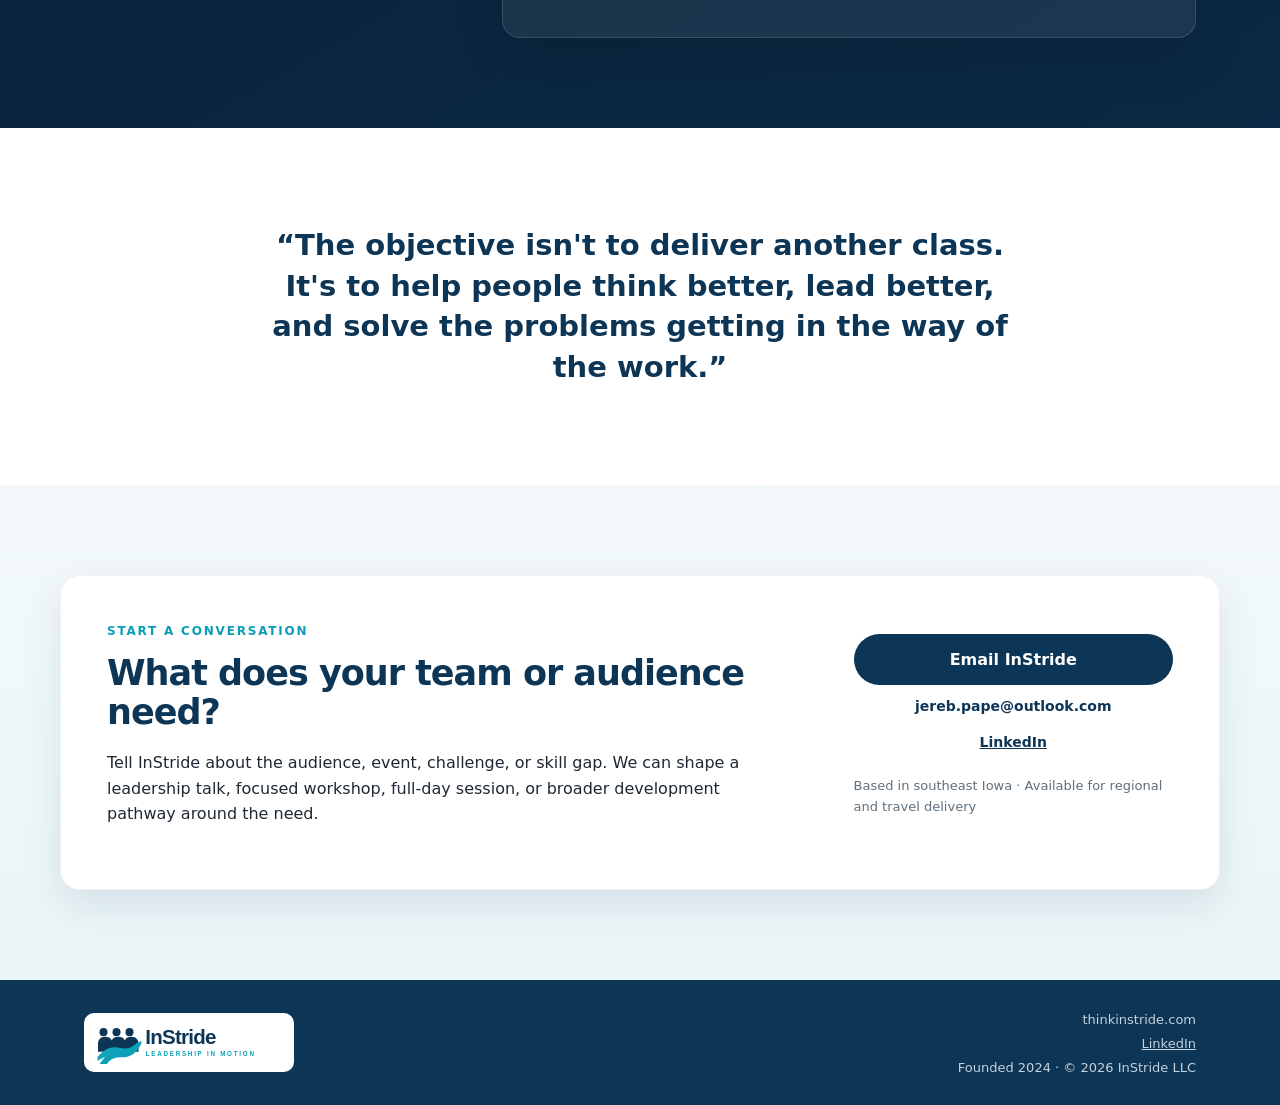
==== commit 289c1611: "Add downloadable course catalog and LinkedIn link" ====
--- a/index.html
+++ b/index.html
@@ -98,6 +98,9 @@
           <article class="course"><span>05</span><h3>Root Cause Analysis That Actually Works</h3><p>Define problems, contain issues, gather evidence, verify causes, and sustain corrective actions that hold up over time.</p></article>
           <article class="course"><span>06</span><h3>The Shop Floor MBA</h3><p>Help frontline leaders understand how safety, quality, service, labor, downtime, yield, inventory, cost, and KPIs connect to business performance.</p></article>
         </div>
+        <div style="margin-top:28px;text-align:center;">
+          <button class="btn secondary" type="button" onclick="downloadCatalog()">Download Course Catalog PDF</button>
+        </div>
       </div>
     </section>
 
@@ -202,6 +205,7 @@
         <div class="contact-actions">
           <a class="btn primary wide" href="mailto:jereb.pape@outlook.com?subject=InStride%20Training%20or%20Speaking%20Inquiry">Email InStride</a>
           <p class="contact-email">jereb.pape@outlook.com</p>
+          <a class="contact-email" href="https://www.linkedin.com/in/jereb-pape-2ba810254" target="_blank" rel="noopener noreferrer">LinkedIn</a>
           <p class="micro">Based in southeast Iowa · Available for regional and travel delivery</p>
         </div>
       </div>
@@ -211,8 +215,32 @@
   <footer>
     <div class="container footer-wrap">
       <a class="footer-logo" href="#top" aria-label="Back to top"><img src="assets/instride-logo.svg" alt="InStride, Leadership in Motion" /></a>
-      <div><span>thinkinstride.com</span><span>Founded 2024 · © 2026 InStride LLC</span></div>
+      <div><span>thinkinstride.com</span><span><a href="https://www.linkedin.com/in/jereb-pape-2ba810254" target="_blank" rel="noopener noreferrer">LinkedIn</a></span><span>Founded 2024 · © 2026 InStride LLC</span></div>
     </div>
   </footer>
+
+  <script>
+    async function downloadCatalog() {
+      try {
+        const response = await fetch('assets/InStride_Course_Catalog.b64');
+        if (!response.ok) throw new Error('Catalog data could not be loaded.');
+        const base64 = (await response.text()).trim();
+        const binary = atob(base64);
+        const bytes = new Uint8Array(binary.length);
+        for (let i = 0; i < binary.length; i++) bytes[i] = binary.charCodeAt(i);
+        const blob = new Blob([bytes], { type: 'application/pdf' });
+        const url = URL.createObjectURL(blob);
+        const link = document.createElement('a');
+        link.href = url;
+        link.download = 'InStride_Course_Catalog.pdf';
+        document.body.appendChild(link);
+        link.click();
+        link.remove();
+        URL.revokeObjectURL(url);
+      } catch (error) {
+        alert('The course catalog could not be downloaded. Please email InStride and we will send it directly.');
+      }
+    }
+  </script>
 </body>
 </html>
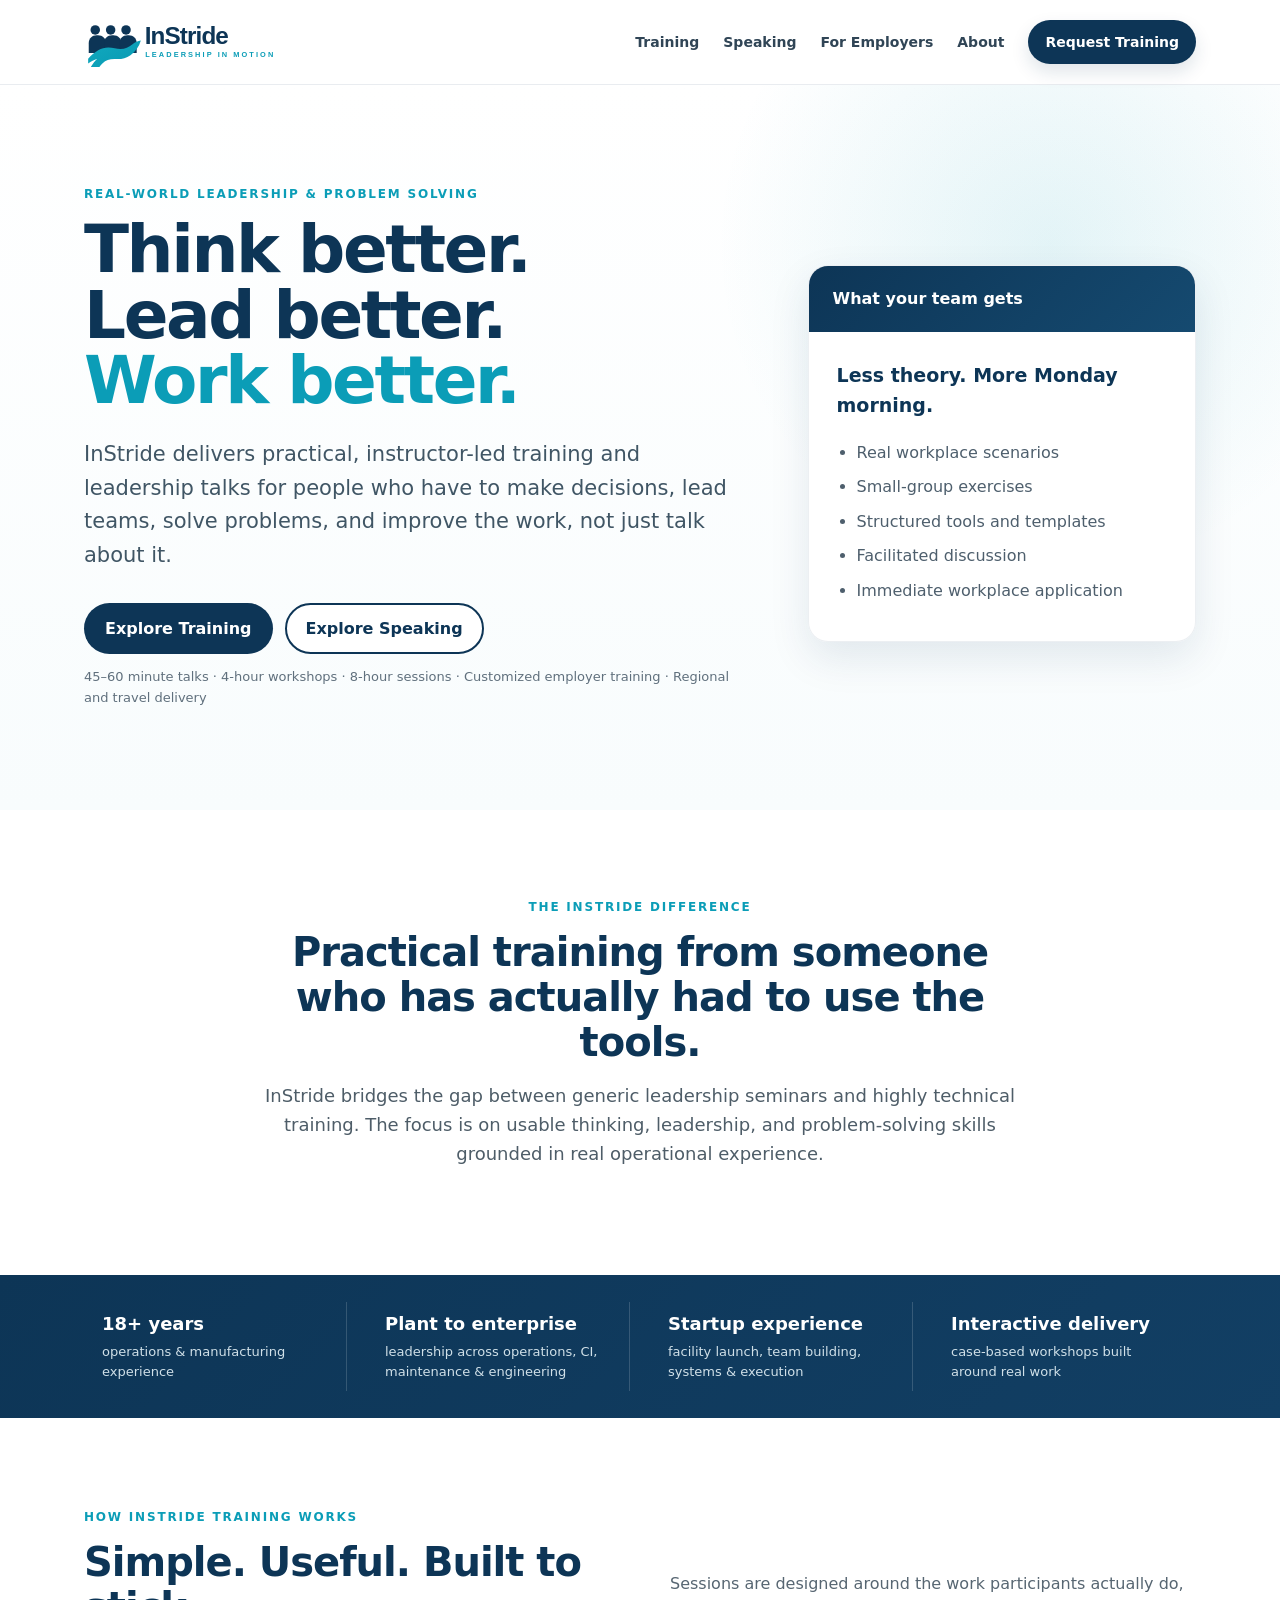
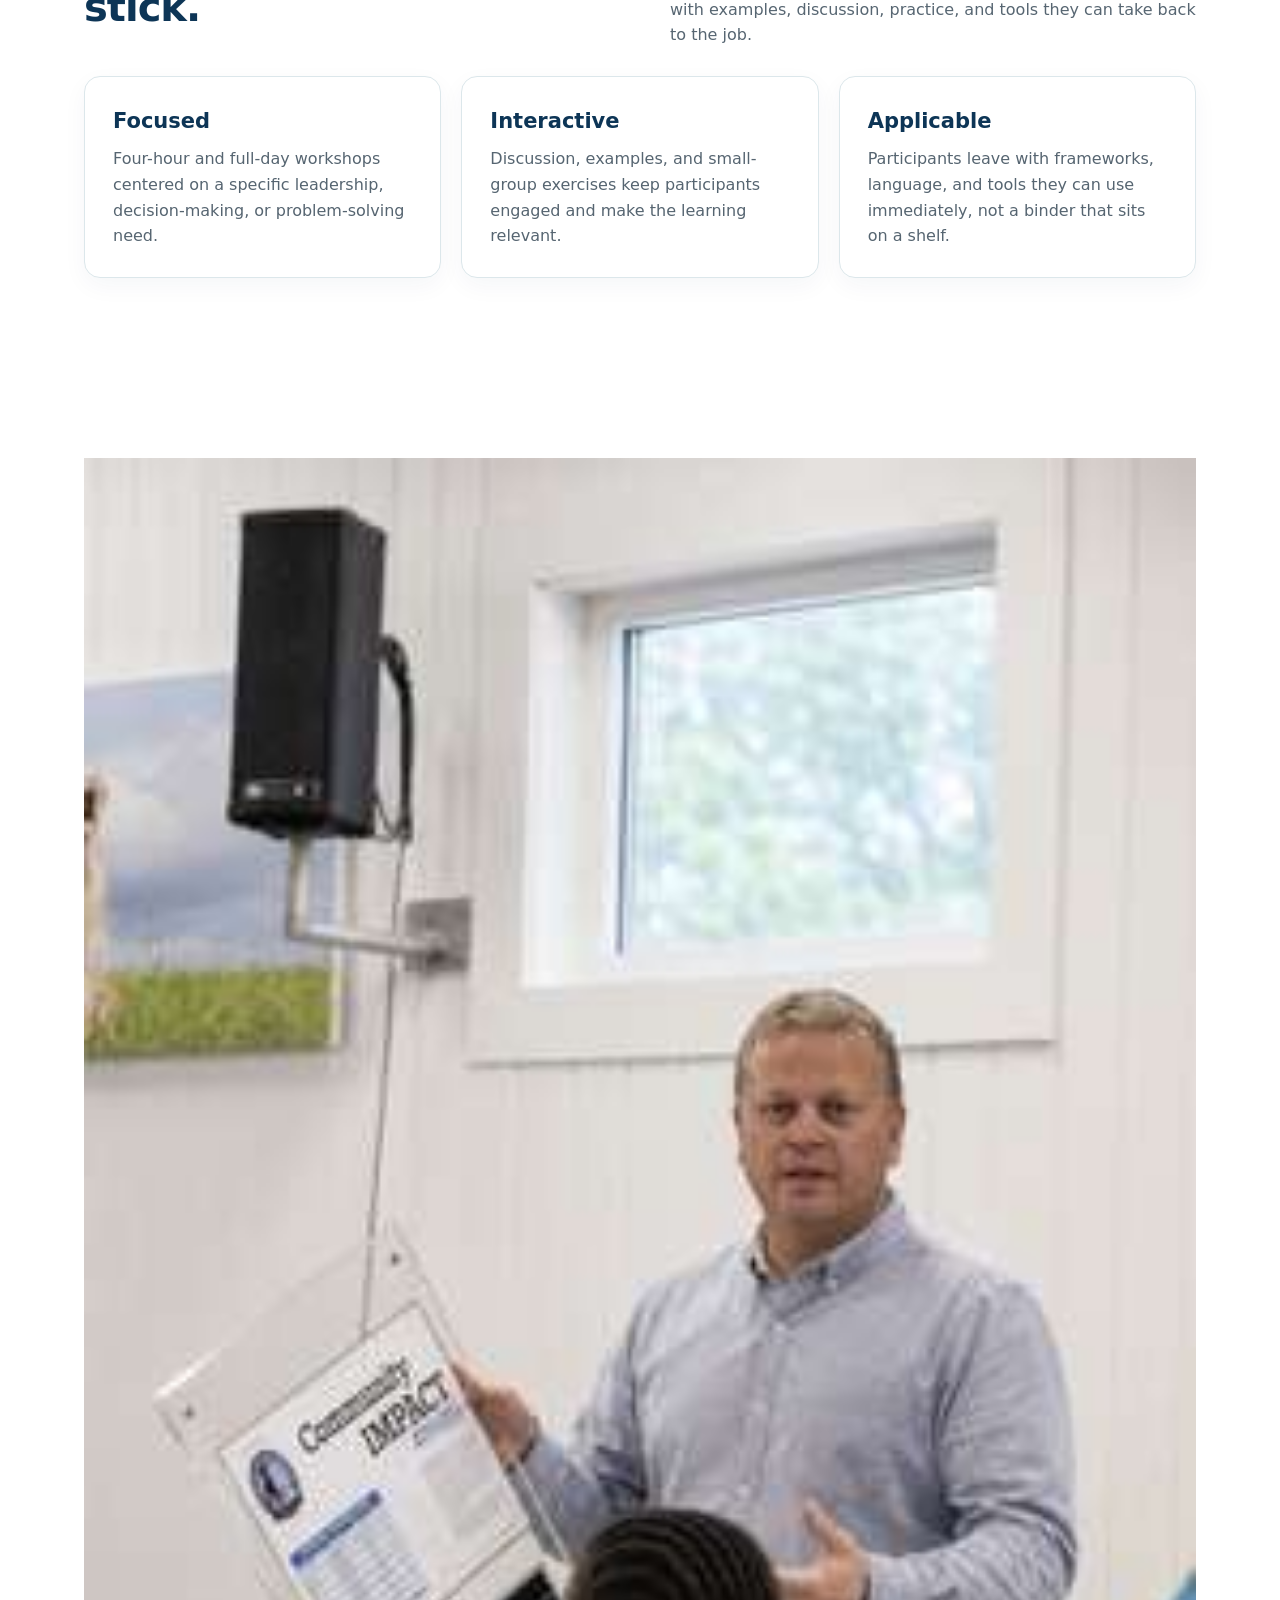
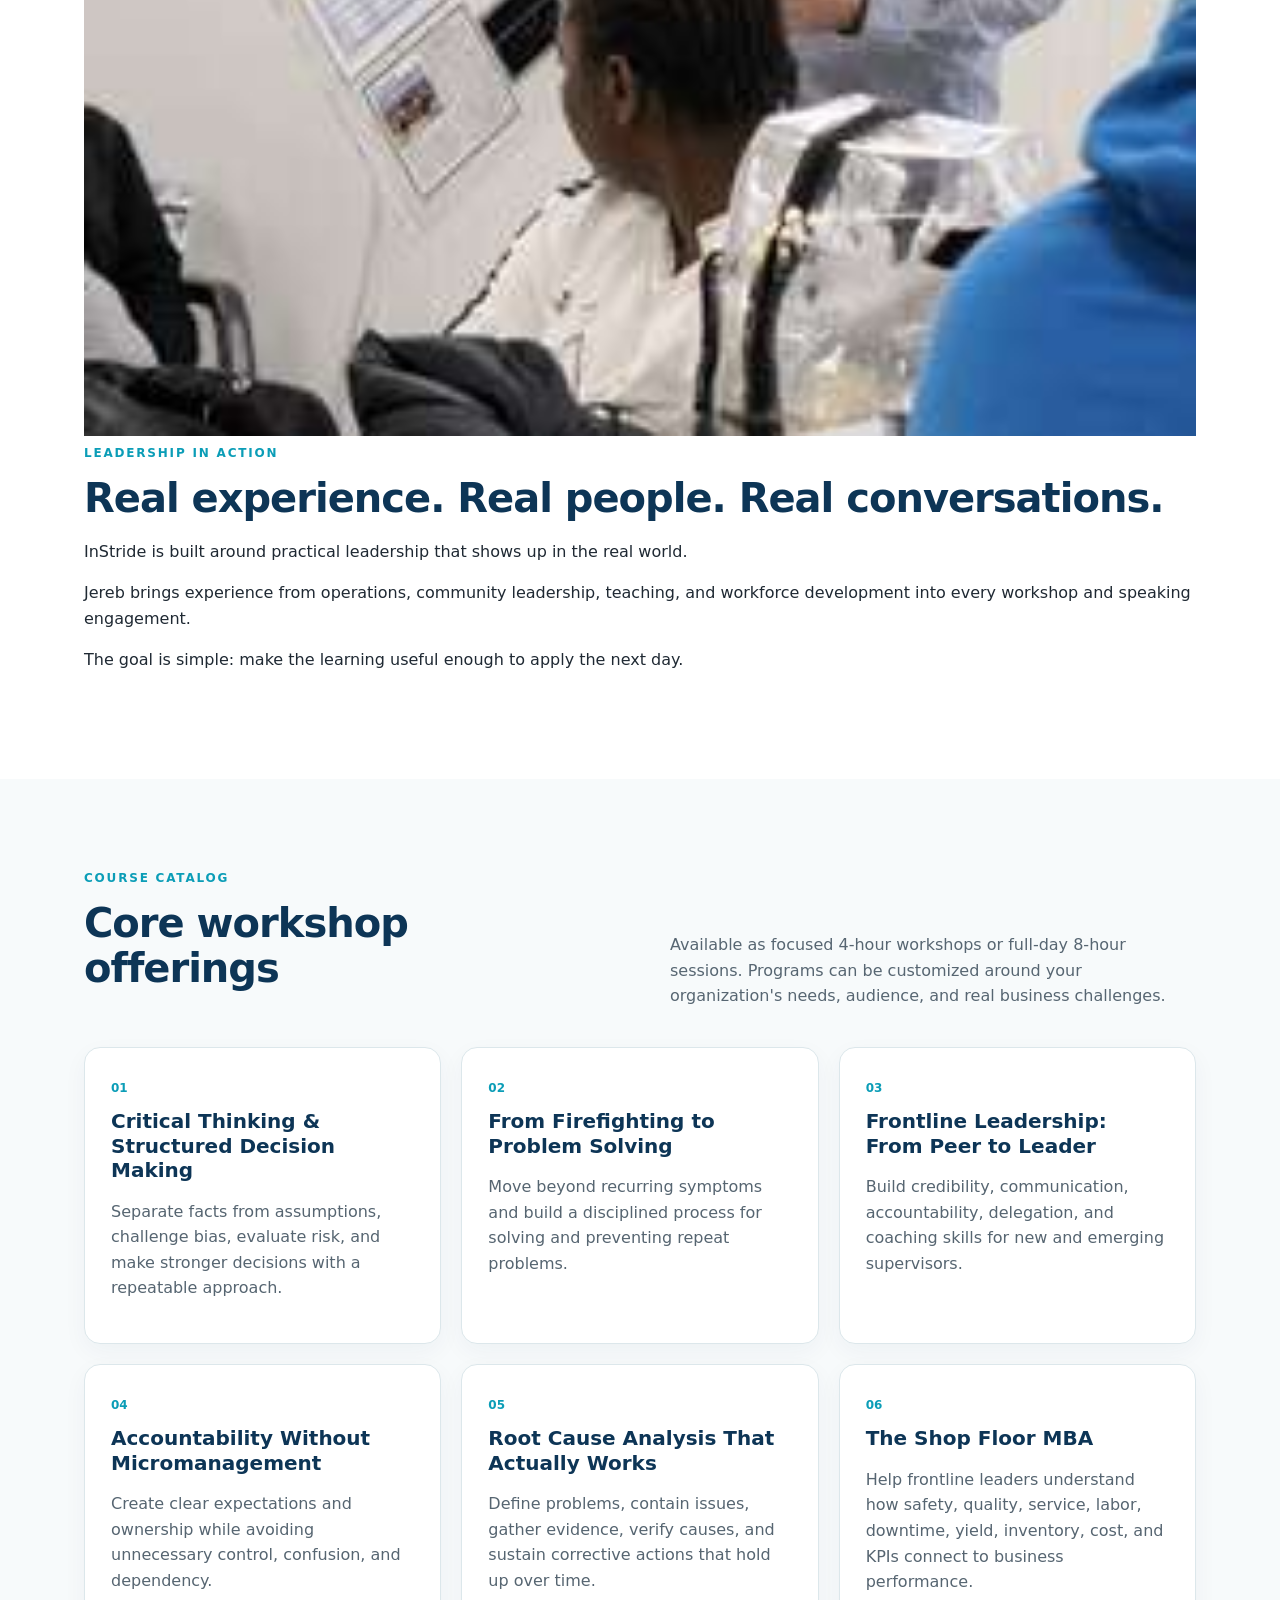
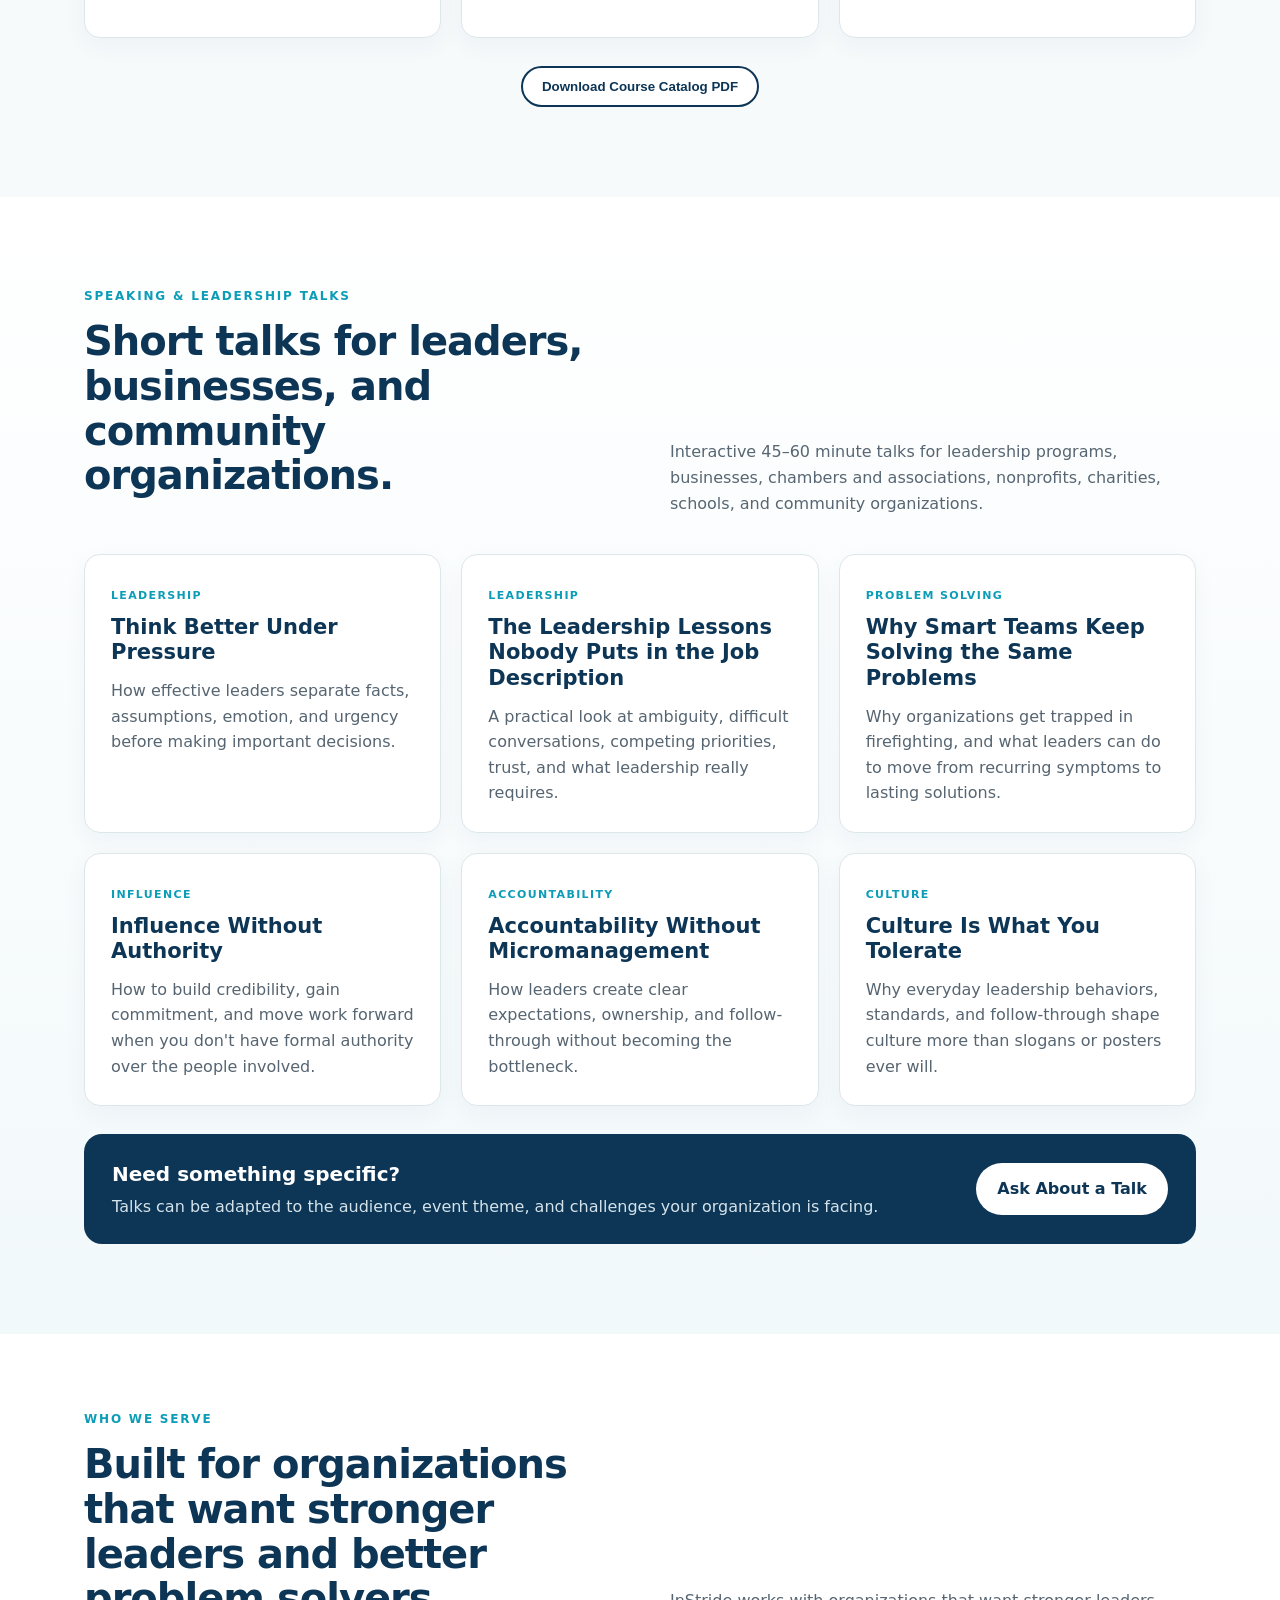
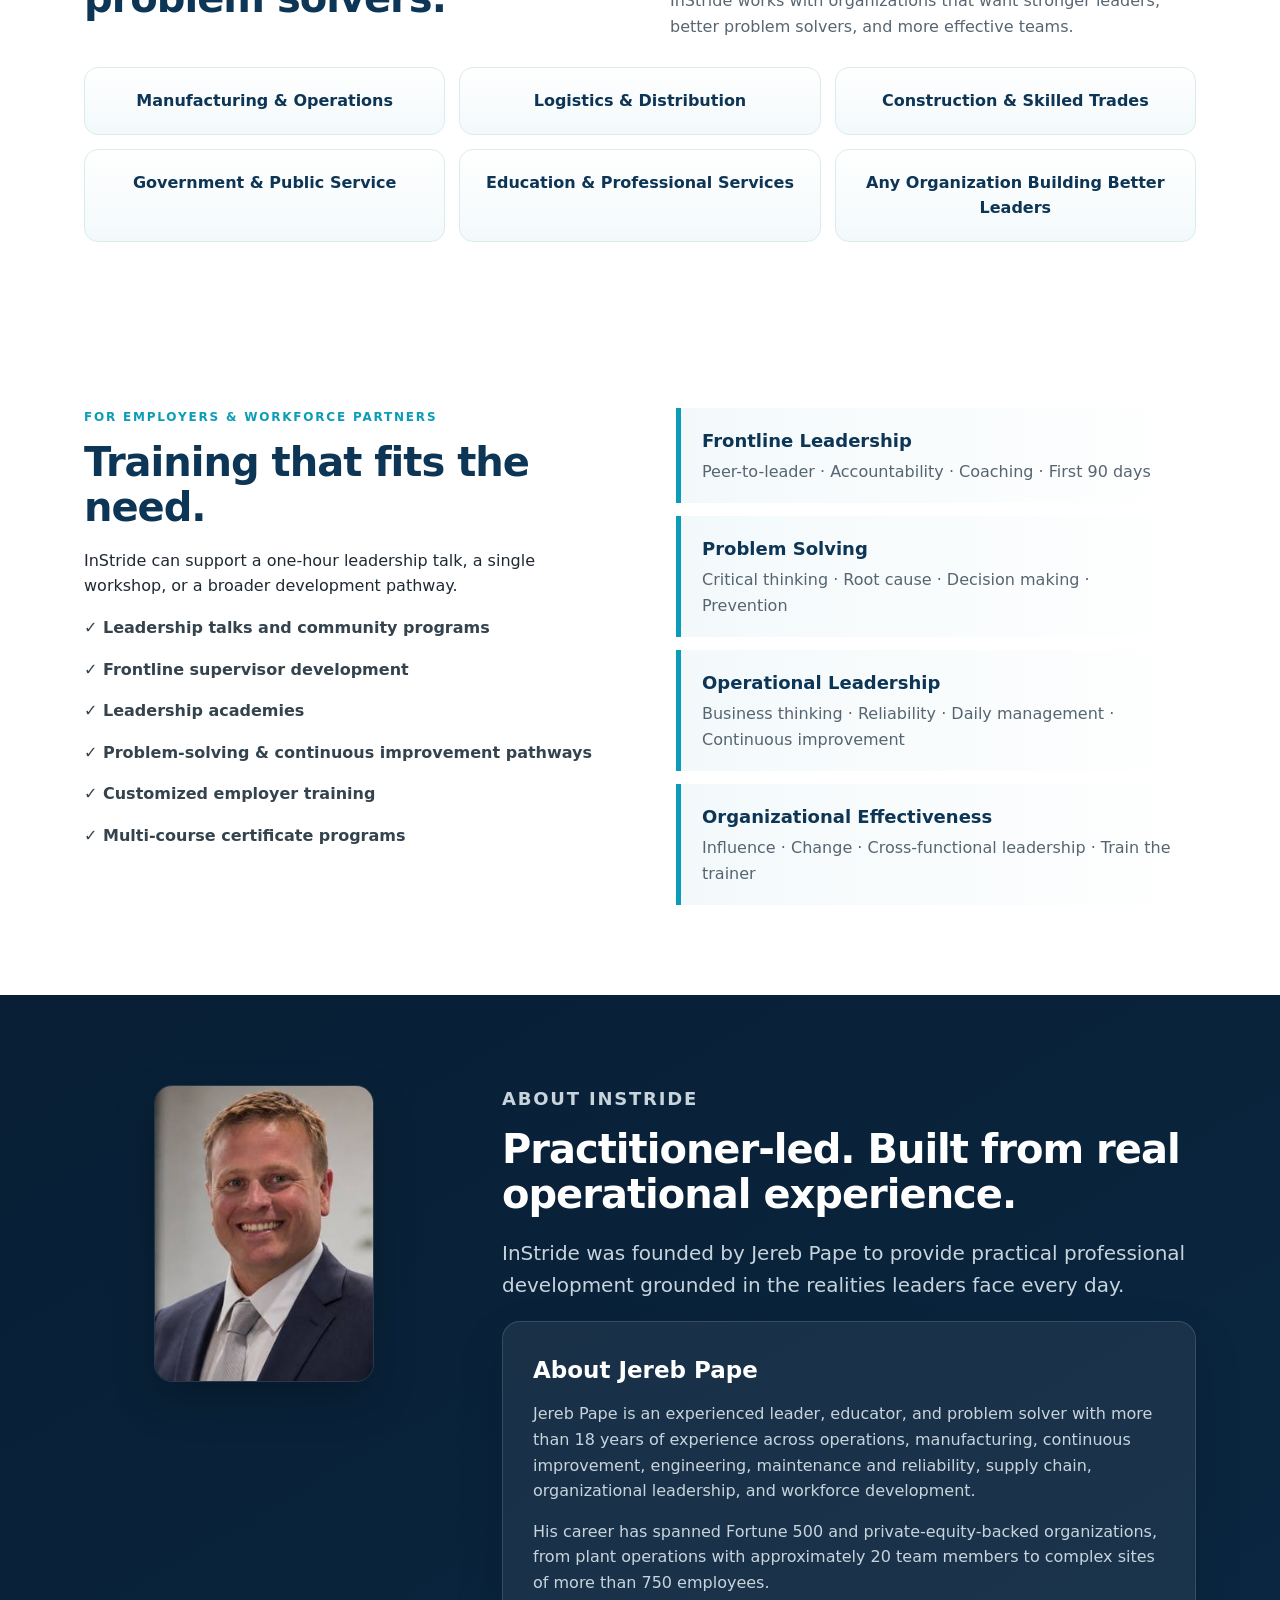
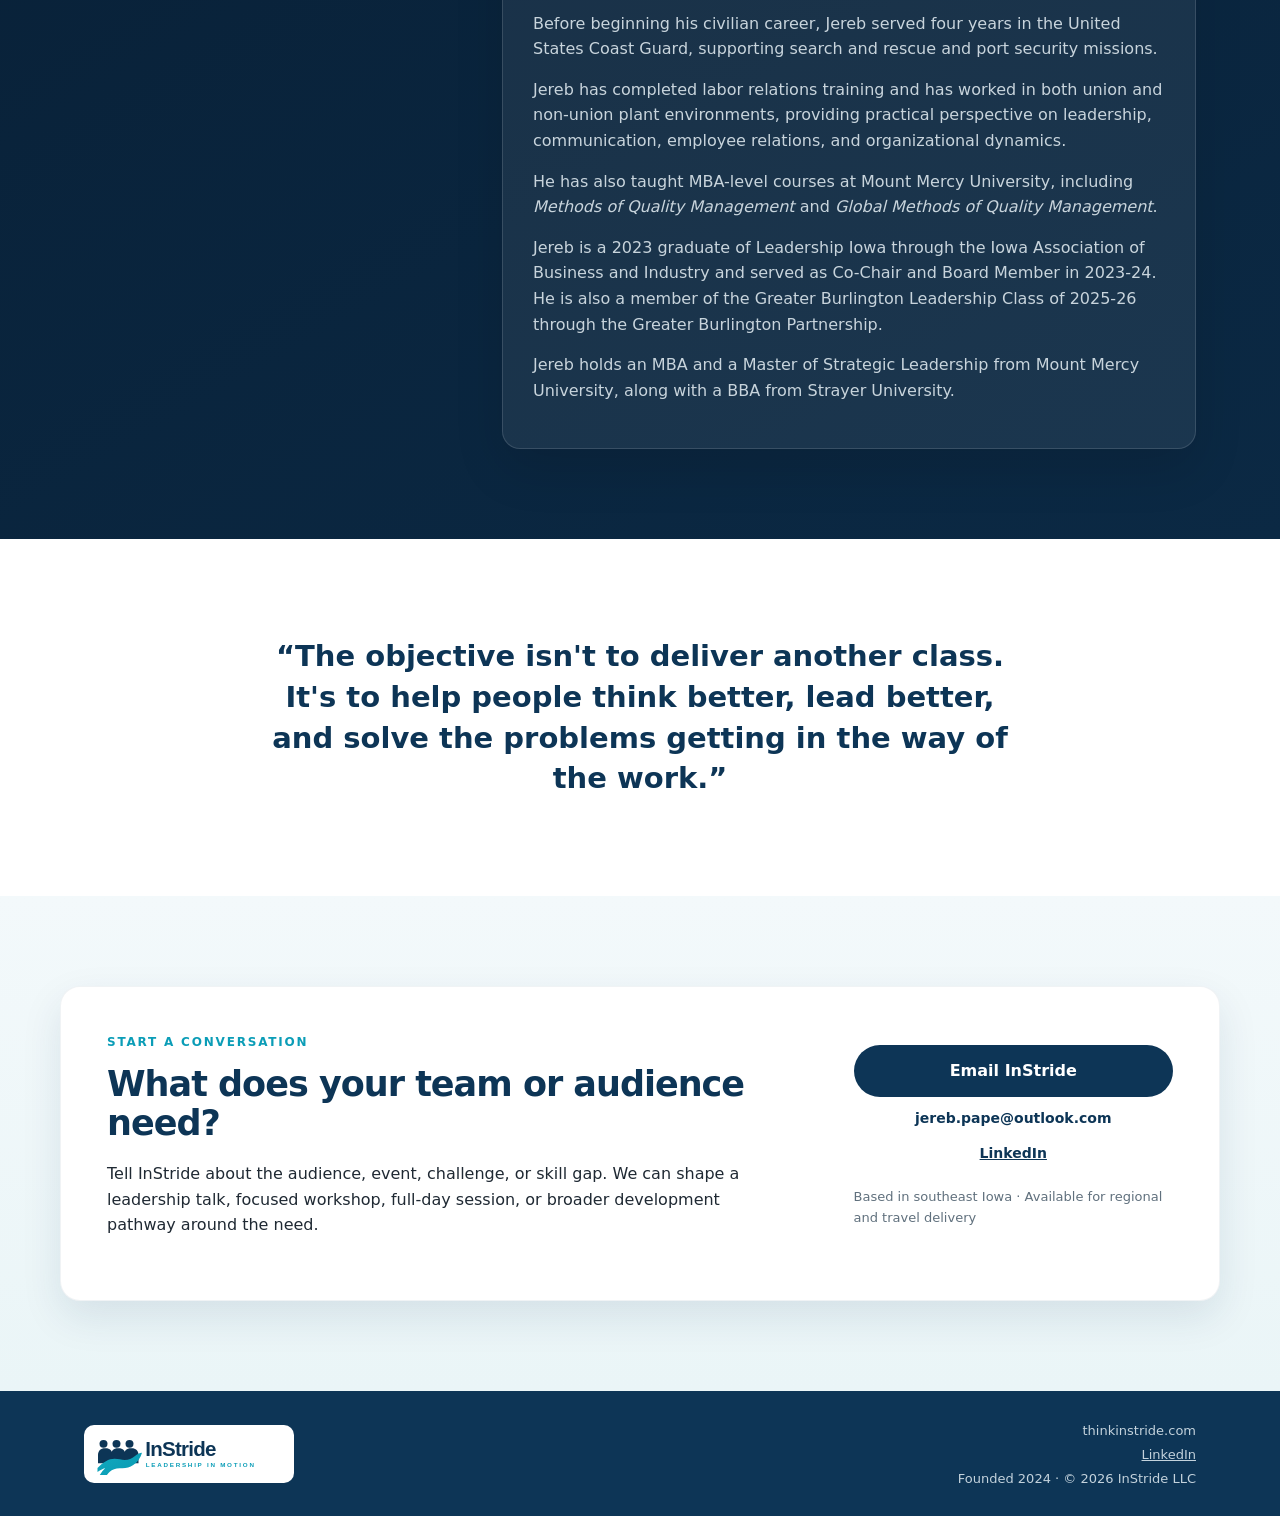
==== commit f9cbfbf8: "Add community leadership photo to homepage" ====
--- a/index.html
+++ b/index.html
@@ -84,6 +84,21 @@
       </div>
     </section>
 
+    <section class="section action-section">
+      <div class="container action-grid">
+        <div class="action-photo-card">
+          <img src="assets/jereb-community-impact.svg" alt="Jereb Pape speaking to a group and holding a Community Impact presentation board" />
+        </div>
+        <div class="action-copy">
+          <p class="eyebrow">LEADERSHIP IN ACTION</p>
+          <h2>Real experience. Real people. Real conversations.</h2>
+          <p>InStride is built around practical leadership that shows up in the real world.</p>
+          <p>Jereb brings experience from operations, community leadership, teaching, and workforce development into every workshop and speaking engagement.</p>
+          <p>The goal is simple: make the learning useful enough to apply the next day.</p>
+        </div>
+      </div>
+    </section>
+
     <section id="training" class="section alt">
       <div class="container">
         <div class="section-heading">
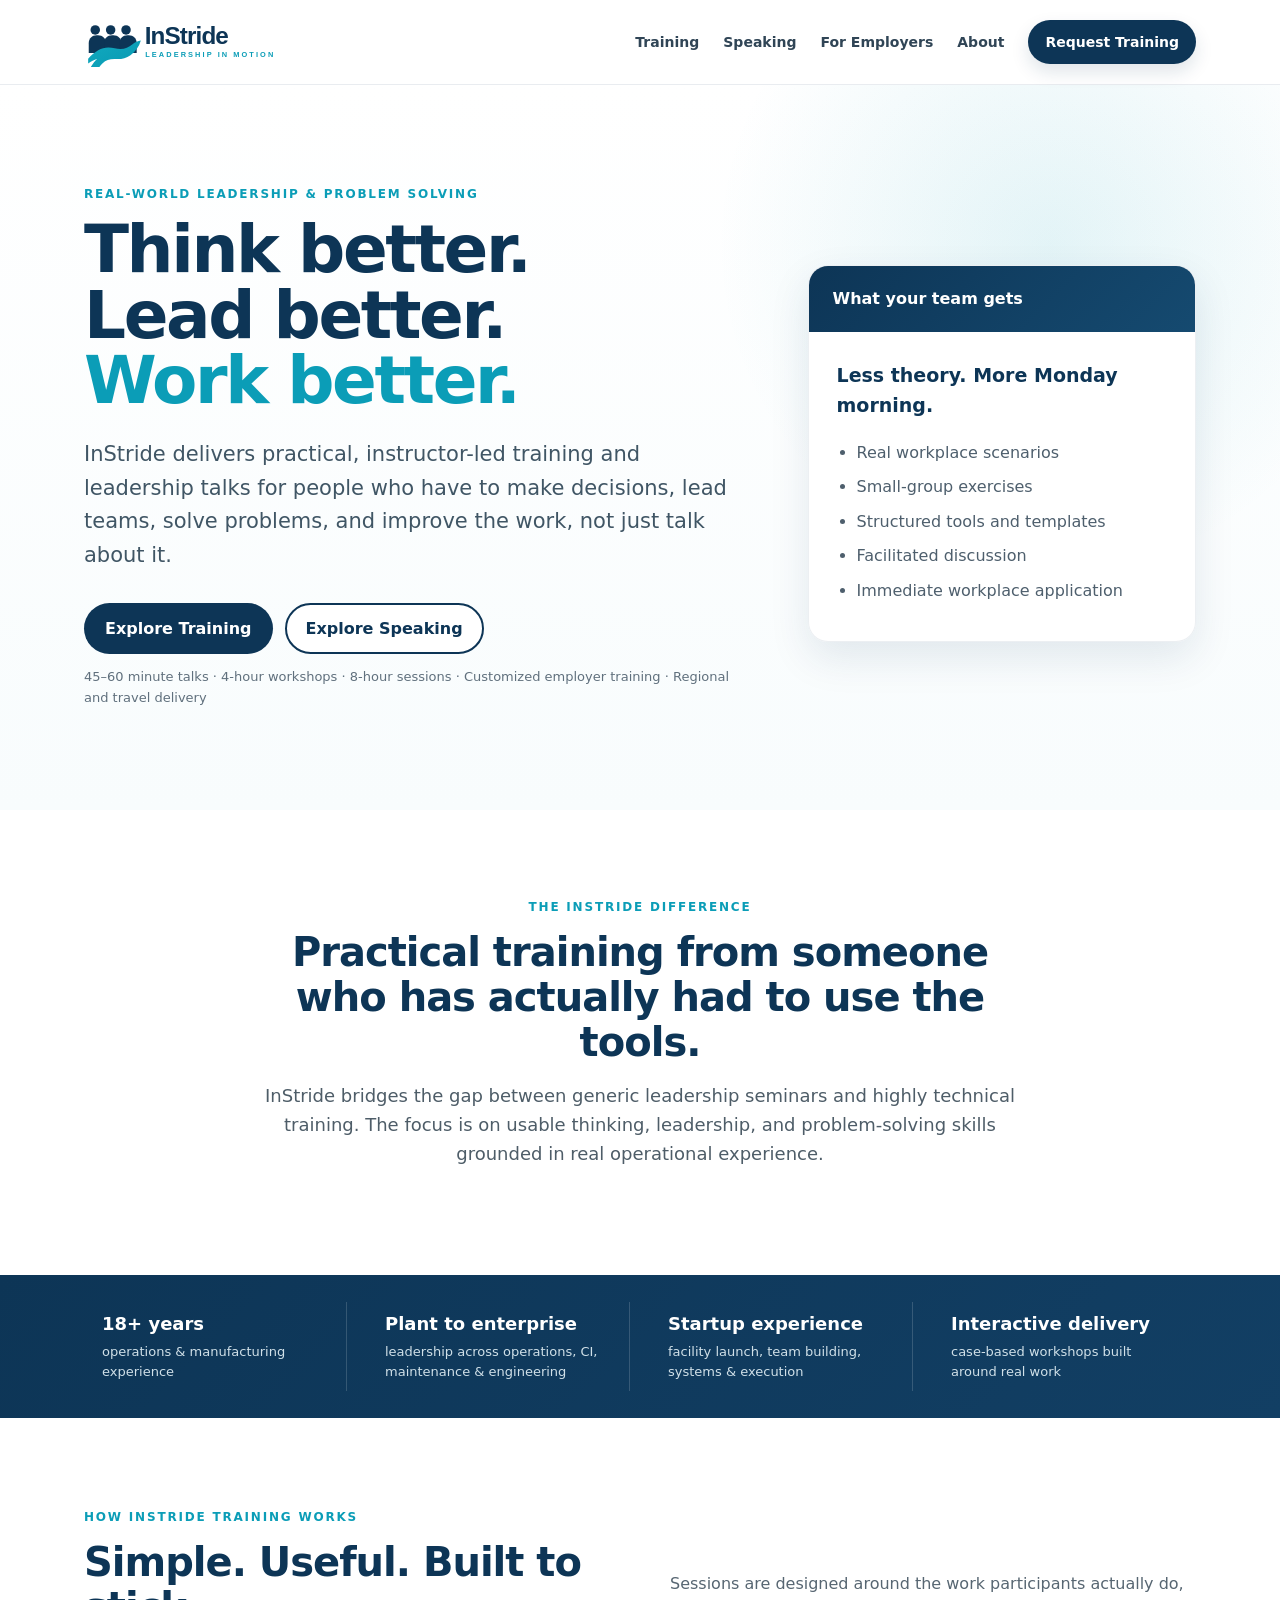
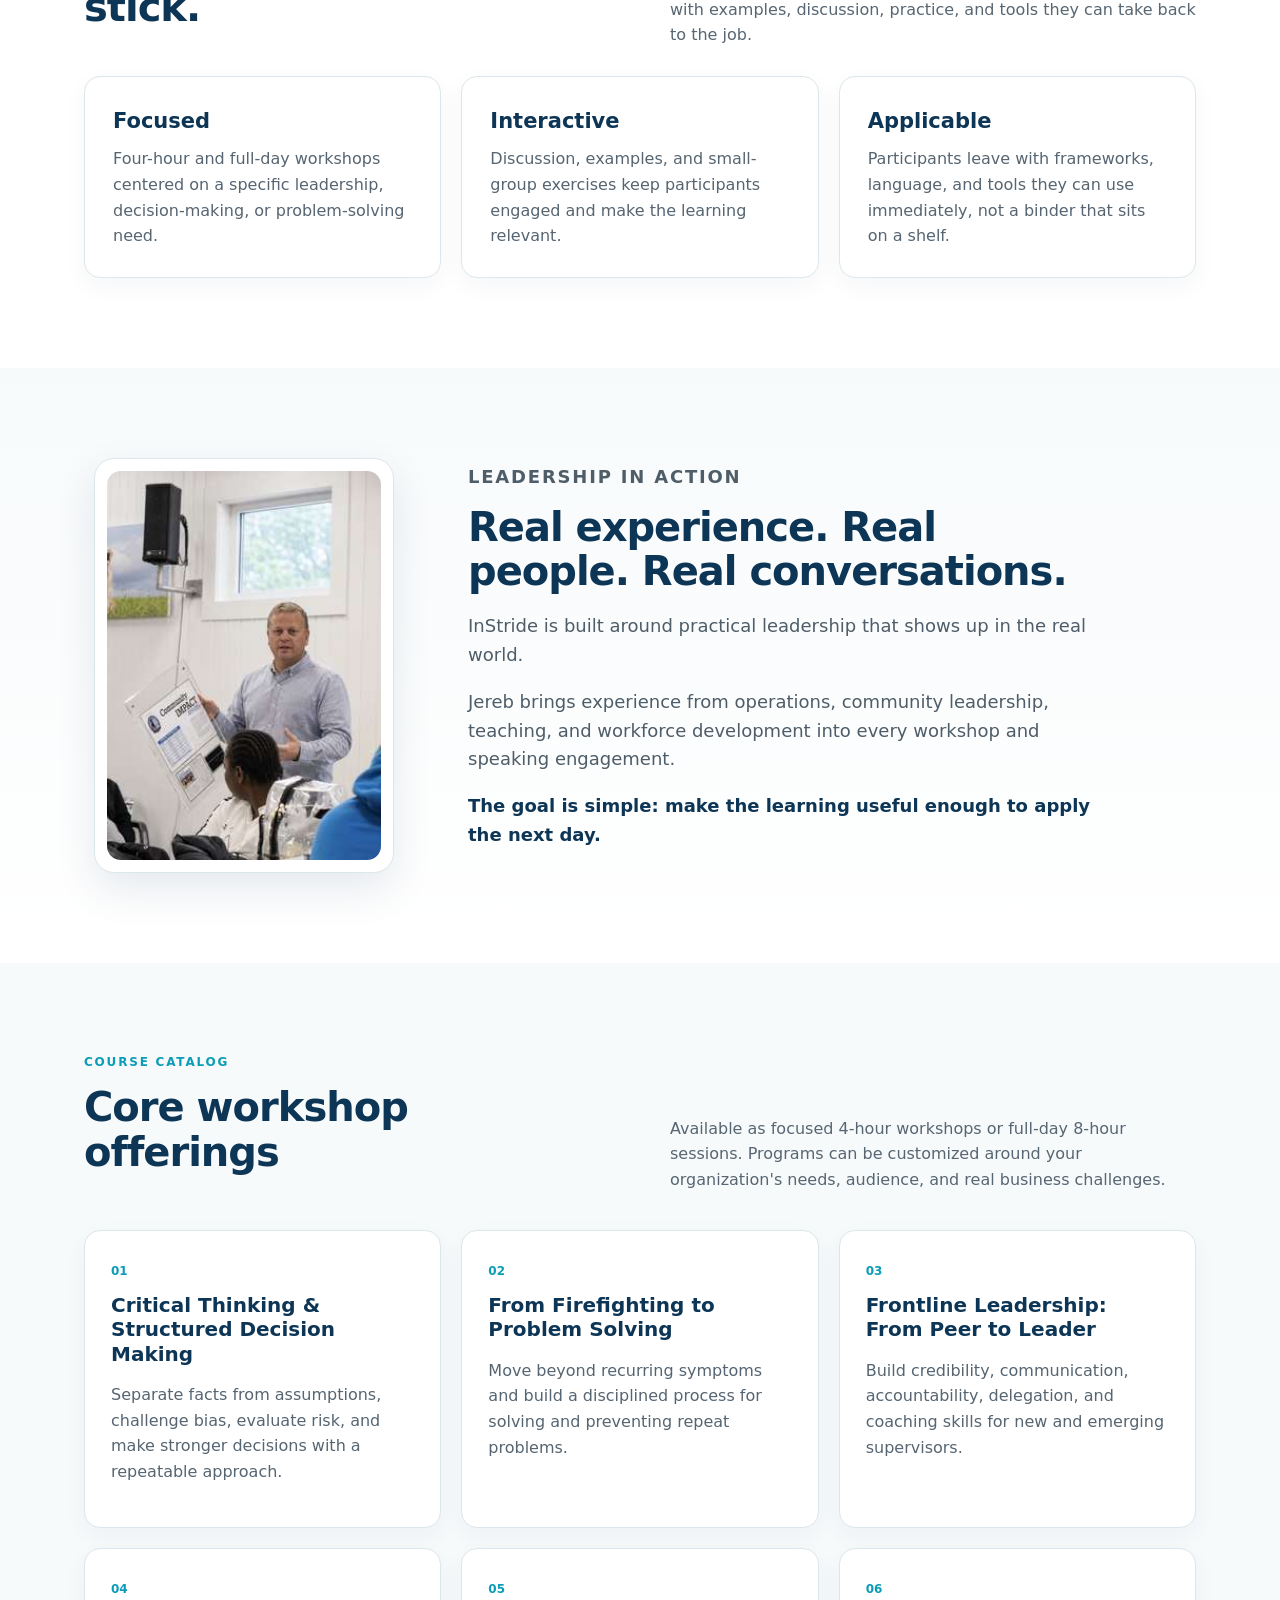
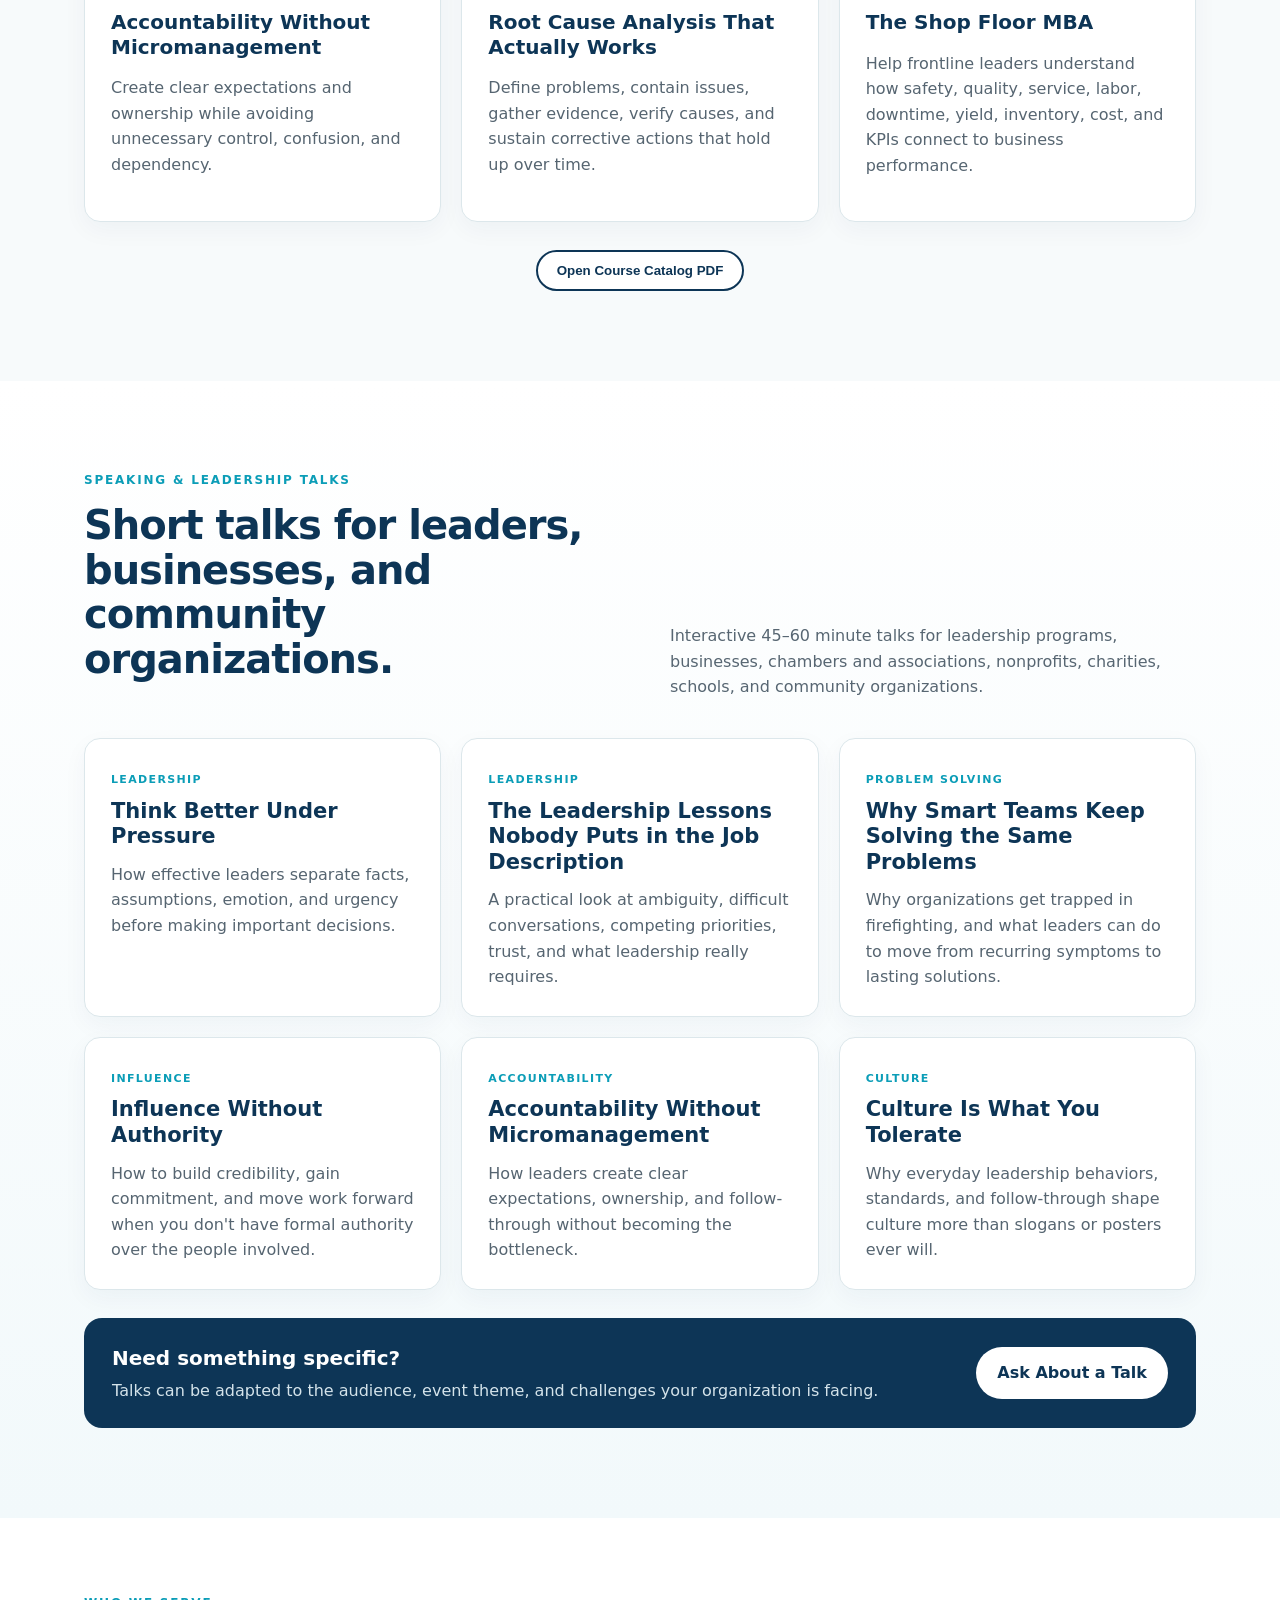
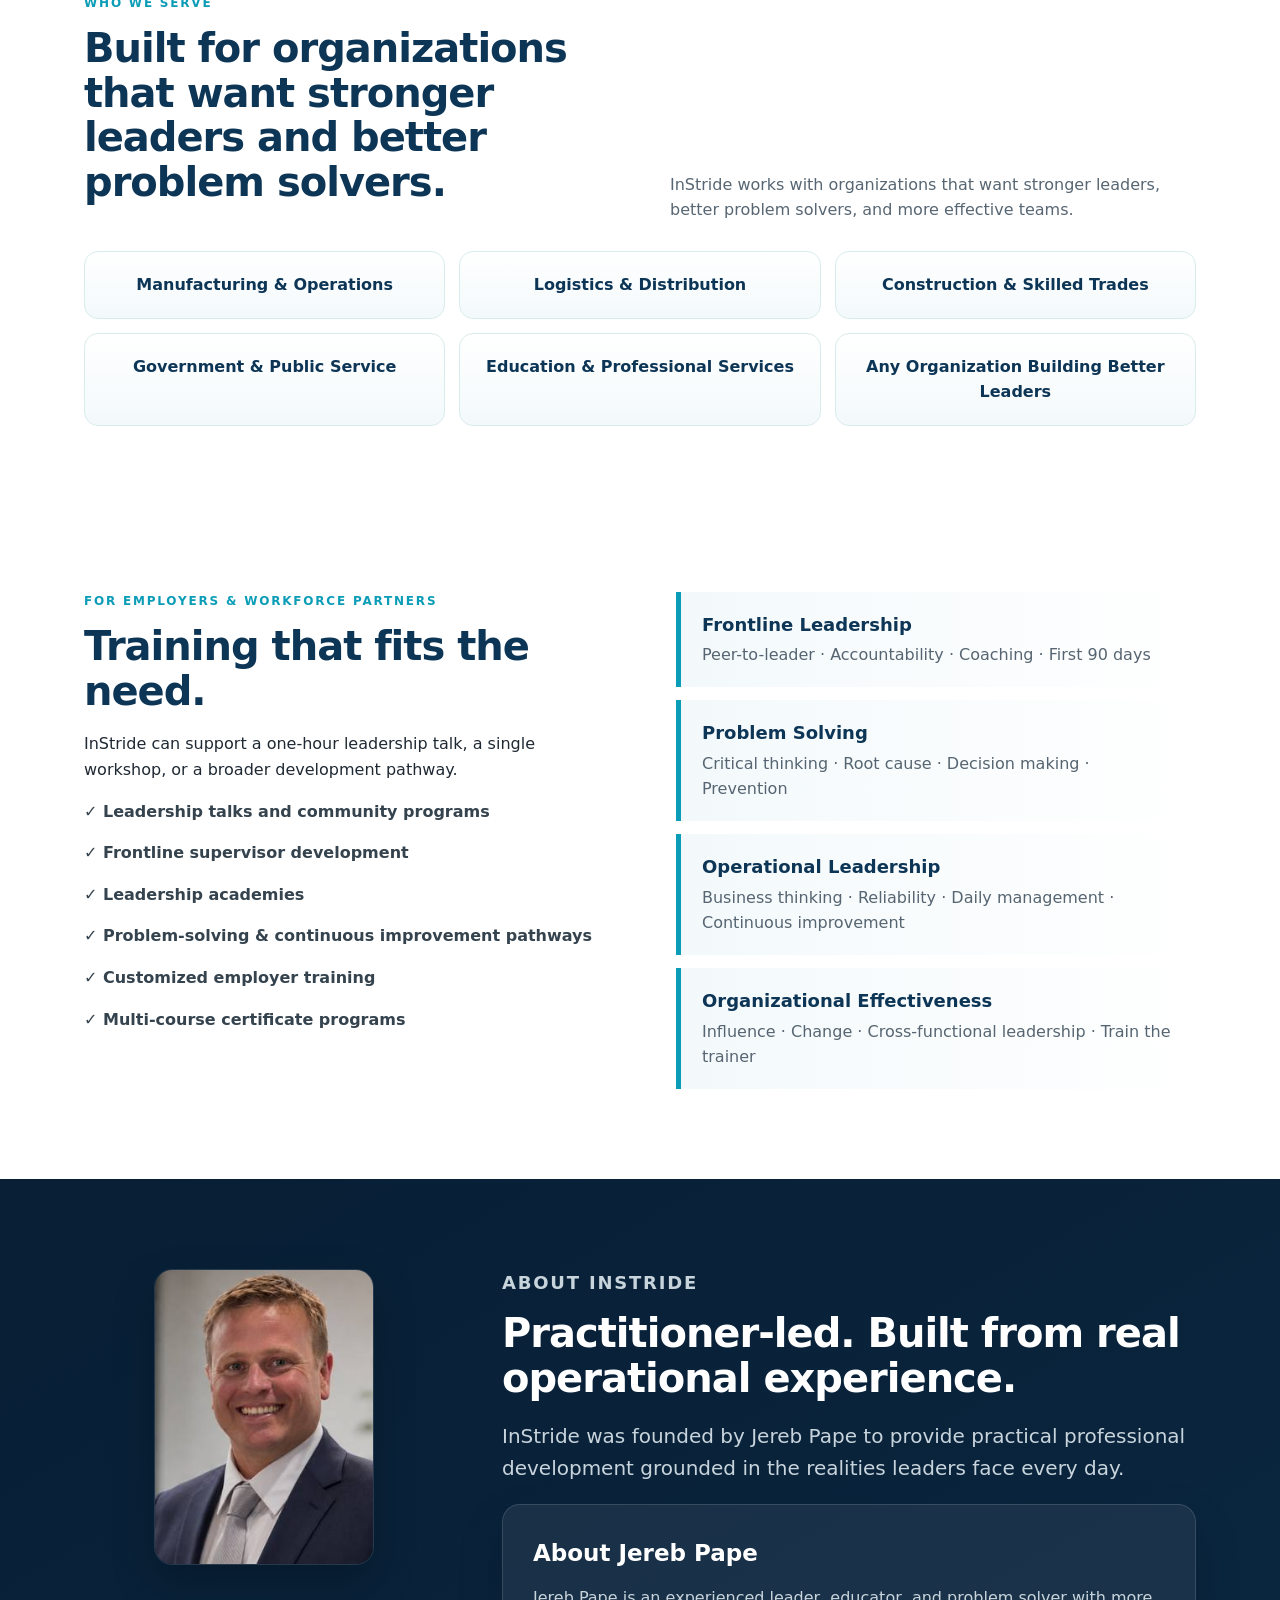
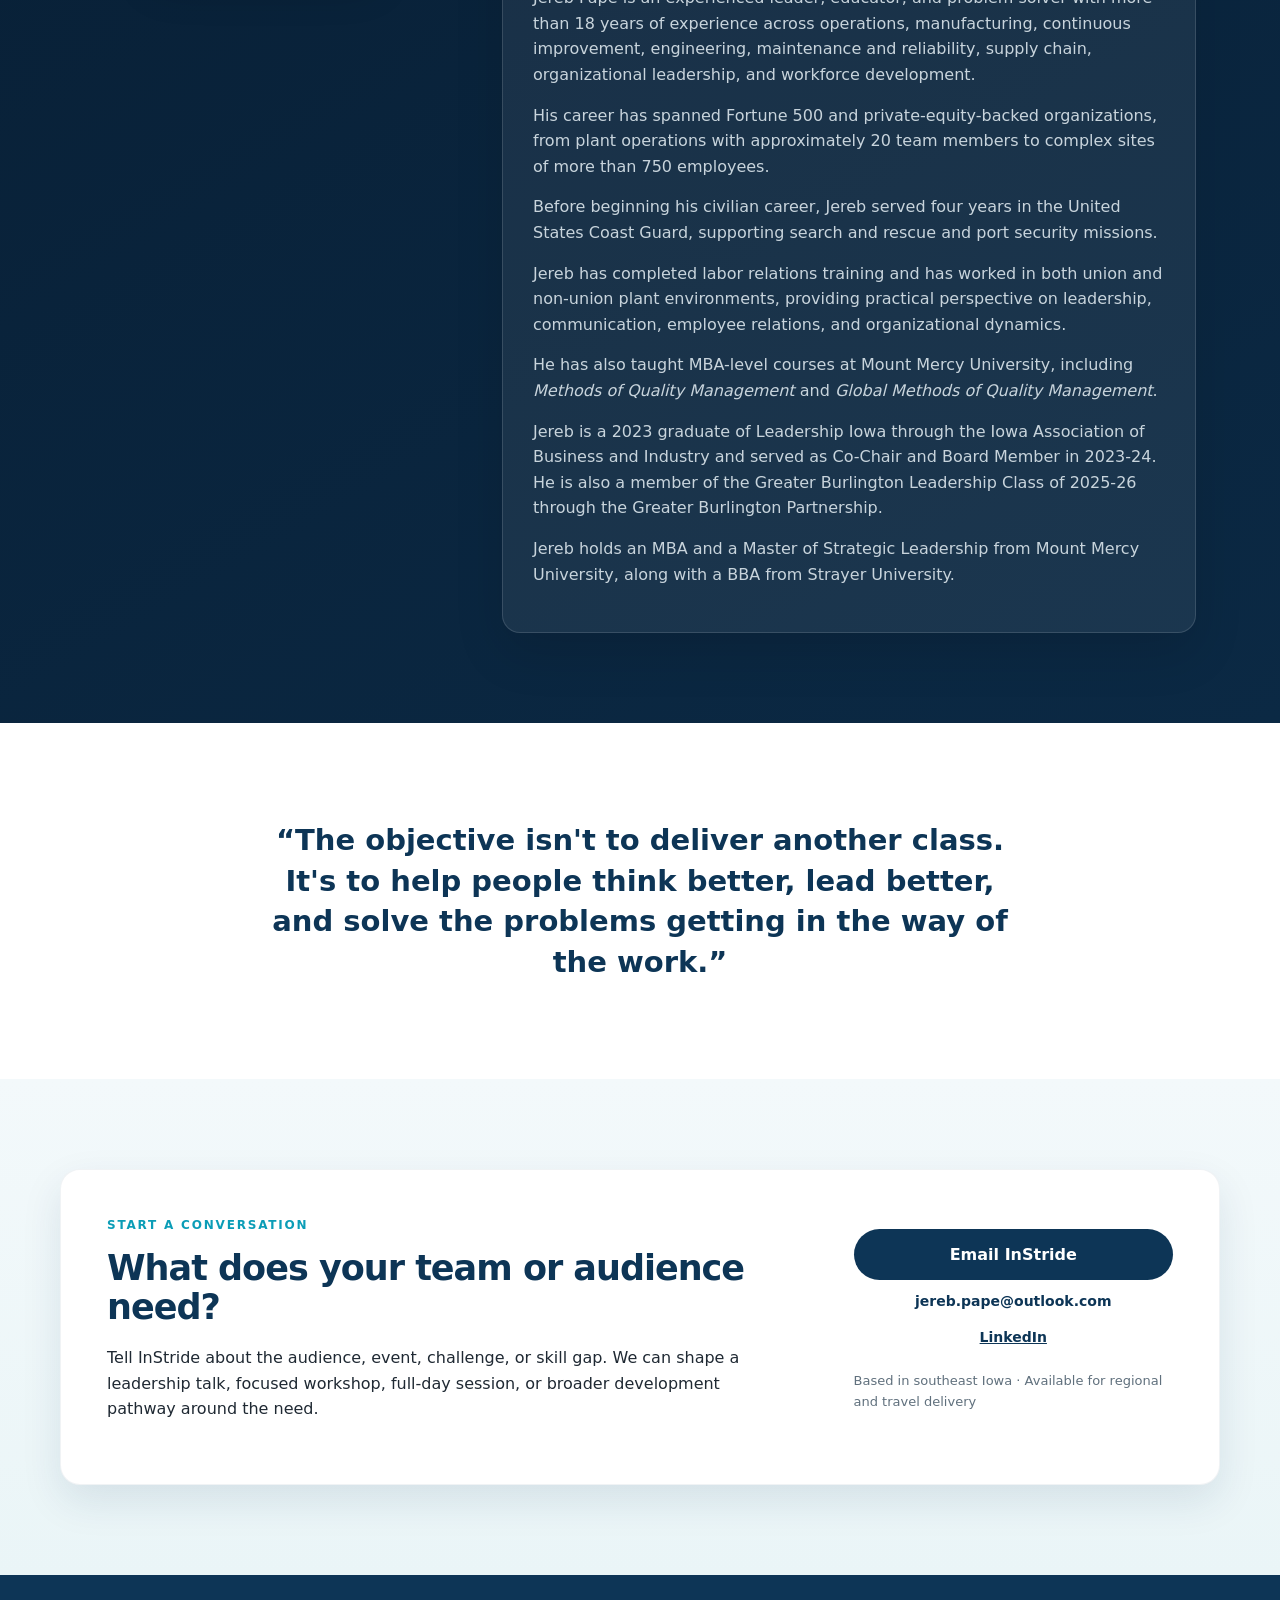
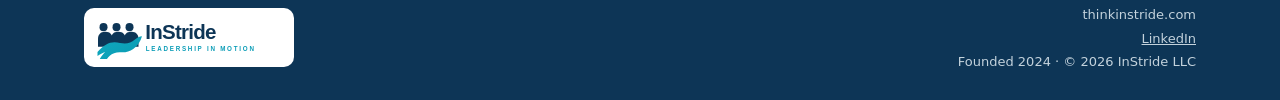
==== commit 1eb45eb3: "Make course catalog open reliably on mobile browsers" ====
--- a/index.html
+++ b/index.html
@@ -114,7 +114,7 @@
           <article class="course"><span>06</span><h3>The Shop Floor MBA</h3><p>Help frontline leaders understand how safety, quality, service, labor, downtime, yield, inventory, cost, and KPIs connect to business performance.</p></article>
         </div>
         <div style="margin-top:28px;text-align:center;">
-          <button class="btn secondary" type="button" onclick="downloadCatalog()">Download Course Catalog PDF</button>
+          <button class="btn secondary" type="button" onclick="openCatalog()">Open Course Catalog PDF</button>
         </div>
       </div>
     </section>
@@ -235,7 +235,11 @@
   </footer>
 
   <script>
-    async function downloadCatalog() {
+    async function openCatalog() {
+      const viewer = window.open('', '_blank');
+      if (viewer) {
+        viewer.document.write('<!doctype html><html><head><title>InStride Course Catalog</title><meta name="viewport" content="width=device-width,initial-scale=1"></head><body style="font-family:Arial,sans-serif;padding:24px;color:#0d3556"><p>Opening the InStride Course Catalog...</p></body></html>');
+      }
       try {
         const response = await fetch('assets/InStride_Course_Catalog.b64');
         if (!response.ok) throw new Error('Catalog data could not be loaded.');
@@ -245,15 +249,15 @@
         for (let i = 0; i < binary.length; i++) bytes[i] = binary.charCodeAt(i);
         const blob = new Blob([bytes], { type: 'application/pdf' });
         const url = URL.createObjectURL(blob);
-        const link = document.createElement('a');
-        link.href = url;
-        link.download = 'InStride_Course_Catalog.pdf';
-        document.body.appendChild(link);
-        link.click();
-        link.remove();
-        URL.revokeObjectURL(url);
+        if (viewer) {
+          viewer.location.href = url;
+        } else {
+          window.location.href = url;
+        }
+        setTimeout(() => URL.revokeObjectURL(url), 60000);
       } catch (error) {
-        alert('The course catalog could not be downloaded. Please email InStride and we will send it directly.');
+        if (viewer) viewer.close();
+        alert('The course catalog could not be opened. Please email InStride and we will send it directly.');
       }
     }
   </script>
--- a/styles.css
+++ b/styles.css
@@ -1 +1 @@
-:root{--navy:#0d3556;--navy2:#081f35;--teal:#0b9db7;--teal2:#17a9bf;--light:#f3f9fb;--text:#1f2933;--muted:#60707d;--white:#fff;--line:#dce7eb;--max:1160px;--shadow:0 16px 40px rgba(13,53,86,.10)}*{box-sizing:border-box}html{scroll-behavior:smooth}body{margin:0;font-family:Inter,ui-sans-serif,system-ui,-apple-system,BlinkMacSystemFont,"Segoe UI",sans-serif;color:var(--text);background:#fff;line-height:1.6}a{color:inherit}.container{max-width:var(--max);margin:auto;padding:0 24px}.narrow{max-width:820px}.center{text-align:center}.site-header{position:sticky;top:0;z-index:20;background:rgba(255,255,255,.95);border-bottom:1px solid rgba(13,53,86,.09);backdrop-filter:blur(14px)}.nav-wrap{min-height:84px;display:flex;align-items:center;justify-content:space-between;gap:30px}.brand-logo{display:flex;align-items:center;text-decoration:none}.brand-logo img{width:225px;height:auto;display:block}nav{display:flex;align-items:center;gap:24px}nav a{text-decoration:none;font-weight:700;font-size:14px;color:#304556}nav a:hover{color:var(--teal)}.nav-cta{background:var(--navy);color:#fff!important;padding:11px 17px;border-radius:999px;box-shadow:0 8px 18px rgba(13,53,86,.13)}.menu-btn{display:none;border:0;background:none;font-size:24px;color:var(--navy)}.hero{padding:100px 0 88px;background:radial-gradient(circle at 82% 22%,rgba(11,157,183,.11),transparent 28%),linear-gradient(180deg,#fff 0%,#f8fcfd 100%)}.hero-grid{display:grid;grid-template-columns:1.35fr .8fr;gap:68px;align-items:center}.eyebrow{font-size:12px;font-weight:850;letter-spacing:1.8px;color:var(--teal);margin:0 0 13px}.hero h1{font-size:66px;line-height:.99;margin:0 0 25px;color:var(--navy);letter-spacing:-2.4px}.hero h1 span{color:var(--teal)}.lead{font-size:21px;max-width:730px;color:#405665}.hero-actions{display:flex;gap:12px;margin:30px 0 13px}.btn{display:inline-block;text-decoration:none;font-weight:800;padding:13px 21px;border-radius:999px;transition:transform .15s ease,box-shadow .15s ease,background .15s ease}.btn:hover{transform:translateY(-1px);box-shadow:0 10px 22px rgba(13,53,86,.14)}.primary{background:var(--navy);color:#fff}.primary:hover{background:#123f64}.secondary{border:2px solid var(--navy);color:var(--navy);padding:11px 19px;background:#fff}.wide{text-align:center;width:100%}.micro{font-size:13px;color:var(--muted)}.hero-card{background:rgba(255,255,255,.96);border:1px solid rgba(13,53,86,.08);border-radius:20px;box-shadow:var(--shadow);overflow:hidden}.hero-card-top{background:linear-gradient(135deg,var(--navy),#154a70);color:#fff;font-weight:850;padding:20px 24px}.hero-card-body{padding:28px}.hero-card-body p{font-size:19px;margin-top:0;color:var(--navy)}.hero-card ul{padding-left:20px;margin-bottom:0}.hero-card li{margin:9px 0;color:#4e5f6d}.intro{padding:88px 0}.intro h2,.section h2{font-size:40px;line-height:1.12;color:var(--navy);margin:0 0 18px;letter-spacing:-1px}.intro p:last-child{font-size:18px;color:#4e5d68}.proof-strip{background:linear-gradient(135deg,var(--navy),#123f64);color:#fff;padding:27px 0}.proof-grid{display:grid;grid-template-columns:repeat(4,1fr);gap:20px}.proof-grid div{padding:8px 18px;border-right:1px solid rgba(255,255,255,.16)}.proof-grid div:last-child{border-right:0}.proof-grid strong{display:block;font-size:18px}.proof-grid span{display:block;color:#d0e0e8;font-size:13px;margin-top:3px}.section{padding:90px 0}.alt{background:#f7fafb}.section-heading{display:grid;grid-template-columns:1fr 1fr;gap:60px;align-items:end;margin-bottom:38px}.section-heading.compact{margin-bottom:28px}.section-heading p:last-child{color:#576672;margin:0}.method-section{background:#fff}.method-grid{display:grid;grid-template-columns:repeat(3,1fr);gap:20px}.method-card{border:1px solid var(--line);border-radius:16px;padding:28px;background:#fff;box-shadow:0 8px 24px rgba(13,53,86,.045)}.method-card h3{font-size:21px;color:var(--navy);margin:0 0 8px}.method-card p{margin:0;color:#566571}.course-grid{display:grid;grid-template-columns:repeat(3,1fr);gap:20px}.course{background:#fff;border:1px solid var(--line);border-radius:16px;padding:26px;min-height:250px;box-shadow:0 8px 24px rgba(13,53,86,.045);transition:transform .17s ease,box-shadow .17s ease,border-color .17s ease}.course:hover{transform:translateY(-3px);box-shadow:0 14px 30px rgba(13,53,86,.085);border-color:#cae2e7}.course span{font-weight:850;color:var(--teal);font-size:12px}.course h3{font-size:20px;line-height:1.22;color:var(--navy);margin:10px 0 12px}.course p{color:#566571}.speaking-section{background:linear-gradient(180deg,#fff,#f2f9fb)}.talk-grid{display:grid;grid-template-columns:repeat(3,1fr);gap:20px}.talk-card{background:#fff;border:1px solid var(--line);border-radius:16px;padding:26px;box-shadow:0 8px 24px rgba(13,53,86,.045);transition:transform .17s ease,box-shadow .17s ease}.talk-card:hover{transform:translateY(-3px);box-shadow:0 14px 30px rgba(13,53,86,.085)}.talk-card span{display:inline-block;font-size:11px;font-weight:850;letter-spacing:1.35px;color:var(--teal);margin-bottom:10px}.talk-card h3{font-size:21px;line-height:1.22;color:var(--navy);margin:0 0 12px}.talk-card p{color:#566571;margin:0}.speaking-cta{margin-top:28px;background:var(--navy);color:#fff;border-radius:18px;padding:24px 28px;display:flex;align-items:center;justify-content:space-between;gap:30px}.speaking-cta strong{font-size:20px}.speaking-cta p{margin:4px 0 0;color:#d4e3ea}.speaking-cta .primary{background:#fff;color:var(--navy);white-space:nowrap}.who{padding-top:76px;padding-bottom:76px}.industry-grid{display:grid;grid-template-columns:repeat(3,1fr);gap:14px}.industry-grid div{background:linear-gradient(180deg,#fff,var(--light));border:1px solid #d9ecec;color:var(--navy);font-weight:800;padding:20px;border-radius:14px;text-align:center}.split{display:grid;grid-template-columns:1fr 1fr;gap:72px;align-items:start}.checks p{font-weight:750;color:#34434e}.pathways{display:grid;gap:13px}.pathways div{border-left:5px solid var(--teal);background:linear-gradient(90deg,var(--light),#fff);padding:19px 21px;border-radius:0 12px 12px 0}.pathways strong{display:block;color:var(--navy);font-size:18px}.pathways span{display:block;color:#566571;margin-top:3px}.dark{background:linear-gradient(150deg,var(--navy2),#0b2944);color:#eaf2f6}.dark h2{color:#fff}.dark p{color:#c8d4dc;font-size:18px}.light{color:#70d4d0}.about-grid{display:grid;grid-template-columns:360px 1fr;gap:58px;align-items:start}.about-photo-wrap{position:sticky;top:112px}.about-monogram{min-height:420px;border-radius:22px;border:1px solid rgba(255,255,255,.11);box-shadow:0 22px 55px rgba(0,0,0,.25);background:linear-gradient(145deg,#123f64,#0b9db7);display:flex;flex-direction:column;align-items:center;justify-content:center;color:#fff}.about-monogram span{font-size:88px;font-weight:900;line-height:1;letter-spacing:-5px}.about-monogram small{font-size:16px;font-weight:700;letter-spacing:.8px;margin-top:16px}.about-lead{font-size:20px!important}.bio-card{background:rgba(255,255,255,.065);border:1px solid rgba(255,255,255,.13);border-radius:18px;padding:30px;box-shadow:0 20px 50px rgba(0,0,0,.12)}.bio-card h3{margin:0 0 13px;color:#fff;font-size:23px}.bio-card p{font-size:16px;margin:0 0 15px}.quote-section{padding:68px 0}.quote{font-size:29px;line-height:1.4;color:var(--navy);font-weight:750}.contact{background:linear-gradient(180deg,var(--light),#eaf5f7)}.contact-card{background:#fff;border-radius:20px;padding:46px;display:grid;grid-template-columns:1.5fr .7fr;gap:62px;align-items:center;box-shadow:var(--shadow);border:1px solid rgba(13,53,86,.06)}.contact h2{font-size:35px}.contact-actions{display:flex;flex-direction:column;gap:7px}.contact-email{font-weight:800;color:var(--navy);font-size:14px;text-align:center;margin:3px 0}footer{background:var(--navy);color:#fff;padding:27px 0}.footer-wrap{display:flex;justify-content:space-between;gap:30px;align-items:center;font-size:13px}.footer-logo{display:block;background:#fff;border-radius:10px;padding:8px 10px}.footer-logo img{display:block;width:190px;height:auto}.footer-wrap span{display:block;color:#c3d2dc;margin-top:3px}.footer-wrap>div:last-child{text-align:right}@media(max-width:900px){.proof-grid{grid-template-columns:repeat(2,1fr)}.proof-grid div:nth-child(2){border-right:0}.industry-grid,.method-grid,.talk-grid{grid-template-columns:repeat(2,1fr)}.brand-logo img{width:200px}.about-grid{grid-template-columns:300px 1fr;gap:38px}nav{gap:18px}}@media(max-width:800px){nav{display:none}.menu-btn{display:block}.menu-open nav{display:flex;position:absolute;top:84px;left:0;right:0;background:#fff;flex-direction:column;align-items:stretch;padding:22px 24px;border-bottom:1px solid var(--line);box-shadow:0 14px 26px rgba(13,53,86,.08)}.hero{padding:64px 0}.hero-grid,.split,.section-heading,.contact-card,.about-grid{grid-template-columns:1fr}.hero h1{font-size:47px}.course-grid,.method-grid,.talk-grid{grid-template-columns:1fr}.section-heading{gap:8px}.split,.about-grid{gap:38px}.about-photo-wrap{position:static;max-width:360px}.about-monogram{min-height:360px}.contact-card{gap:22px;padding:30px}.footer-wrap{flex-direction:column;align-items:flex-start}.footer-wrap>div:last-child{text-align:left}.hero-actions{flex-direction:column;align-items:flex-start}.secondary{margin-top:2px}.proof-grid{grid-template-columns:1fr}.proof-grid div{border-right:0;border-bottom:1px solid rgba(255,255,255,.14);padding:10px 0}.proof-grid div:last-child{border-bottom:0}.industry-grid{grid-template-columns:1fr}.brand-logo img{width:180px}.footer-logo img{width:175px}.speaking-cta{flex-direction:column;align-items:flex-start}}+:root{--navy:#0d3556;--navy2:#081f35;--teal:#0b9db7;--teal2:#17a9bf;--light:#f3f9fb;--text:#1f2933;--muted:#60707d;--white:#fff;--line:#dce7eb;--max:1160px;--shadow:0 16px 40px rgba(13,53,86,.10)}*{box-sizing:border-box}html{scroll-behavior:smooth}body{margin:0;font-family:Inter,ui-sans-serif,system-ui,-apple-system,BlinkMacSystemFont,"Segoe UI",sans-serif;color:var(--text);background:#fff;line-height:1.6}a{color:inherit}.container{max-width:var(--max);margin:auto;padding:0 24px}.narrow{max-width:820px}.center{text-align:center}.site-header{position:sticky;top:0;z-index:20;background:rgba(255,255,255,.95);border-bottom:1px solid rgba(13,53,86,.09);backdrop-filter:blur(14px)}.nav-wrap{min-height:84px;display:flex;align-items:center;justify-content:space-between;gap:30px}.brand-logo{display:flex;align-items:center;text-decoration:none}.brand-logo img{width:225px;height:auto;display:block}nav{display:flex;align-items:center;gap:24px}nav a{text-decoration:none;font-weight:700;font-size:14px;color:#304556}nav a:hover{color:var(--teal)}.nav-cta{background:var(--navy);color:#fff!important;padding:11px 17px;border-radius:999px;box-shadow:0 8px 18px rgba(13,53,86,.13)}.menu-btn{display:none;border:0;background:none;font-size:24px;color:var(--navy)}.hero{padding:100px 0 88px;background:radial-gradient(circle at 82% 22%,rgba(11,157,183,.11),transparent 28%),linear-gradient(180deg,#fff 0%,#f8fcfd 100%)}.hero-grid{display:grid;grid-template-columns:1.35fr .8fr;gap:68px;align-items:center}.eyebrow{font-size:12px;font-weight:850;letter-spacing:1.8px;color:var(--teal);margin:0 0 13px}.hero h1{font-size:66px;line-height:.99;margin:0 0 25px;color:var(--navy);letter-spacing:-2.4px}.hero h1 span{color:var(--teal)}.lead{font-size:21px;max-width:730px;color:#405665}.hero-actions{display:flex;gap:12px;margin:30px 0 13px}.btn{display:inline-block;text-decoration:none;font-weight:800;padding:13px 21px;border-radius:999px;transition:transform .15s ease,box-shadow .15s ease,background .15s ease}.btn:hover{transform:translateY(-1px);box-shadow:0 10px 22px rgba(13,53,86,.14)}.primary{background:var(--navy);color:#fff}.primary:hover{background:#123f64}.secondary{border:2px solid var(--navy);color:var(--navy);padding:11px 19px;background:#fff}.wide{text-align:center;width:100%}.micro{font-size:13px;color:var(--muted)}.hero-card{background:rgba(255,255,255,.96);border:1px solid rgba(13,53,86,.08);border-radius:20px;box-shadow:var(--shadow);overflow:hidden}.hero-card-top{background:linear-gradient(135deg,var(--navy),#154a70);color:#fff;font-weight:850;padding:20px 24px}.hero-card-body{padding:28px}.hero-card-body p{font-size:19px;margin-top:0;color:var(--navy)}.hero-card ul{padding-left:20px;margin-bottom:0}.hero-card li{margin:9px 0;color:#4e5f6d}.intro{padding:88px 0}.intro h2,.section h2{font-size:40px;line-height:1.12;color:var(--navy);margin:0 0 18px;letter-spacing:-1px}.intro p:last-child{font-size:18px;color:#4e5d68}.proof-strip{background:linear-gradient(135deg,var(--navy),#123f64);color:#fff;padding:27px 0}.proof-grid{display:grid;grid-template-columns:repeat(4,1fr);gap:20px}.proof-grid div{padding:8px 18px;border-right:1px solid rgba(255,255,255,.16)}.proof-grid div:last-child{border-right:0}.proof-grid strong{display:block;font-size:18px}.proof-grid span{display:block;color:#d0e0e8;font-size:13px;margin-top:3px}.section{padding:90px 0}.alt{background:#f7fafb}.section-heading{display:grid;grid-template-columns:1fr 1fr;gap:60px;align-items:end;margin-bottom:38px}.section-heading.compact{margin-bottom:28px}.section-heading p:last-child{color:#576672;margin:0}.method-section{background:#fff}.method-grid{display:grid;grid-template-columns:repeat(3,1fr);gap:20px}.method-card{border:1px solid var(--line);border-radius:16px;padding:28px;background:#fff;box-shadow:0 8px 24px rgba(13,53,86,.045)}.method-card h3{font-size:21px;color:var(--navy);margin:0 0 8px}.method-card p{margin:0;color:#566571}.course-grid{display:grid;grid-template-columns:repeat(3,1fr);gap:20px}.course{background:#fff;border:1px solid var(--line);border-radius:16px;padding:26px;min-height:250px;box-shadow:0 8px 24px rgba(13,53,86,.045);transition:transform .17s ease,box-shadow .17s ease,border-color .17s ease}.course:hover{transform:translateY(-3px);box-shadow:0 14px 30px rgba(13,53,86,.085);border-color:#cae2e7}.course span{font-weight:850;color:var(--teal);font-size:12px}.course h3{font-size:20px;line-height:1.22;color:var(--navy);margin:10px 0 12px}.course p{color:#566571}.speaking-section{background:linear-gradient(180deg,#fff,#f2f9fb)}.talk-grid{display:grid;grid-template-columns:repeat(3,1fr);gap:20px}.talk-card{background:#fff;border:1px solid var(--line);border-radius:16px;padding:26px;box-shadow:0 8px 24px rgba(13,53,86,.045);transition:transform .17s ease,box-shadow .17s ease}.talk-card:hover{transform:translateY(-3px);box-shadow:0 14px 30px rgba(13,53,86,.085)}.talk-card span{display:inline-block;font-size:11px;font-weight:850;letter-spacing:1.35px;color:var(--teal);margin-bottom:10px}.talk-card h3{font-size:21px;line-height:1.22;color:var(--navy);margin:0 0 12px}.talk-card p{color:#566571;margin:0}.speaking-cta{margin-top:28px;background:var(--navy);color:#fff;border-radius:18px;padding:24px 28px;display:flex;align-items:center;justify-content:space-between;gap:30px}.speaking-cta strong{font-size:20px}.speaking-cta p{margin:4px 0 0;color:#d4e3ea}.speaking-cta .primary{background:#fff;color:var(--navy);white-space:nowrap}.who{padding-top:76px;padding-bottom:76px}.industry-grid{display:grid;grid-template-columns:repeat(3,1fr);gap:14px}.industry-grid div{background:linear-gradient(180deg,#fff,var(--light));border:1px solid #d9ecec;color:var(--navy);font-weight:800;padding:20px;border-radius:14px;text-align:center}.split{display:grid;grid-template-columns:1fr 1fr;gap:72px;align-items:start}.checks p{font-weight:750;color:#34434e}.pathways{display:grid;gap:13px}.pathways div{border-left:5px solid var(--teal);background:linear-gradient(90deg,var(--light),#fff);padding:19px 21px;border-radius:0 12px 12px 0}.pathways strong{display:block;color:var(--navy);font-size:18px}.pathways span{display:block;color:#566571;margin-top:3px}.dark{background:linear-gradient(150deg,var(--navy2),#0b2944);color:#eaf2f6}.dark h2{color:#fff}.dark p{color:#c8d4dc;font-size:18px}.light{color:#70d4d0}.about-grid{display:grid;grid-template-columns:360px 1fr;gap:58px;align-items:start}.about-photo-wrap{position:sticky;top:112px}.about-monogram{min-height:420px;border-radius:22px;border:1px solid rgba(255,255,255,.11);box-shadow:0 22px 55px rgba(0,0,0,.25);background:linear-gradient(145deg,#123f64,#0b9db7);display:flex;flex-direction:column;align-items:center;justify-content:center;color:#fff}.about-monogram span{font-size:88px;font-weight:900;line-height:1;letter-spacing:-5px}.about-monogram small{font-size:16px;font-weight:700;letter-spacing:.8px;margin-top:16px}.about-lead{font-size:20px!important}.bio-card{background:rgba(255,255,255,.065);border:1px solid rgba(255,255,255,.13);border-radius:18px;padding:30px;box-shadow:0 20px 50px rgba(0,0,0,.12)}.bio-card h3{margin:0 0 13px;color:#fff;font-size:23px}.bio-card p{font-size:16px;margin:0 0 15px}.quote-section{padding:68px 0}.quote{font-size:29px;line-height:1.4;color:var(--navy);font-weight:750}.contact{background:linear-gradient(180deg,var(--light),#eaf5f7)}.contact-card{background:#fff;border-radius:20px;padding:46px;display:grid;grid-template-columns:1.5fr .7fr;gap:62px;align-items:center;box-shadow:var(--shadow);border:1px solid rgba(13,53,86,.06)}.contact h2{font-size:35px}.contact-actions{display:flex;flex-direction:column;gap:7px}.contact-email{font-weight:800;color:var(--navy);font-size:14px;text-align:center;margin:3px 0}footer{background:var(--navy);color:#fff;padding:27px 0}.footer-wrap{display:flex;justify-content:space-between;gap:30px;align-items:center;font-size:13px}.footer-logo{display:block;background:#fff;border-radius:10px;padding:8px 10px}.footer-logo img{display:block;width:190px;height:auto}.footer-wrap span{display:block;color:#c3d2dc;margin-top:3px}.footer-wrap>div:last-child{text-align:right}.action-section{background:linear-gradient(180deg,#f7fafb,#fff)}.action-grid{display:grid;grid-template-columns:320px 1fr;gap:64px;align-items:center}.action-photo-card{max-width:300px;margin:auto;padding:12px;background:#fff;border:1px solid var(--line);border-radius:20px;box-shadow:var(--shadow)}.action-photo-card img{display:block;width:100%;height:auto;border-radius:14px}.action-copy{max-width:640px}.action-copy h2{font-size:40px}.action-copy p{font-size:18px;color:#4e5d68}.action-copy p:last-child{font-weight:750;color:var(--navy)}@media(max-width:900px){.proof-grid{grid-template-columns:repeat(2,1fr)}.proof-grid div:nth-child(2){border-right:0}.industry-grid,.method-grid,.talk-grid{grid-template-columns:repeat(2,1fr)}.brand-logo img{width:200px}.about-grid{grid-template-columns:300px 1fr;gap:38px}nav{gap:18px}.action-grid{grid-template-columns:260px 1fr;gap:40px}}@media(max-width:800px){html{scroll-padding-top:72px}.container{padding:0 18px}.site-header{backdrop-filter:blur(10px)}.nav-wrap{min-height:68px;gap:12px}.brand-logo img{width:154px}.menu-btn{display:flex;align-items:center;justify-content:center;width:46px;height:46px;border-radius:12px;font-size:27px;cursor:pointer;color:var(--navy);background:#f4f8fa}.menu-btn:active{background:#e8f1f4}nav{display:none}.menu-open nav{display:flex;position:absolute;top:68px;left:0;right:0;background:#fff;flex-direction:column;align-items:stretch;gap:4px;padding:10px 18px 18px;border-bottom:1px solid var(--line);box-shadow:0 16px 30px rgba(13,53,86,.12)}.menu-open nav a{display:block;padding:13px 14px;border-radius:10px;font-size:16px}.menu-open nav a:not(.nav-cta):active{background:#f3f8fa}.menu-open .nav-cta{text-align:center;margin-top:4px;padding:13px 16px}.hero{padding:48px 0 46px;background:linear-gradient(180deg,#fff 0%,#f5fbfc 100%)}.hero-grid,.split,.section-heading,.contact-card,.about-grid,.action-grid{grid-template-columns:1fr}.hero-grid{gap:30px}.hero h1{font-size:43px;line-height:1.01;letter-spacing:-1.5px;margin-bottom:18px}.lead{font-size:18px;line-height:1.55}.eyebrow{font-size:11px;letter-spacing:1.45px}.hero-actions{flex-direction:column;align-items:stretch;gap:10px;margin:24px 0 13px}.hero-actions .btn{width:100%;text-align:center}.btn{min-height:48px;padding:13px 18px}.secondary{padding:11px 18px}.hero-card{border-radius:16px}.hero-card-top{padding:16px 18px}.hero-card-body{padding:20px}.hero-card-body p{font-size:17px}.intro{padding:58px 0}.intro h2,.section h2,.action-copy h2{font-size:31px;line-height:1.16;letter-spacing:-.6px}.intro p:last-child,.action-copy p{font-size:17px}.proof-strip{padding:18px 0}.proof-grid{grid-template-columns:1fr;gap:0}.proof-grid div{border-right:0;border-bottom:1px solid rgba(255,255,255,.14);padding:12px 0}.proof-grid div:last-child{border-bottom:0}.proof-grid strong{font-size:17px}.section{padding:58px 0}.section-heading{gap:8px;margin-bottom:25px}.section-heading.compact{margin-bottom:23px}.section-heading p:last-child{font-size:16px}.course-grid,.method-grid,.talk-grid,.industry-grid{grid-template-columns:1fr;gap:14px}.method-card,.course,.talk-card{padding:21px;border-radius:14px;min-height:0}.course h3,.talk-card h3,.method-card h3{font-size:19px}.course p,.talk-card p,.method-card p{font-size:15.5px}.who{padding:54px 0}.industry-grid div{padding:16px 15px;text-align:left}.split,.about-grid{gap:30px}.checks p{font-size:15.5px;margin:10px 0}.pathways div{padding:16px 17px}.pathways strong{font-size:17px}.pathways span{font-size:14px;line-height:1.45}.speaking-cta{flex-direction:column;align-items:stretch;gap:16px;padding:20px;border-radius:15px}.speaking-cta .btn{width:100%;text-align:center}.action-grid{gap:24px}.action-photo-card{max-width:230px;padding:8px;border-radius:16px}.action-copy{text-align:left}.about-photo-wrap{position:static!important;max-width:180px!important;margin:0 auto!important}.about-photo{max-width:180px!important}.about-lead{font-size:18px!important}.bio-card{padding:21px;border-radius:15px}.bio-card h3{font-size:21px}.bio-card p{font-size:15.5px;line-height:1.58}.quote-section{padding:50px 0}.quote{font-size:23px;line-height:1.4}.contact-card{gap:22px;padding:26px 20px;border-radius:16px}.contact h2{font-size:30px}.contact-actions .btn{width:100%;text-align:center}.contact-email{text-align:center;min-height:42px;display:flex;align-items:center;justify-content:center}.footer-wrap{flex-direction:column;align-items:flex-start;gap:16px}.footer-wrap>div:last-child{text-align:left}.footer-logo img{width:160px}.micro{font-size:12.5px;line-height:1.45}}@media(max-width:480px){.container{padding:0 16px}.brand-logo img{width:142px}.nav-wrap{min-height:64px}.menu-open nav{top:64px}.hero{padding:40px 0}.hero h1{font-size:38px}.lead{font-size:17px}.intro h2,.section h2,.action-copy h2{font-size:28px}.section{padding:50px 0}.hero-card-body{padding:18px}.method-card,.course,.talk-card{padding:19px}.action-photo-card{max-width:210px}.about-photo-wrap{max-width:165px!important}.about-photo{max-width:165px!important}.contact-card{padding:22px 17px}.quote{font-size:21px}.footer-logo img{width:150px}}
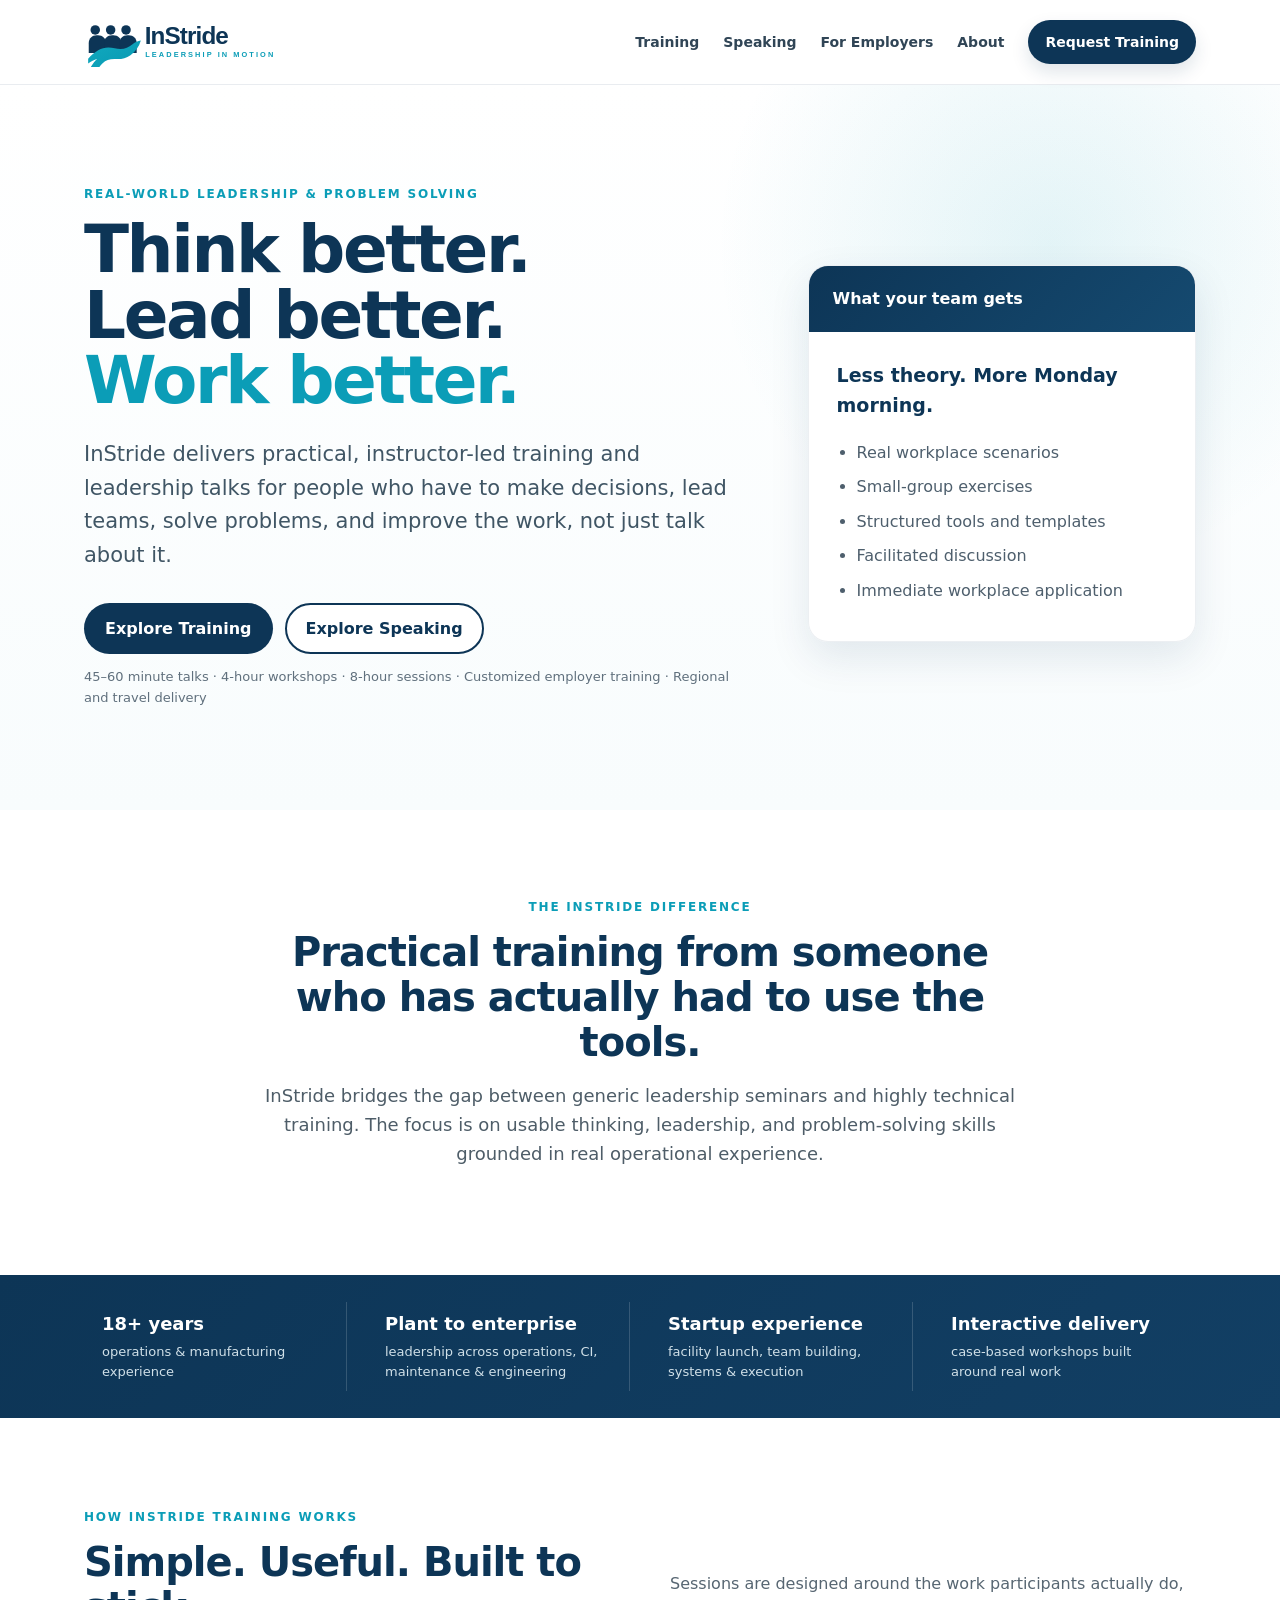
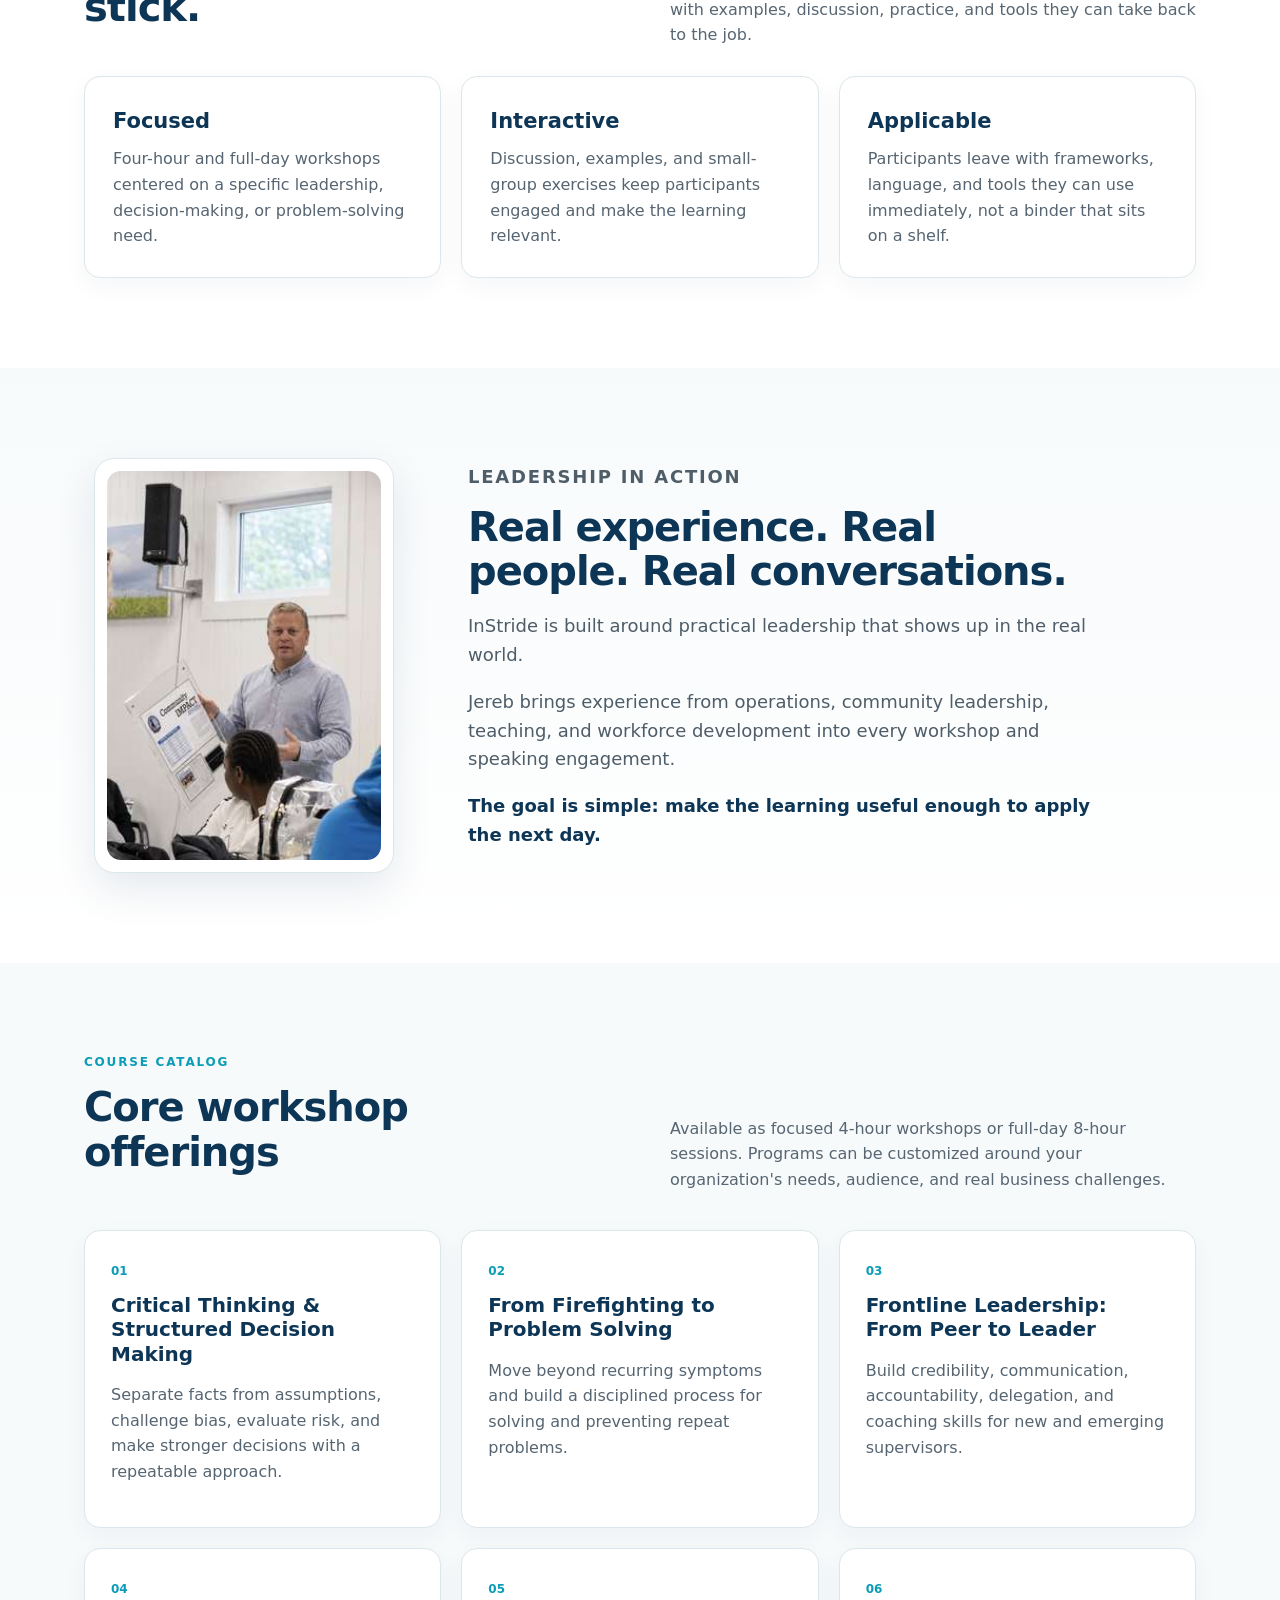
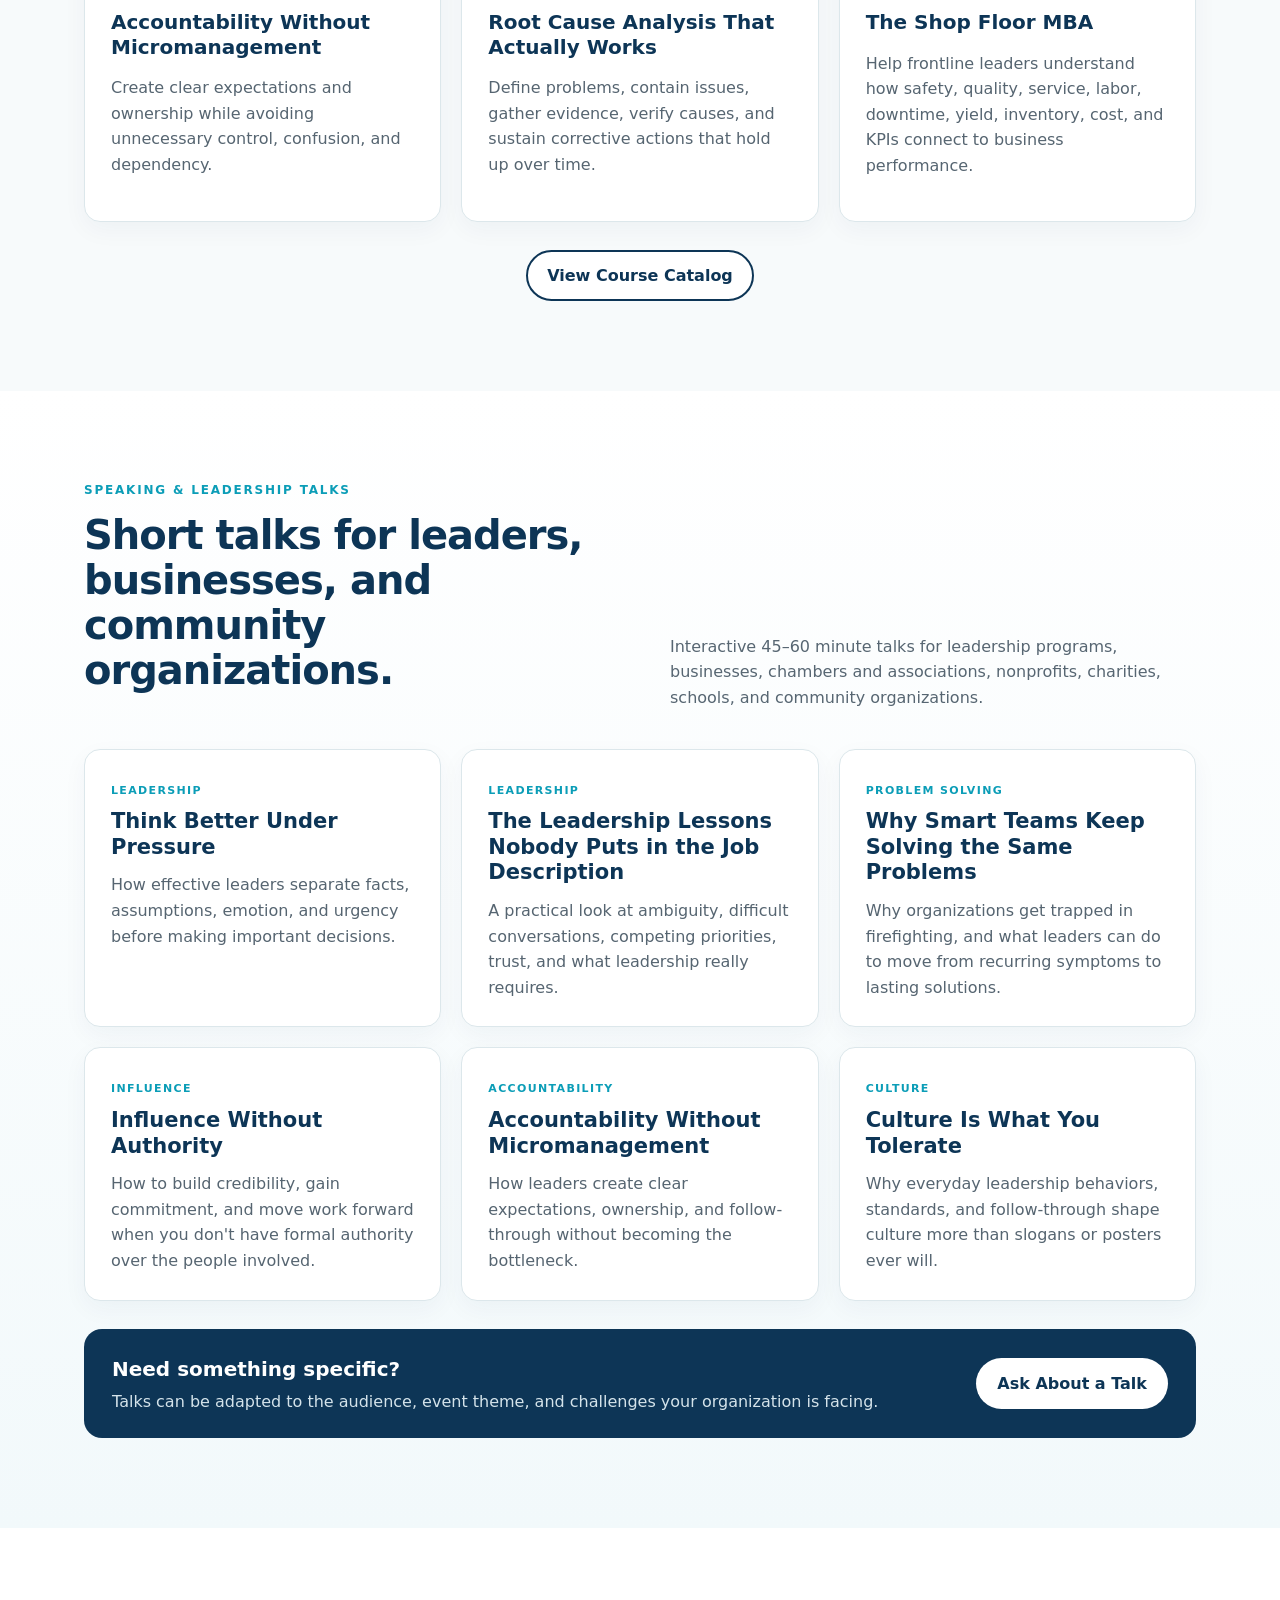
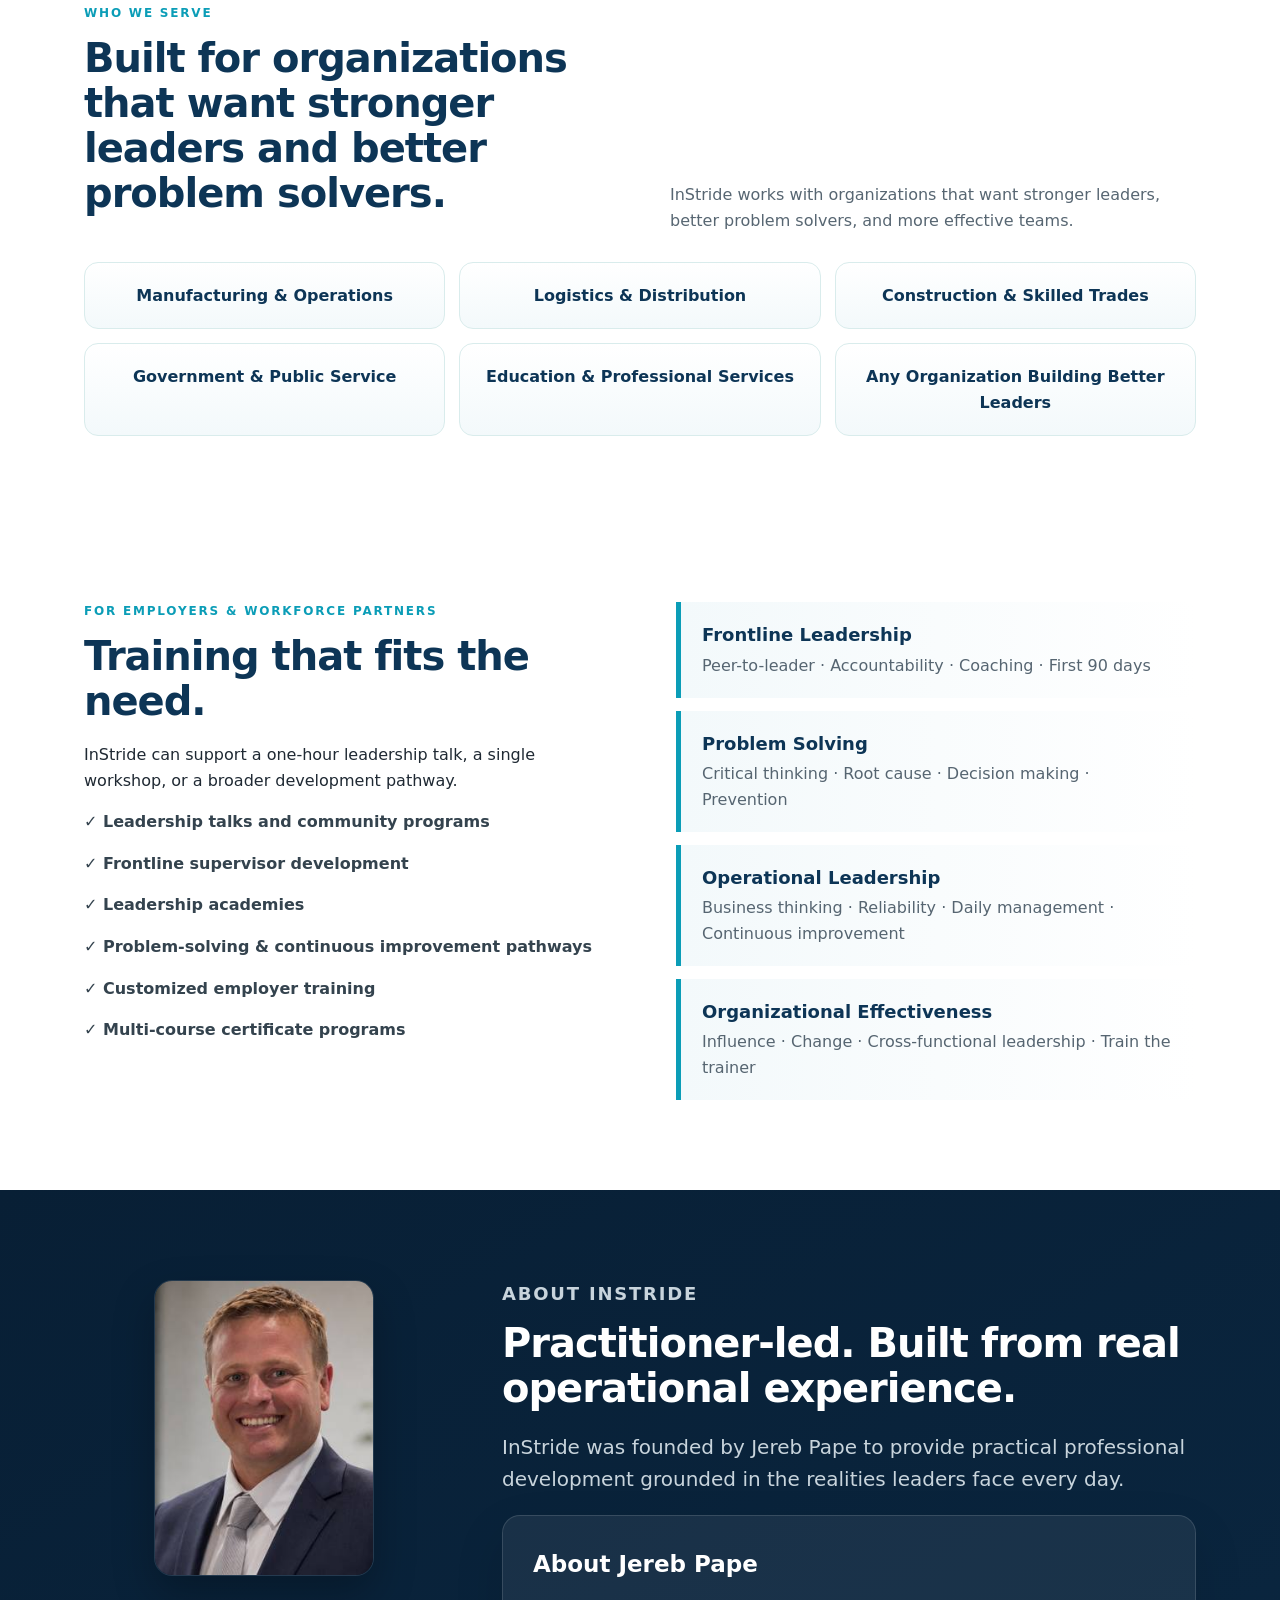
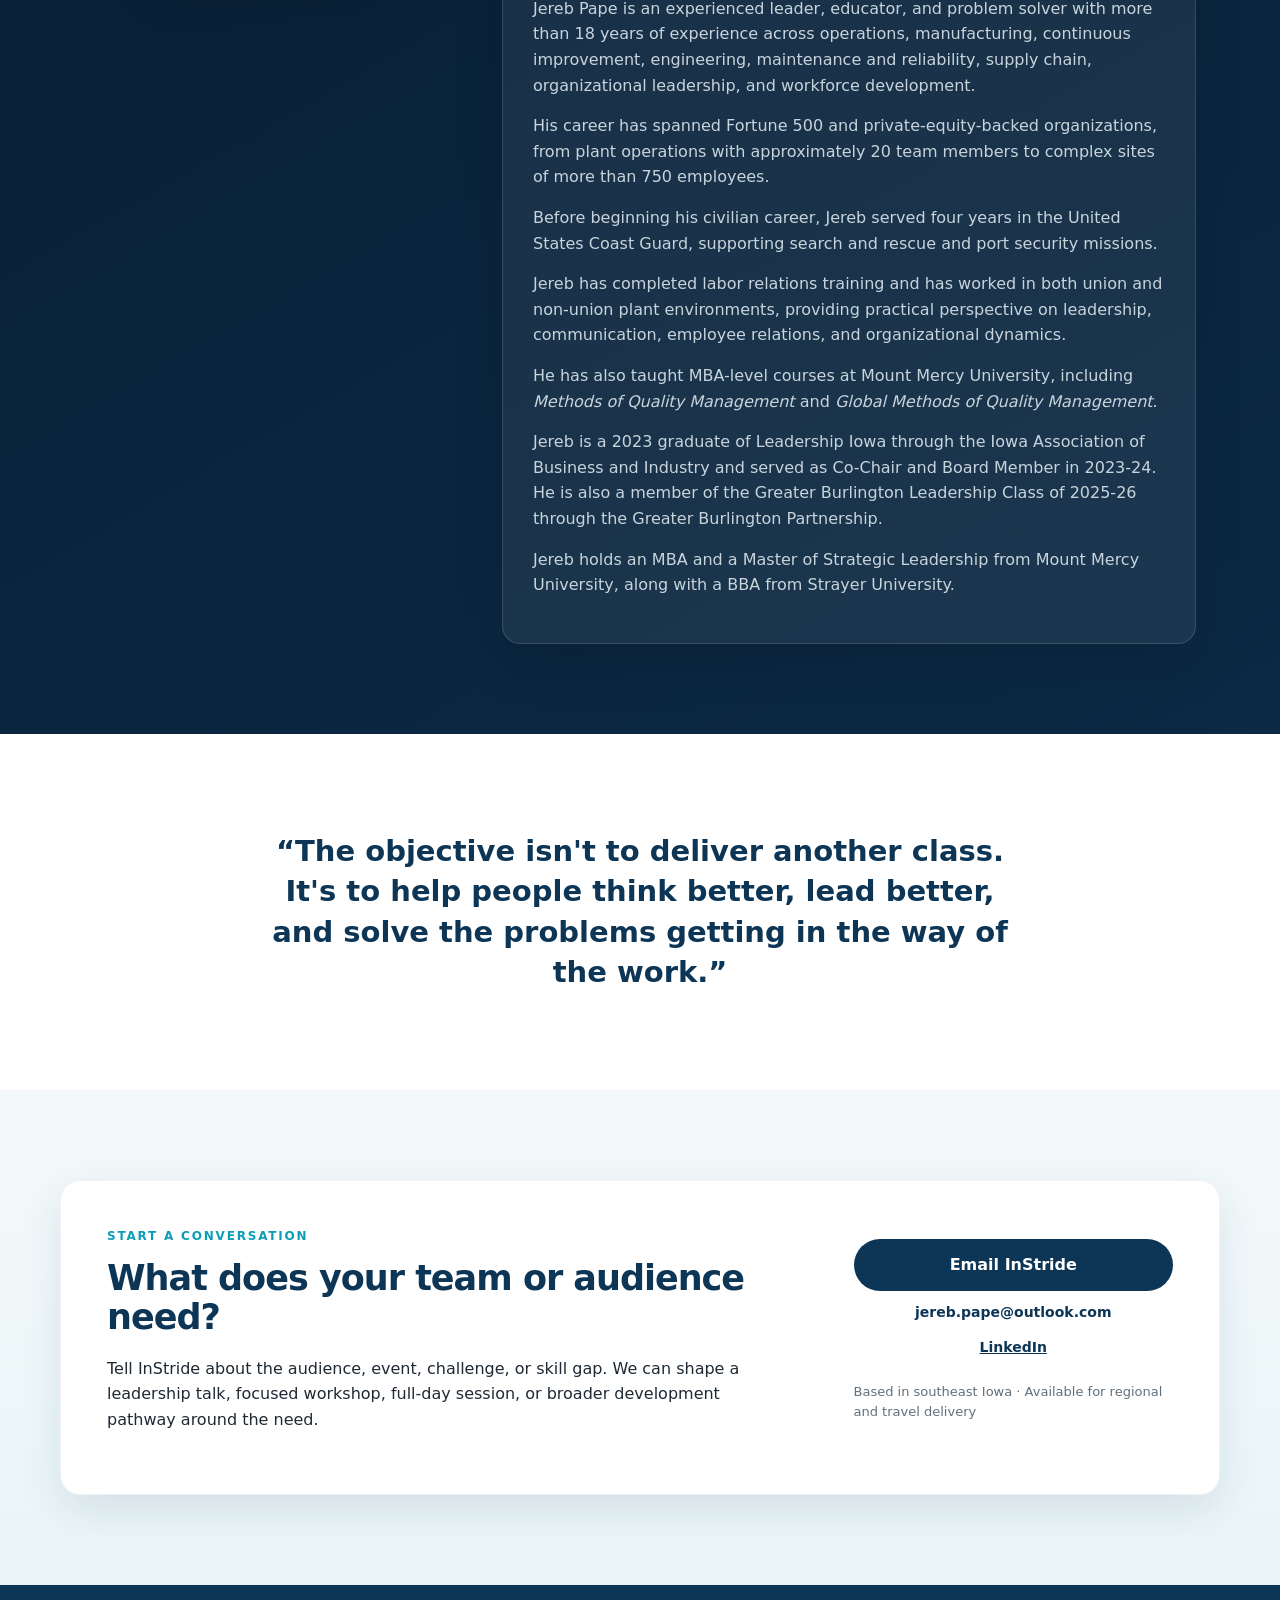
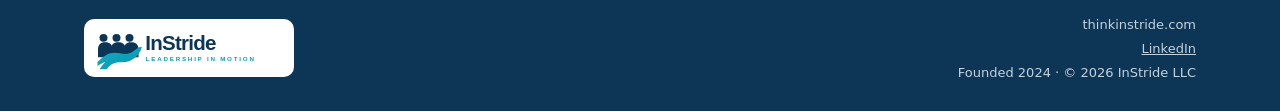
==== commit 3772ceda: "Replace unreliable PDF viewer with mobile friendly course catalog page" ====
--- a/index.html
+++ b/index.html
@@ -114,7 +114,7 @@
           <article class="course"><span>06</span><h3>The Shop Floor MBA</h3><p>Help frontline leaders understand how safety, quality, service, labor, downtime, yield, inventory, cost, and KPIs connect to business performance.</p></article>
         </div>
         <div style="margin-top:28px;text-align:center;">
-          <button class="btn secondary" type="button" onclick="openCatalog()">Open Course Catalog PDF</button>
+          <a class="btn secondary" href="course-catalog.html">View Course Catalog</a>
         </div>
       </div>
     </section>
@@ -233,33 +233,5 @@
       <div><span>thinkinstride.com</span><span><a href="https://www.linkedin.com/in/jereb-pape-2ba810254" target="_blank" rel="noopener noreferrer">LinkedIn</a></span><span>Founded 2024 · © 2026 InStride LLC</span></div>
     </div>
   </footer>
-
-  <script>
-    async function openCatalog() {
-      const viewer = window.open('', '_blank');
-      if (viewer) {
-        viewer.document.write('<!doctype html><html><head><title>InStride Course Catalog</title><meta name="viewport" content="width=device-width,initial-scale=1"></head><body style="font-family:Arial,sans-serif;padding:24px;color:#0d3556"><p>Opening the InStride Course Catalog...</p></body></html>');
-      }
-      try {
-        const response = await fetch('assets/InStride_Course_Catalog.b64');
-        if (!response.ok) throw new Error('Catalog data could not be loaded.');
-        const base64 = (await response.text()).trim();
-        const binary = atob(base64);
-        const bytes = new Uint8Array(binary.length);
-        for (let i = 0; i < binary.length; i++) bytes[i] = binary.charCodeAt(i);
-        const blob = new Blob([bytes], { type: 'application/pdf' });
-        const url = URL.createObjectURL(blob);
-        if (viewer) {
-          viewer.location.href = url;
-        } else {
-          window.location.href = url;
-        }
-        setTimeout(() => URL.revokeObjectURL(url), 60000);
-      } catch (error) {
-        if (viewer) viewer.close();
-        alert('The course catalog could not be opened. Please email InStride and we will send it directly.');
-      }
-    }
-  </script>
 </body>
 </html>
